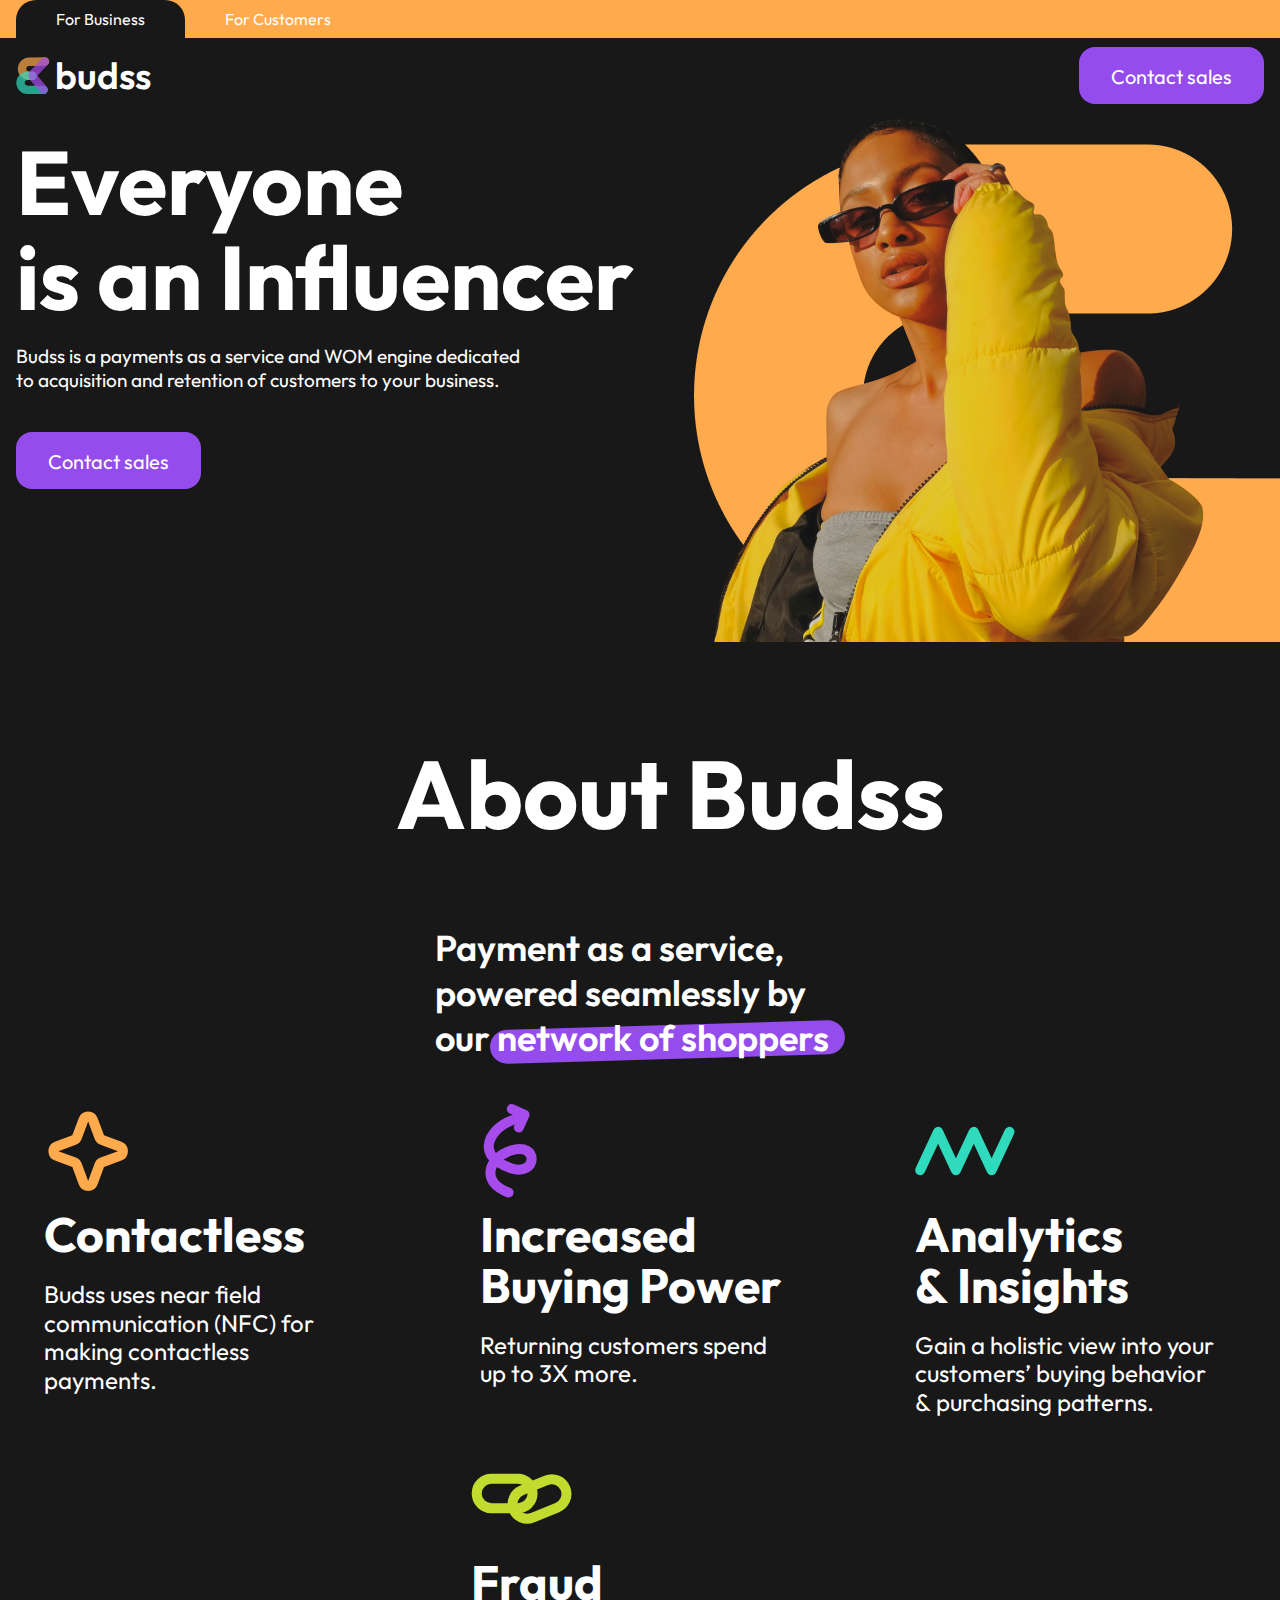
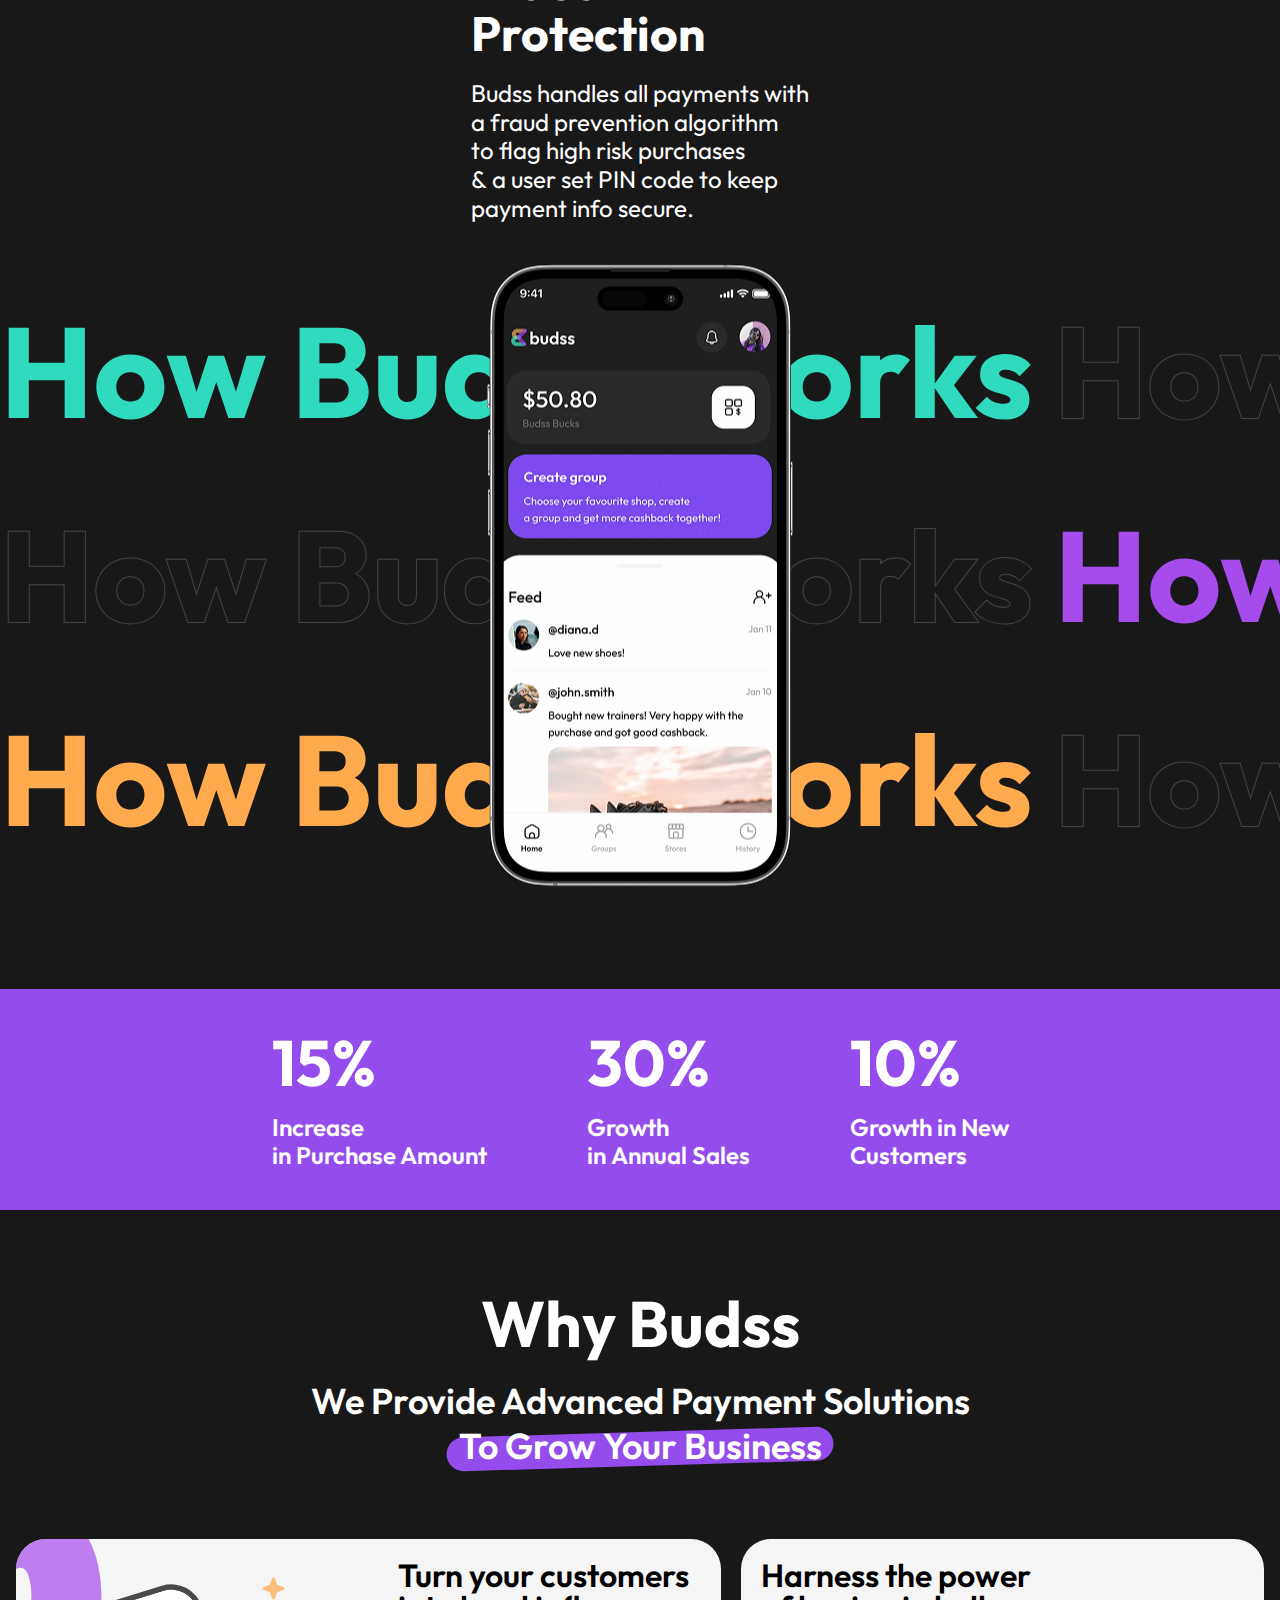
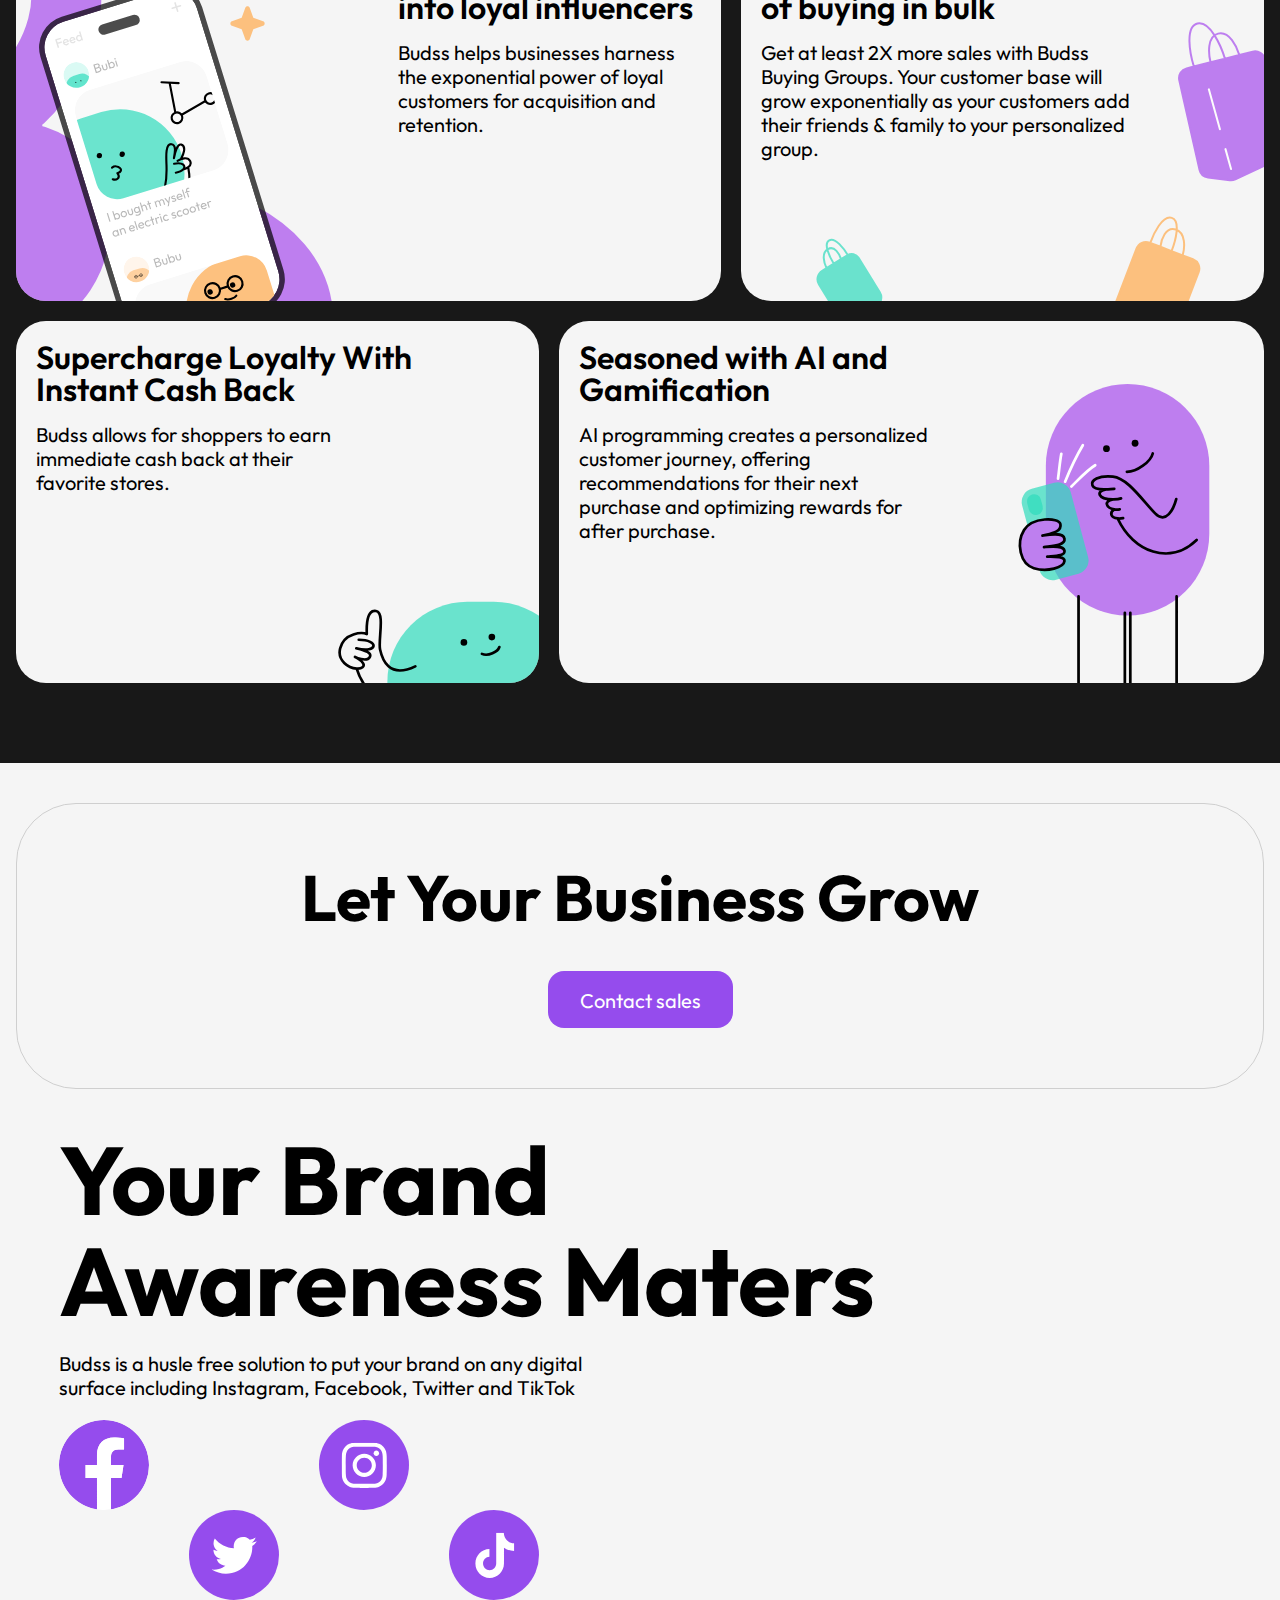
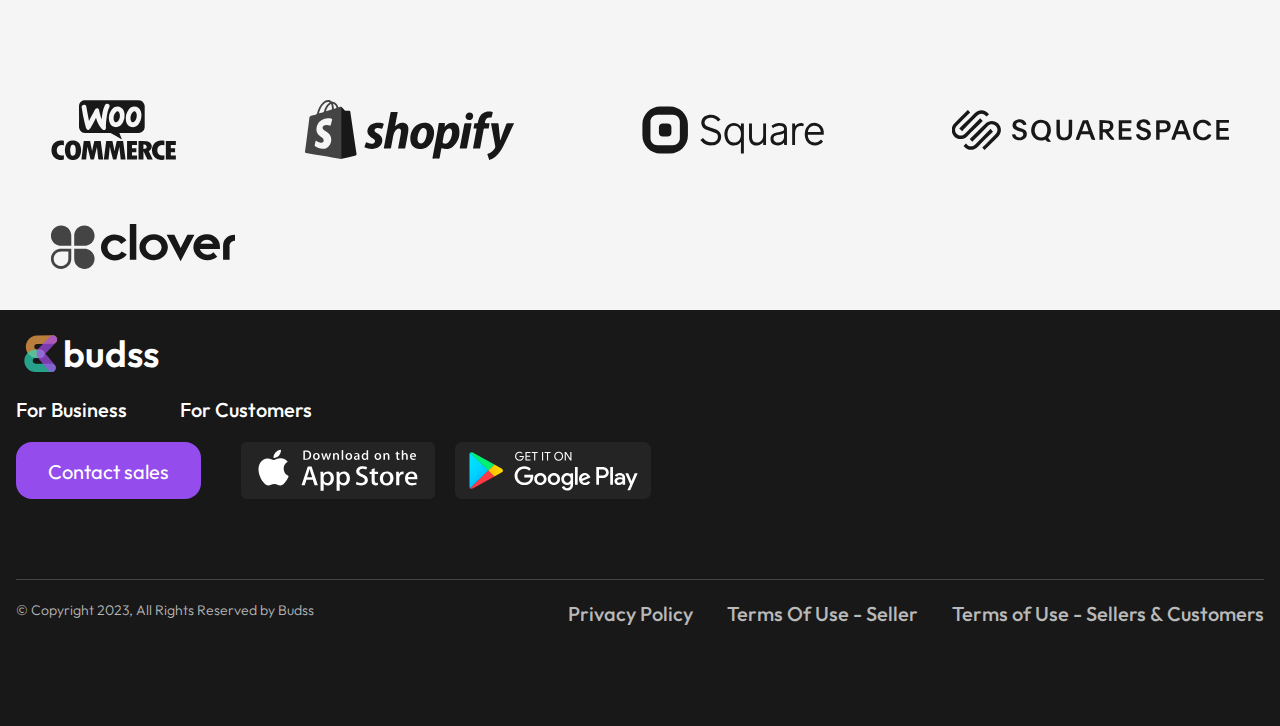
==== index.html @ 443aa077 "added animation" ====
<!DOCTYPE html>
<html lang="en">

<head>
    <meta charset="UTF-8">
    <meta name="viewport" content="width=device-width, initial-scale=1.0">
    <title>Budss</title>
    <link rel="preconnect" href="https://fonts.googleapis.com">
    <link rel="preconnect" href="https://fonts.gstatic.com" crossorigin>
    <link href="https://fonts.googleapis.com/css2?family=Outfit:wght@100..900&display=swap" rel="stylesheet">
    <link rel="stylesheet" href="./styles/index.css">
    <link rel="stylesheet" href="./styles/media.css">
    <link rel="stylesheet" href="./styles/mainModal.css">
    <script defer src="./scripts/index.js"></script>
</head>

<body>
    <div class="modalBackground">
        <div class="modalActive" role="dialog">
            <div class="modalClose">
                <img src="./images/closeForm.svg" />
            </div>
            <div class="modalWindow">
                <form>
                    <label for="">Name</label>
                    <input type="text" placeholder="Enter name">
                    <label for="">Email</label>
                    <input type="text" placeholder="Enter email">
                    <label for="">Phone number</label>
                    <input type="text" placeholder=" + 1 900 000 00 00 ">
                    <label for="">Company</label>
                    <input type="text" placeholder="Enter company">
                    <label for="">Website/Store URL</label>
                    <input type="text" placeholder="Enter Website/Store URL">

                    <p>By&nbsp;submitting this form you are agreeing to&nbsp;Budss&rsquo;s Privacy Policy and Terms of&nbsp;Use</p>
                    <button class="modalWindow__form-btn">Contact sales</button>
                </form>
            </div>
        </div>
    </div>
    <header class="header">
        <div class="container header__container">
            <nav class="header__nav">
                <ul class="header__menu header__menu-left flex">
                    <li class="header__menu-left__item activ"><a href="#">For Business</a></li>
                    <li class="header__menu-left__item"><a href="#">For Customers</a></li>
                </ul>
                <ul class="header__menu header__menu-right flex">
                    <li class="header__menu-item">
                        <a href="#" class="header__logo flex">
                            <img src="./images/logo.svg" alt="Budss">
                            <p>budss</p>
                        </a>
                    </li>
                    <li class="header__menu-item">
                        <button class="header__btn btn">Contact sales</button>
                        <div class="hamburger-menu">
                            <div class="hamburger">
                                <img src="./images/burger.svg" alt="menu">
                            </div>
                        </div>
                        <ul class="nav-links">
                            <button class="hamburger-btn btn">Contact sales</button>
                            <li><a href="#">For Business</a></li>
                            <li><a href="#">For Customers</a></li>
                            <li><a href="#">Privacy Policy</a></li>
                            <li><a href="#">Terms Of&nbsp;Use&nbsp;- Seller</a></li>
                            <li><a href="#">Terms of&nbsp;Use&nbsp;- Sellers &amp;&nbsp;Customers</a></li>
                        </ul>
                    </li>
                </ul>
            </nav>
        </div>
    </header>

    <section class="hero flex">
        <div class="container hero__container">
            <h1 class="hero__title title">Everyone is&nbsp;an&nbsp;Influencer</h1>
            <p class="hero__description">
                Budss is&nbsp;a&nbsp;payments as&nbsp;a&nbsp;service and WOM engine dedicated
                to&nbsp;acquisition and retention of customers to&nbsp;your business.
            </p>
            <button class="hero__button btn">Contact sales</button>
        </div>
        <picture class="hero__piture">
            <source srcset="./images/heroImgMedia.png" media="(max-width: 425px)"> 
            <img src="./images/heroImg.png" alt="Фотография девушки">
        </picture>
    </section>

    <section class="about-budss">
        <h2 class="about-budss__title title">About Budss</h2>
        <div class="container about-budss__container flex">
            <div class="about-budss__left">
                <p class="about-budss__left__description">Payment as&nbsp;a&nbsp;service, powered seamlessly by our
                    network of&nbsp;shoppers</p>
                <img src="./images/B.svg" alt="B">
            </div>
            <div class="about-budss__right flex">
                <div class="about-budss__right__item">
                    <img src="./images/star.svg" class="about-budss__right__icon" alt="star">
                    <h3 class="about-budss__right__title">Contactless</h3>
                    <p class="about-budss__right__desctiption">Budss uses near field communication (NFC) for making
                        contactless payments.</p>
                </div>
                <div class="about-budss__right__item">
                    <img src="./images/arrow.svg" class="about-budss__right__icon" alt="arrow">
                    <h3 class="about-budss__right__title">Increased Buying Power</h3>
                    <p class="about-budss__right__desctiption">Returning customers spend up&nbsp;to&nbsp;3X&nbsp;more.
                    </p>
                </div>
                <div class="about-budss__right__item">
                    <img src="./images/chart.svg" class="about-budss__right__icon" alt="chart">
                    <h3 class="about-budss__right__title">Analytics &amp;&nbsp;Insights</h3>
                    <p class="about-budss__right__desctiption">Gain a&nbsp;holistic view into your customers&rsquo;
                        buying behavior &amp;&nbsp;purchasing patterns.</p>
                </div>
                <div class="about-budss__right__item">
                    <img src="./images/chain.svg" class="about-budss__right__icon" alt="chain">
                    <h3 class="about-budss__right__title">Fraud Protection</h3>
                    <p class="about-budss__right__desctiption">Budss handles all payments with a&nbsp;fraud prevention
                        algorithm to&nbsp;flag high risk purchases &amp;&nbsp;a&nbsp;user set PIN code to&nbsp;keep
                        payment info secure.</p>
                </div>
            </div>
        </div>
    </section>

    <section class="animated-showcase">
        <div class="container animated-showcase__container">
            <div class="animated-showcase__background">
                <div class="scrolling-text text-1">
                    <img src="./images/animateLine1.svg" alt="How Budss Works">
                    <img src="./images/animateLine1.svg" alt="How Budss Works">
                </div>
                <div class="scrolling-text text-2">
                    <img src="./images/animateLine2.svg" alt="How Budss Works">
                    <img src="./images/animateLine2.svg" alt="How Budss Works">
                </div>
                <div class="scrolling-text text-3">
                    <img src="./images/animateLine3.svg" alt="How Budss Works">
                    <img src="./images/animateLine3.svg" alt="How Budss Works">
                </div>
            </div>
            <img src="./images/phone.png" alt="Телефон" class="animated-showcase__phone">
        </div>
    </section>

    <section class="statistics">
        <div class="container statistics__container flex">
            <div class="statistics__item">
                <h3 class="statistics__value">15%</h3>
                <p class="statistics__label">Increase
                    in&nbsp;Purchase Amount</p>
            </div>
            <div class="statistics__item">
                <h3 class="statistics__value">30%</h3>
                <p class="statistics__label">Growth
                    in&nbsp;Annual Sales</p>
            </div>
            <div class="statistics__item">
                <h3 class="statistics__value">10%</h3>
                <p class="statistics__label">Growth in&nbsp;New
                    Customers</p>
            </div>
        </div>
    </section>

    <section class="features">
        <div class="container features__container">
            <div class="features__header">
                <h3 class="features__title title">Why Budss</h3>
                <p class="features__description">
                    We&nbsp;Provide Advanced Payment Solutions To&nbsp;Grow&nbsp;Your&nbsp;Business
                </p>
            </div>
            <div class="features__cards">
                <div class="features__card features__card-1">
                    <div class="features__card-text features__card-text-1">
                        <h4 class="features__card-title">Turn your customers into loyal influencers</h4>
                        <p class="features__card-description">Budss helps businesses harness the exponential power
                            of&nbsp;loyal customers for acquisition and retention.</p>
                    </div>
                    <picture class="features__picture">
                        <source srcset="./images/features1media.svg" media="(max-width: 690px)">
                        <img src="./images/features1.svg" class="features__card-image features-image-1" alt="">
                    </picture>
                </div>
                <div class="features__card features__card-2">
                    <div class="features__card-text features__card-text-2">
                        <h4 class="features__card-title">Harness the power of&nbsp;buying in&nbsp;bulk</h4>
                        <p class="features__card-description">Get at&nbsp;least 2X&nbsp;more sales with Budss Buying
                            Groups. Your customer base will grow exponentially as&nbsp;your customers add their friends
                            &amp;&nbsp;family to&nbsp;your personalized group.</p>
                    </div>
                    <img src="./images/featuresBag3.svg" class="features__card-image features-bag-1" alt="">
                    <img src="./images/featuresBag2.svg" class="features__card-image features-bag-2" alt="">
                    <img src="./images/featuresBag1.svg" class="features__card-image features-bag-3" alt="">
                </div>
                <div class="features__card features__card-3">
                    <div class="features__card-text features__card-text-3">
                        <h4 class="features__card-title">Supercharge Loyalty With Instant Cash Back</h4>
                        <p class="features__card-description">Budss allows for shoppers to&nbsp;earn immediate cash back
                            at&nbsp;their favorite stores.</p>
                    </div>
                    <img src="./images/features3.svg" class="features__card-image features-image-3" alt="">
                </div>
                <div class="features__card features__card-4">
                    <div class="features__card-text features__card-text-4">
                        <h4 class="features__card-title">Seasoned with&nbsp;AI and Gamification</h4>
                        <p class="features__card-description">AI&nbsp;programming creates a&nbsp;personalized customer
                            journey, offering recommendations for their next purchase and optimizing rewards for after
                            purchase.</p>
                    </div>
                    <img src="./images/features4.svg" class="features__card-image features-image-4" alt="">
                </div>
            </div>
        </div>
    </section>

    <section class="contacts">
        <div class="container contacts__container">
            <div class="contact-sales">
                <h2 class="contact-sales__title title">Let Your Business Grow</h2>
                <button class="contact-sales__btn btn">Contact sales</button>
            </div>
            <div class="brand-awareness flex">
                <div class="brand-awareness-text">
                    <h2 class="brand-awareness__title title">Your&nbsp;Brand Awareness&nbsp;Maters</h2>
                    <p class="brand-awareness__description">
                        Budss is&nbsp;a&nbsp;husle free solution to&nbsp;put your brand on&nbsp;any digital surface
                        including Instagram, Facebook, Twitter and TikTok
                    </p>
                </div>
                <div class="brand-awareness__links">
                    <img src="./images/facebook.svg" alt="Facebook">
                    <img src="./images/instagram.svg" alt="instagram">
                    <img src="./images/twitter.svg" alt="twitter">
                    <img src="./images/tik-tok.svg" alt="tik-tok">
                </div>
            </div>
            <div class="brands flex">
                <img src="./images/wooCommerce.svg" alt="Woo Commerce" class="brands__item wooCommerce">
                <img src="./images/shopify.svg" alt="Shopify" class="brands__item shopify">
                <img src="./images/square.svg" alt="Square" class="brands__item square">
                <img src="./images/squareSace.svg" alt="SquareSace" class="brands__item squareSace">
                <img src="./images/clover.svg" alt="Clover" class="brands__item clover">
            </div>
        </div>
    </section>

    <footer class="footer">
        <div class="container footer__container">
            <div class="footer__top flex">
                <div class="footer__brand flex">
                    <img src="./images/logo.svg" alt="Budss">
                    <p>budss</p>
                </div>
                <nav class="footer__nav">
                    <a href="#">For Business</a>
                    <a href="#">For Customers</a>
                </nav>
                <div class="footer__downloads flex">
                    <button class="footer__button btn">Contact sales</button>
                    <a href="#">
                        <img src="./images/downloadAppStore.svg" alt="App Store">
                    </a>
                    <a href="#">
                        <img src="./images/downloadGooglePlay.svg" alt="Google Play">
                    </a>
                </div>
            </div>
            <div class="footer__bottom flex">
                <div class="footer__copyright">
                    &copy;&nbsp;Copyright 2023, All Rights Reserved by&nbsp;Budss
                </div>
                <div class="footer__legal">
                    <a href="#">Privacy Policy</a>
                    <a href="#">Terms Of&nbsp;Use&nbsp;- Seller</a>
                    <a href="#">Terms of&nbsp;Use&nbsp;- Sellers &amp;&nbsp;Customers</a>
                </div>
            </div>
        </div>
    </footer>
</body>

</html>
---- styles/index.css ----
:root {
    --primary-color: #954CED;
    --orange-color: #FFAA4C;
    --back-color: #181818;
    --text-color: #FFFFFF;
}

*,
*::before,
*::after {
    margin: 0;
    padding: 0;
    box-sizing: border-box;
}

ul,
ol {
    list-style: none;
}

a {
    text-decoration: none;
    color: inherit;
}

button {
    background: none;
    border: none;
    cursor: pointer;
}

button,
input,
textarea {
    outline: none;
}

.flex {
    display: flex;
}

/* .btn {
    padding: 16px 31px;
    color: #FFFFFF;
    background-color: var(--primary-color);
    border-radius: 16px;
    height: 57px;
    min-width: 182px;
    font-size: 1.25rem;
} */

.btn {
    z-index: 1;
    position: relative;
    font-size: 1.25rem;
    font-family: inherit;
    height: 57px;
    min-width: 182px;
    color: #FFFFFF;
    padding: 16px 31px;
    outline: none;
    border: 1px solid transparent;
    border-radius: 16px;
    background-color: var(--primary-color);
    overflow: hidden;
    transition: color 0.4s ease-in-out, border-color 0.45s ease-in-out, outline 0.2s ease-in-out, background-color 0.2s ease-in-out;
}

.btn::before {
    content: '';
    z-index: -1;
    position: absolute;
    top: 100%;
    right: 100%;
    width: 2em;
    height: 1em;
    border-radius: 50%;
    background-color: #000000;
    transform-origin: center;
    transform: translate3d(50%, -50%, 0) scale3d(0, 0, 0);
    transition: transform 0.45s ease-in-out;
}

.btn:hover {
    cursor: pointer;
    border: 1px solid var(--primary-color);
}

.btn:hover::before {
    transform: translate3d(50%, -50%, 0) scale3d(15, 15, 15);
}

.btn:focus {
    outline: 4px solid #BA8BF3;
}

.btn:focus {
    background-color: #7B31D4;
}

.disabled {
    background-color: #B9B9B9;
}




@font-face {
    font-family: 'Outfit';
    src: url('../fonts/Outfit-Light.woff2') format('woff2'),
        url('../fonts/Outfit-Light.woff') format('woff');
    font-weight: 300;
    font-style: normal;
}

@font-face {
    font-family: 'Outfit';
    src: url('../fonts/Outfit-Regular.woff2') format('woff2'),
        url('../fonts/Outfit-Regular.woff') format('woff');
    font-weight: 400;
    font-style: normal;
}

@font-face {
    font-family: 'Outfit';
    src: url('../fonts/Outfit-Medium.woff2') format('woff2'),
        url('../fonts/Outfit-Medium.woff') format('woff');
    font-weight: 500;
    font-style: normal;
}

@font-face {
    font-family: 'Outfit';
    src: url('../fonts/Outfit-SemiBold.woff2') format('woff2'),
        url('../fonts/Outfit-SemiBold.woff') format('woff');
    font-weight: 600;
    font-style: normal;
}

@font-face {
    font-family: 'Outfit';
    src: url('../fonts/Outfit-Bold.woff2') format('woff2'),
        url('../fonts/Outfit-Bold.woff') format('woff');
    font-weight: 700;
    font-style: normal;
}

body {
    font-family: 'Outfit', sans-serif;
    background-color: var(--back-color);
    color: var(--text-color);
}

.title {
    font-size: 96px;
    font-weight: 700;
    line-height: 101.76px;
}

/* HEADER */

.header__menu-left {
    padding: 0 60px;
    background-color: var(--orange-color);
}

.header__menu-left__item {
    padding: 9px 40px 9px 40px;
    border-radius: 20px 20px 0px 0px;
}

.activ {
    background-color: var(--back-color);
}

.header__menu-right {
    align-items: center;
    justify-content: space-between;
    padding: 7px 60px 6px 68px;
}

.header__logo {
    align-items: center;
}

.header__logo p {
    font-size: 37px;
    font-weight: 600;
    padding-left: 5px;
}

.nav-links {
    display: none;
}

.hamburger-menu {
    text-align: end;
    display: none;
}

.show-menu {
    display: block;
}

/* HERO */

.hero {
    display: flex;
    align-items: flex-start;
    justify-content: space-between;
    flex-wrap: wrap;
    margin-bottom: 101px;
    padding: 62px 0 0 110px;
}

.hero__container {
    flex: 1;
    max-width: 49%;
    min-width: 320px;
    padding-top: 22px;
}

.hero__title {
    font-size: clamp(24px, 7vw, 96px);
    margin-bottom: 19px;
    line-height: calc(101.76 / 96 * 1em);
}

.hero__description {
    font-size: clamp(16px, 1.5vw, 20px);
    font-weight: 400;
    line-height: 24px;
    margin-bottom: 40px;
}

.hero__piture {
    flex: 1;
    max-width: 50%;
    display: flex;
    justify-content: right;
}

.hero__piture img {
    width: 100%;
    height: auto;
    max-width: 595px;
    object-fit: cover;
}


/* ABOUT-BUDSS  */

.about-budss {
    margin-bottom: 107px;
}

.about-budss__title {
    margin-bottom: 80px;
    padding-left: 60px;
}

.about-budss__left__description {
    position: relative;
    margin-left: 60px;
    width: 410px;
    font-size: 36px;
    font-weight: 600;
    line-height: 45.36px;
    margin-bottom: 145px;
}

.about-budss__left__description::before {
    content: "";
    position: absolute;
    right: 0;
    bottom: 2px;
    width: 355px;
    height: 34px;
    background-color: var(--primary-color);
    border-radius: 30px;
    z-index: -1;
    transform: rotate(-1.69deg);
}

.about-budss__container {
    gap: 118px;
}

.about-budss__right {
    flex-wrap: wrap;
    gap: 2rem 4.375rem;
}


.about-budss__right__item:nth-child(1),
.about-budss__right__item:nth-child(2),
.about-budss__right__item:nth-child(3) {
    max-width: 321px;
}

.about-budss__right__item:last-child {
    max-width: 338px;
}


.about-budss__right__icon {
    margin-bottom: 4px;
}

.about-budss__right__title {
    font-size: 48px;
    font-weight: 700;
    line-height: 50.88px;
    margin-bottom: 20px;
}

.about-budss__right__desctiption {
    font-size: 24px;
    font-weight: 400;
    line-height: 28.8px;
}

/* ANIMATED-SHOWCASE */


.animated-showcase {
    margin-bottom: 102px;
}

.animated-showcase__container {
    position: relative;
    overflow: hidden;
    width: 100%;
    height: 100%;
    padding-top: 40px;
    padding-bottom: 40px;
}

.animated-showcase__background {
    display: flex;
    flex-direction: column;
    gap: 68px;
}

.scrolling-text {
    width: max-content;
    display: flex;
    white-space: nowrap;
}

.scrolling-text img {
    margin-right: 10px;
}

.text-1,
.text-2,
.text-3 {
    display: inline-flex;
    animation-timing-function: linear;
    animation-iteration-count: infinite;
}

.text-1 {
    animation: move-right 10s linear infinite;
}

.text-2 {
    animation: move-left 8s linear infinite;
}

.text-3 {
    animation: move-right 12s linear infinite;
}

@keyframes move-right {
    from {
        transform: translateX(0);
    }

    to {
        transform: translateX(-50%);
    }
}

@keyframes move-left {
    from {
        transform: translateX(-50%);
    }

    to {
        transform: translateX(0);
    }
}

.animated-showcase__phone {
    position: absolute;
    top: 50%;
    left: 50%;
    transform: translate(-50%, -50%);
    width: 308px;
    z-index: 10;
}

/* STATISTICS */

.statistics__container {
    justify-content: center;
    align-items: center;
    width: 100%;
    background-color: var(--primary-color);
    gap: 100px;
    padding: 40px 0;
}

.statistics__value {
    font-size: 64px;
    font-weight: 700;
    line-height: 67.84px;
    margin-bottom: 16px;
}

.statistics__label {
    white-space: pre-line;
    font-size: 24px;
    font-weight: 600;
    line-height: 28.8px;
}

/* FEATURES */

.features__container {
    padding: 100px 70px;
    display: flex;
    flex-direction: column;
    align-items: center;
}

.features__header {
    max-width: 41.5rem;
    text-align: center;
}

.features__title {
    font-size: 64px;
    line-height: 67.84px;
    margin-bottom: 20px;
}

.features__description {
    position: relative;
    font-size: 36px;
    font-weight: 600;
    line-height: 45.36px;
    margin-bottom: 70px;
}

.features__description::before {
    content: "";
    position: absolute;
    left: 50%;
    bottom: 3px;
    width: 387px;
    height: 34px;
    background-color: var(--primary-color);
    border-radius: 30px;
    z-index: -1;
    transform: translateX(-50%) rotate(-1.69deg);
}

.features__cards {
    display: flex;
    flex-wrap: wrap;
    gap: 20px;
}

.features__card {
    position: relative;
    box-sizing: border-box;
    background-color: #f5f5f5;
    border-radius: 30px;
    height: 362px;
    overflow: hidden;
}

.features__card:nth-child(1),
.features__card:nth-child(4) {
    flex: 0 0 calc(57.2656% - 10px);
}

.features__card:nth-child(2),
.features__card:nth-child(3) {
    flex: 0 0 calc(42.7344% - 10px);
}

.features__card-text {
    margin: 40px;
    color: #000000;
}

.features__card-title {
    font-size: 48px;
    font-weight: 600;
    line-height: 60.48px;
    margin-bottom: 18px;
}

.features__card-description {
    font-size: 20px;
    line-height: 24px;
}

.features__card-image {
    position: absolute;
}

.features-image-1 {
    left: 0;
    bottom: 0;
}

.features__card-1 {
    display: flex;
    justify-content: flex-end;
}

.features__card-text-1 {
    max-width: 22.4rem;
    margin: 40px 47px;
}

.features__card-text-2 {
    max-width: 26rem;
}

.features-bag-3 {
    right: 0;
    top: 5rem;
}

.features-bag-2 {
    right: 3.75rem;
    bottom: 0;
}

.features-bag-1 {
    left: 4.5rem;
    bottom: 0;
}

.features__card-text-3 {
    max-width: 27.5rem;
}

.features__card-text-3 p {
    max-width: 308px;
}

.features-image-3 {
    right: 0;
    bottom: 0;
}

.features__card-text-4 {
    max-width: 25.125rem;
}

.features-image-4 {
    right: 2.688rem;
    bottom: 0;
}

/* CONTACTS */

.contacts {
    padding: 100px 0;
    background-color: #F5F5F5;
    color: #000000;
}

.contact-sales {
    text-align: center;
    padding: 60px 0;
    border: 1px solid #CFCFCF;
    border-radius: 60px;
    margin: 0 60px;
    margin-bottom: 100px;
}

.contact-sales__title {
    font-size: 64px;
    line-height: 67.84px;
    margin-bottom: 39px;
}

.contact-sales__btn:hover {
    border-color: #000000;
} 

.brand-awareness {
    align-items: center;
    margin: 0 45px 100px 59px;
}

@media (max-width: 1405px) {
    .brand-awareness {
        flex-wrap: wrap;
        gap: 20px;
    }

    .brand-awareness__links {
        width: 30rem;
    }
}

.brand-awareness-text {
    max-width: 60%;
    margin-right: 4%;
}

.brand-awareness__title {
    margin-bottom: 1.25rem;
}

.brand-awareness__description {
    font-size: 20px;
    font-weight: 400;
    line-height: 24px;
    max-width: 543px;
}

.brand-awareness__links {
    display: flex;
    flex-wrap: wrap;
    min-width: 30rem;
}

.brand-awareness__links img:nth-child(1) {
    margin-left: 0;
}

.brand-awareness__links img:nth-child(2),
.brand-awareness__links img:nth-child(4) {
    margin-left: 170px;
}

.brand-awareness__links img:nth-child(3) {
    margin-left: 130px;
}

.brands {
    flex-wrap: wrap;
    gap: clamp(2.5rem, 5vw, 5.625rem);
    padding: 0 51px;
    justify-content: space-between;
}

.brands__item {
    order: 0;
}

/* FOOTER */

.footer {
    padding: 40px 60px 20px 60px;
}

.footer__top {
    flex-wrap: wrap;
    justify-content: space-between;
    align-items: center;
    padding-bottom: 28px;
    border-bottom: 1px solid #444444;
    row-gap: 20px;
}

.footer__brand {
    align-items: center;
    margin-left: 8px;
}

.footer__brand p {
    font-size: 2.313rem;
    font-weight: 600;
    margin: 0 12px 0 5px;
}

.footer__nav {
    font-size: 1.25rem;
    font-weight: 500;
}

.footer__nav a:not(:last-child) {
    margin-right: 2.3rem;
}

.footer__downloads a {
    max-height: 57px;
}

.footer__button {
    margin-right: 2.5rem;
}

.footer__downloads a:not(:last-child) {
    margin-right: 1.25rem;
}

.footer__bottom {
    margin-top: 21px;
    justify-content: space-between;
    font-size: 14px;
    font-weight: 300;
    color: #B9B9B9;
    margin-bottom: 40px;
}

.footer__legal a:not(:last-child) {
    margin-right: 18px;
}

.footer__legal {
    text-decoration-line: underline;
}
---- styles/media.css ----
@media (max-width: 1368px) {

    .hero {
        padding: 0;
    }

    .hero__container {
        margin-bottom: 124px;
        padding: 22px 16px 0 16px;
    }

    .header__menu-left {
        padding: 0 16px;
    }

    .header__menu-right {
        align-items: center;
        justify-content: space-between;
        padding: 9px 16px 9px 16px;
    }

    .about-budss__container {
        flex-direction: column;
        gap: 40px;
        align-items: center;
    }

    .about-budss__right {
        justify-content: space-evenly;
    }

    .about-budss__title {
        text-align: center;
    }

    .about-budss__left img {
        display: none;
    }

    .about-budss {
        margin-bottom: 40px;
    }

    .about-budss__left__description {
        margin: 0;
    }

    .features__container {
        padding: 80px 16px;
    }

    .features__card {
        max-height: 392px;
    }

    .features__card-text {
        margin: 20px;
    }

    .features__card-text-1 {
        max-width: 43%;
    }

    .features__card-text-2 {
        max-width: 74%;
    }


    .features__card-text-4 {
        max-width: 50%;
    }

    .features__card-title {
        font-size: 32px;
        line-height: 32px;
    }

    .contact-sales {
        text-align: center;
        padding: 60px 0;
        border: 1px solid #CFCFCF;
        border-radius: 60px;
        margin: 0 16px;
        margin-bottom: 40px;
    }

    .contacts {
        padding: 40px 0;
    }

    .footer {
        padding: 20px 16px;
    }

    .footer__top {
        flex-direction: column;
        align-items: flex-start;
        padding-bottom: 40px;
    }

    .footer__nav {
        display: flex;
        flex-wrap: wrap;
        gap: 1rem;
    }

    .footer__downloads {
        flex-wrap: wrap;
    }

    .footer__button {
        margin-bottom: 2.5rem;
    }

    .footer__downloads a:not(:last-child) {
        margin-bottom: 1.25rem;
    }

    .footer__legal {
        display: flex;
        flex-wrap: wrap;
        gap: 1rem;
        font-weight: 500;
        font-size: 1.25rem;
        text-decoration-line: none;
        margin-bottom: 40px;
    }
}

@media (max-width: 940px) {
    .brand-awareness__title {
        font-size: 72px;
    }

    .features__card-text-1 {
        max-width: 55%;
    }

    .features__card-title {
        font-size: 54px;
        line-height: 55px;
    }

    .features__card:nth-child(1),
    .features__card:nth-child(4) {
        flex: 0 0 calc(100%);
    }

    .features__card:nth-child(2),
    .features__card:nth-child(3) {
        flex: 0 0 calc(100%);
    }
}

@media (max-width: 768px) {

    .header__menu-left {
        padding: 0;
    }

    .header__logo p {
        font-size: 37px;
        font-weight: 600;
        line-height: 17px;
    }

    .header__menu-right {
        padding: 16px;
    }

    .header__btn {
        display: none;
    }

    .header__container {
        margin-bottom: 51px;
    }

    .hero__title {
        font-size: 40px;
        line-height: 42.4px;
        margin-bottom: 20px;
    }

    .hero__description {
        font-size: 16px;
        line-height: 20.16px;
        margin-bottom: 40px;

    }

    .hero__piture {
        max-width: 100%;
    }

    .hero {
        flex-direction: column;
        align-items: flex-end;
        text-align: center;
    }

    .hero__container {
        max-width: 100%;
        padding: 22px 16px 0 16px;
    }

    .hero__piture img {
        max-width: 100%;
    }

    .title {
        font-size: 40px;
        font-weight: 700;
        line-height: 42.4px;
    }

    .hamburger-menu {
        display: block;
    }

    .about-budss__title {
        padding: 0;
        text-align: left;
        margin-bottom: 30px;
    }

    .about-budss {
        padding: 0 1rem;
    }

    .about-budss__container {
        align-items: flex-start;
    }

    .about-budss__right__item {
        max-width: 100%;
        width: 100%;
    }

    .animated-showcase__background {
        gap: 93px;
    }

    .statistics__container {
        flex-direction: column;
        align-items: flex-start;
        gap: 39px;
        padding: 40px 16px;
    }

    .statistics__item {
        display: flex;
        gap: 20px;
        align-items: center;
    }

    .statistics__value {
        margin: 0;
        font-size: 2.5rem;
        line-height: 42.4px;
    }

    .statistics__label {
        font-size: 1.25rem;
        line-height: 25.2px;
        white-space: normal;
    }

    .features__description {
        margin-bottom: 40px;
        font-size: 24px;
        line-height: 28.8px;
    }

    .contact-sales {
        padding: 40px 20px;
    }

    .brand-awareness {
        margin: 0 16px 40px 16px;
    }

    .square {
        order: 1;
    }

    .shopify {
        order: 2;
    }

    .wooCommerce {
        order: 3;
    }

    .squareSace {
        order: 4;
    }

    .clover {
        order: 5;
    }

    .brand-awareness-text {
        margin: 0;
        max-width: 100%;
    }

    .features__header {
        width: 351px
    }

    .features__description::before {
        width: 243px;
        height: 21.7px;
        left: auto;
        right: 0;
        bottom: 1px;
        transform: rotate(-1.69deg);
    }

    .brand-awareness__links {
        max-width: 340px;
        min-width: auto;
    }

    .brand-awareness__links img {
        width: 64px;
    }

    .brand-awareness__links img:nth-child(1) {
        margin-left: 0;
    }

    .brand-awareness__links img:nth-child(2),
    .brand-awareness__links img:nth-child(4) {
        margin-left: 120px;
    }

    .brand-awareness__links img:nth-child(3) {
        margin-left: 92px;
    }

    .brands {
        padding: 50px 20px;
        gap: 30px 40px;
    }

    .footer__bottom {
        margin-top: 12px;
        margin-bottom: 0;
    }

}

@media (max-width: 690px) {

    .features-image-1 {
        border-radius: 0 30px 0;
    }

    .features__card-text {
        max-width: 100%;
    }

    .features__card-title {
        font-size: 2rem;
        font-weight: 700;
        line-height: 33.92px;
    }

    .features__card-description {
        font-size: 1rem;
        line-height: 20.16px;
    }

    .features__card-2 {
        height: 333px
    }

    .features-bag-1 {
        left: 0.625rem;
    }

    .features-bag-2 {
        right: 8.438rem;
    }

    .features-bag-3 {
        width: 61px;
        bottom: 1rem;
        top: auto;
    }

    .features__card-3 {
        height: 313px;
    }

    .features__card-4 {
        min-height: 395px;
    }

    .features-image-4 {
        width: 143px;
        right: 3.438rem;
    }

    .brands img {
        max-height: 43px;
    }
}

@media (max-width: 425px) {
    .btn {
        width: 100%;
    }

    .header__logo p {
        font-size: 29.6px;
        font-weight: 600;
        line-height: 13.6px;
    }

    .header__logo img {
        width: 27px;
    }

    .header__menu-right {
        padding: 14px 16px 0 22px;
    }

    .header__container {
        margin-bottom: 42px;
    }

    .hero {
        text-align: start;
        margin-bottom: 40px;
    }

    .hero__container {
        margin-bottom: 122px;
    }

    .about-budss__left__description {
        font-size: 24px;
        line-height: 28.8px;
        width: 273px;
    }

    .about-budss__left__description::before {
        width: 235px;
        height: 23px;
    }

    .about-budss__right__title {
        font-size: 2rem;
        line-height: 33.92px;
        margin-bottom: 16px;
    }

    .about-budss__right__desctiption {
        font-size: 1rem;
        line-height: 20.16px;
    }

    .about-budss__right {
        gap: 57px;
        justify-content: flex-start;
    }

    .about-budss__right__icon {
        margin-bottom: 9px;
    }
    
    .about-budss {
        margin-bottom: 78px;
    }

    .animated-showcase {
        margin-bottom: 80px;
    }

    .features__card {
        border-radius: 20px;
    }

    .features__card-title {
        margin-bottom: 17px;
    }

    .statistics__container {
        padding-right: 13px;
    }

    .scrolling-text img {
        width: 796px;
    }

    .animated-showcase__container {
        padding: 60px 0;
    }

    .animated-showcase__phone {
        width: 228px;
    }

    .features-image-4 {
        bottom: -20px;
    }

    .brand-awareness__title {
        margin-bottom: 1.08rem;
    }

    .brands {
        justify-content: flex-start;
    }

    .wooCommerce {
        width: 91px;
    }

    .square {
        width: 131px;
    }

    .shopify {
        width: 149px;
    }

    .squareSace {
        width: 196px;
    }

    .clover {
        width: 128px;
    }

    .footer__brand {
        align-items: center;
        margin-left: 6px;
        padding-top: 6px;
        margin-bottom: 26px;
    }

    .footer__top {
        gap: 17px;
        padding-bottom: 39px;
    }

    .footer__legal {
        margin-bottom: 22px;
        flex-direction: column;
    }

    .footer__brand p {
        font-size: 29.6px;
        font-weight: 600;
        line-height: 13.6px;
    }

    .footer__brand img {
        width: 27px;
    }

    .footer__nav {
        flex-direction: column;
    }

    .footer__button {
        width: 184px;
        margin-right: 0;
    }
}
---- styles/mainModal.css ----
/* убираем нижний ползунок прокрутки */
body {
    overflow-x: hidden;
}

/* фон нашего модального окна */
.modalBackground {
    display: none;
    background: rgba(0, 0, 0, 0.8);
    position: fixed;
    width: 100%;
    height: 100%;
    cursor: pointer;
    /* указываем z-индекс для корректного наслаивания */
    z-index: 100;
}

/* позиционирование самого модального окна */
.modalActive {
    position: absolute;
    width: 417px;
    height: 587px;
    top: calc(50% - 294px);
    left: calc(50% - 209px);
    border-radius: 20px;
    background-color: #FFFFFF;
    cursor: default;
    padding: 40px;
    color: #070707;
}

/* кнопочка закрытия модального окна */
.modalClose {
    position: absolute;
    right: 16px;
    top: 16px;
    cursor: pointer;
}

/* сама картинка кнопочки закрытия */
.modalClose img {
    margin: 3px;
    width: 24px;
    height: 24px;
}

/* делаем позиционирование внутренних элементов относительно модального окна */
.modalWindow {
    position: relative;
}

.modalWindow form {
    display: flex;
    flex-direction: column;
}

.modalWindow__form-btn {
    padding: 16px 31px;
    color: #FFFFFF;
    background-color: #B9B9B9;
    border-radius: 16px;
    height: 57px;
    min-width: 182px;
    font-size: 1.25rem;
}
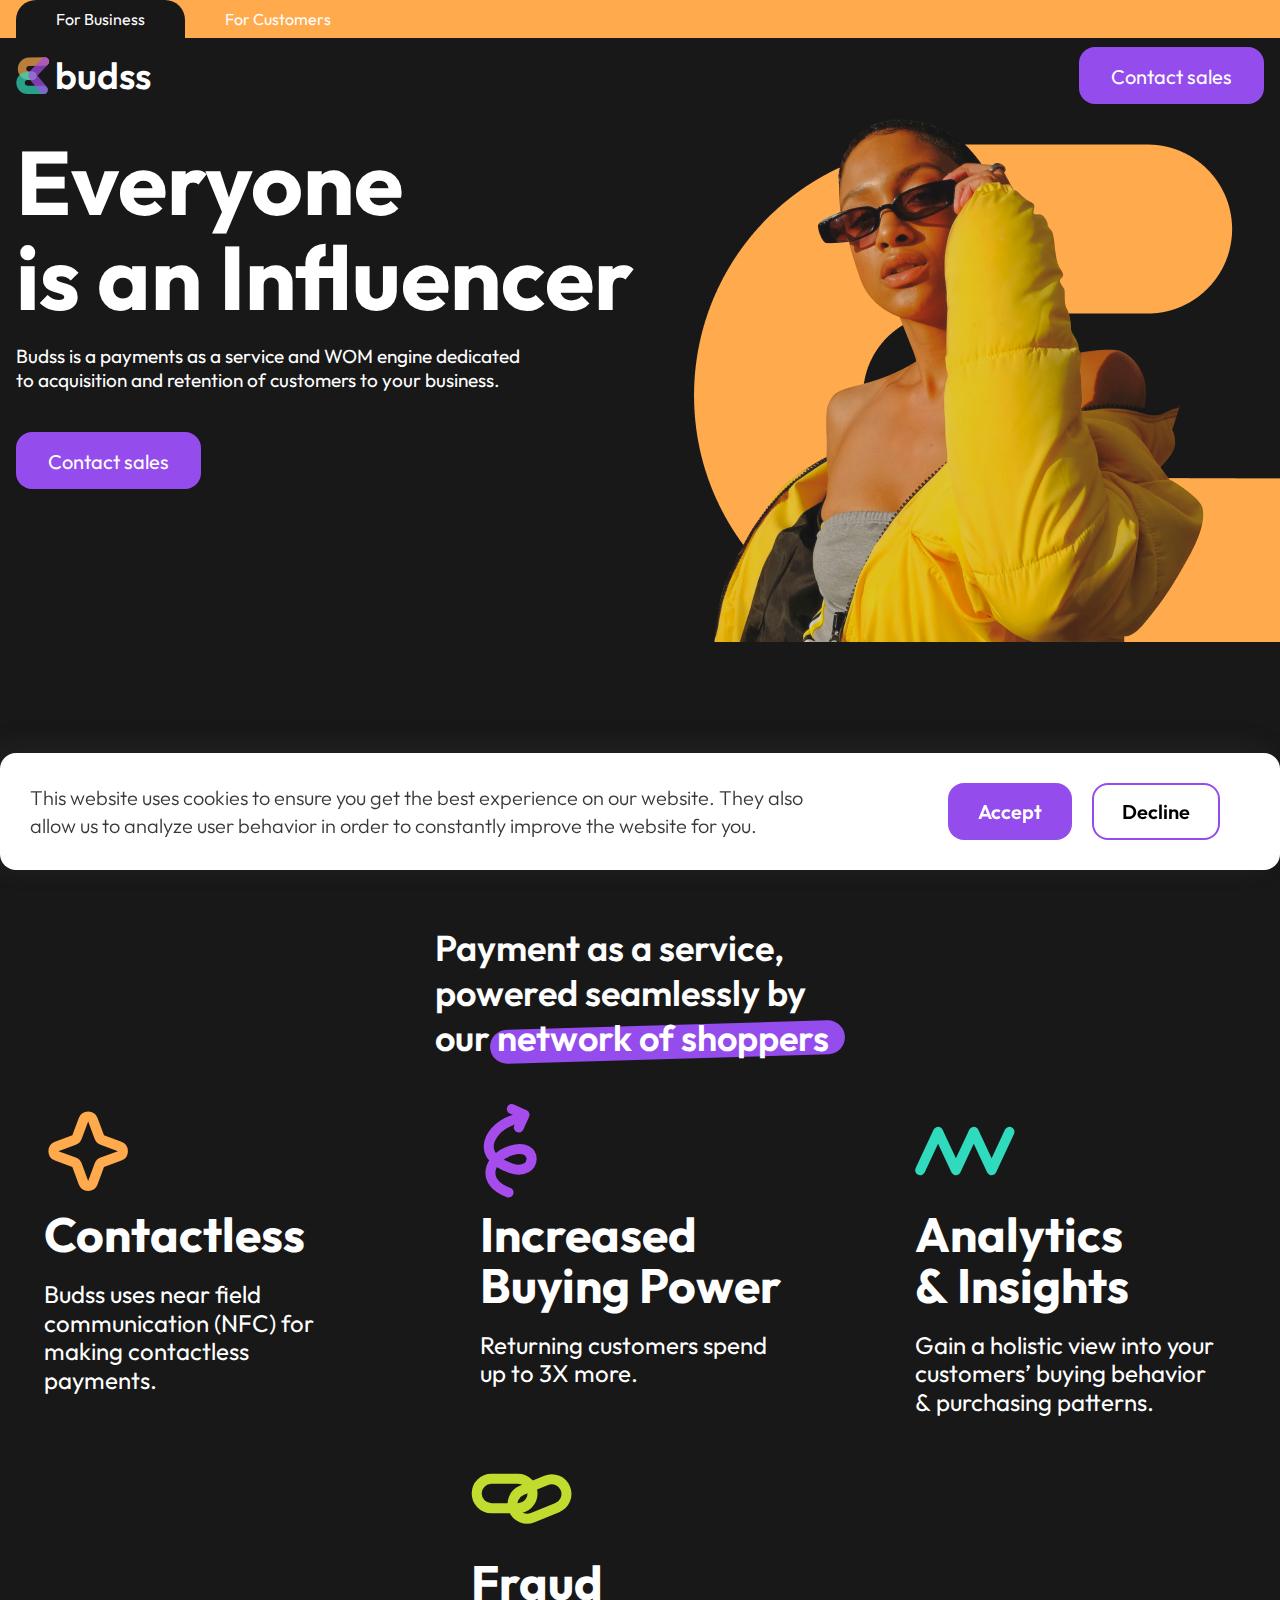
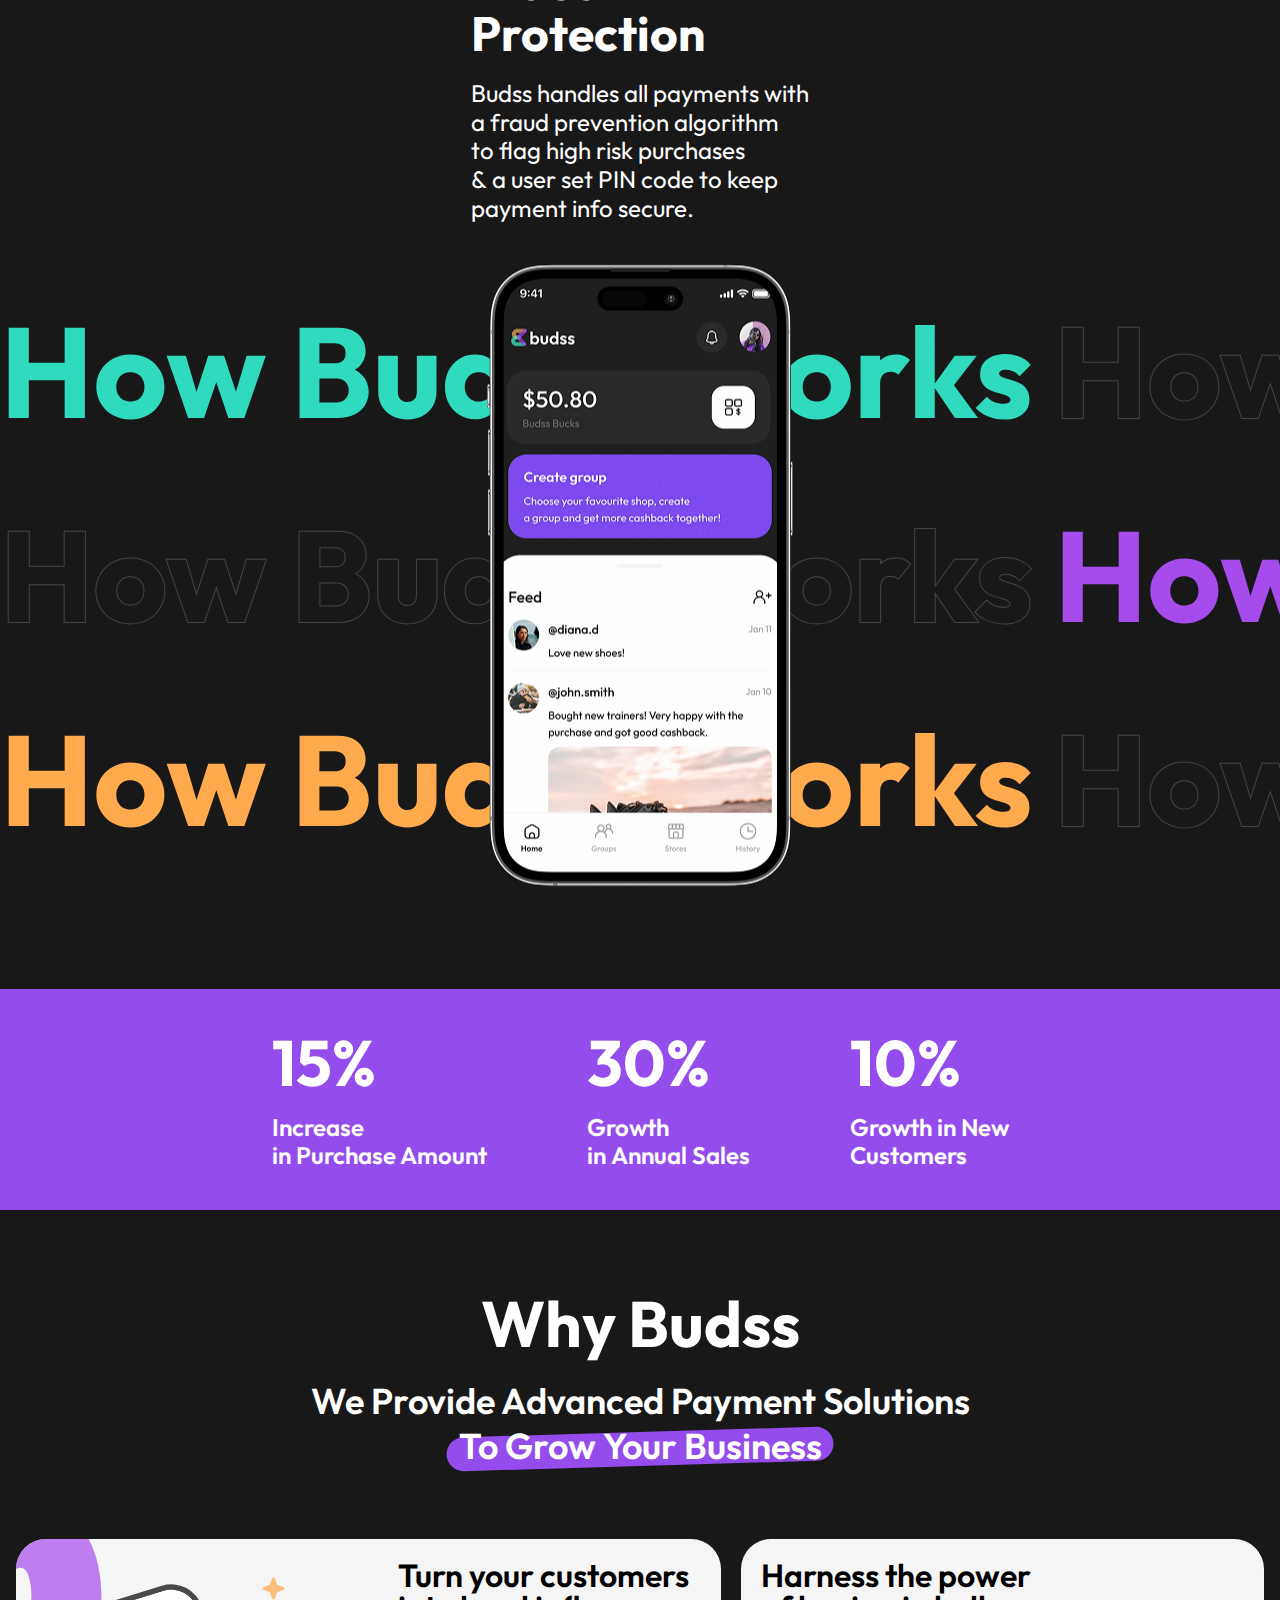
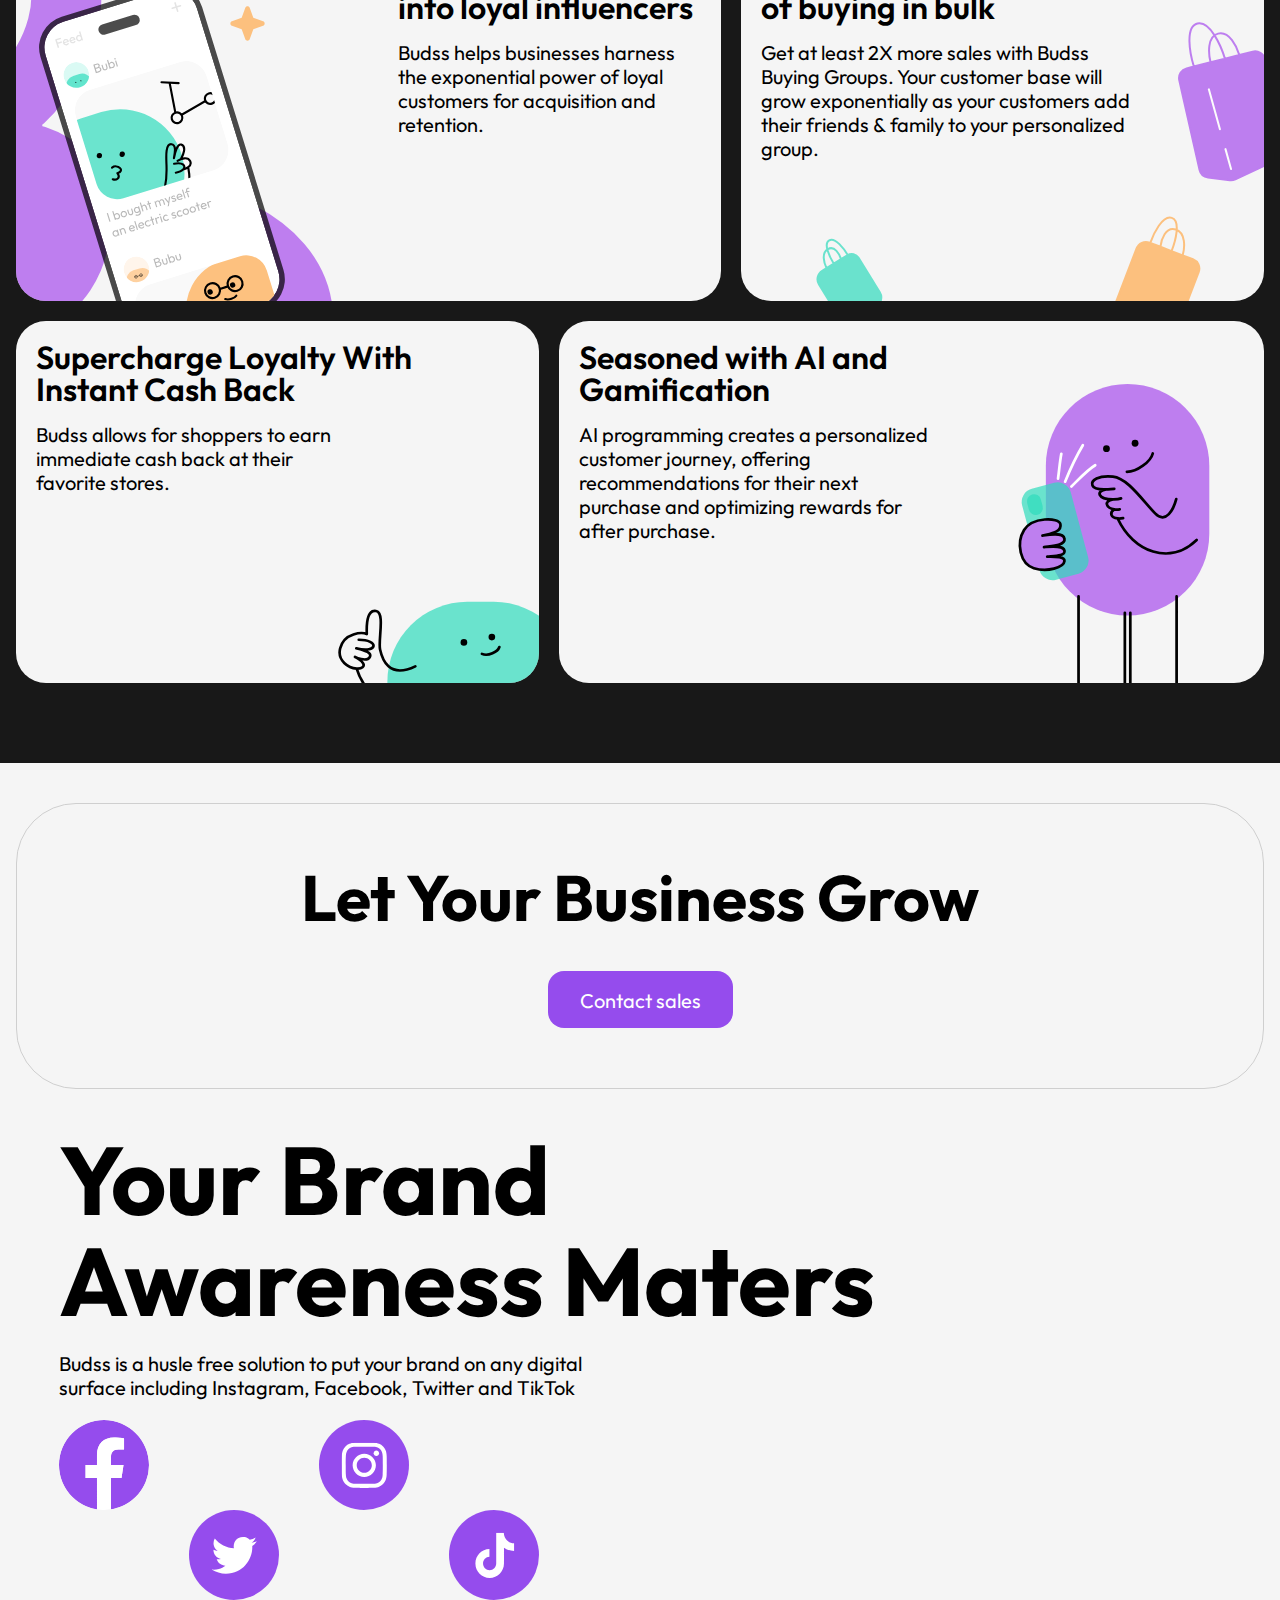
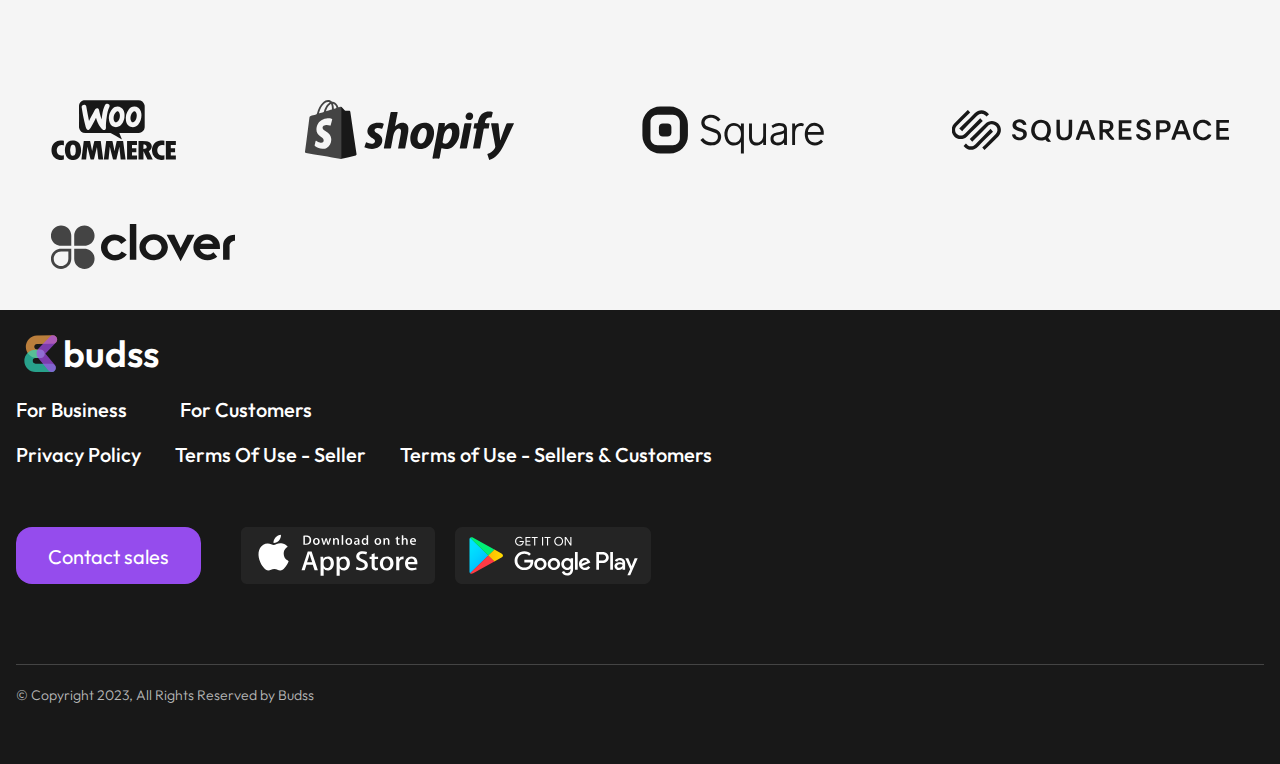
==== commit 25512915: "added modal and cookie" ====
--- a/index.html
+++ b/index.html
@@ -11,30 +11,326 @@
     <link rel="stylesheet" href="./styles/index.css">
     <link rel="stylesheet" href="./styles/media.css">
     <link rel="stylesheet" href="./styles/mainModal.css">
+    <link rel="stylesheet" href="./styles/cookie.css">
     <script defer src="./scripts/index.js"></script>
 </head>
 
 <body>
-    <div class="modalBackground">
-        <div class="modalActive" role="dialog">
-            <div class="modalClose">
-                <img src="./images/closeForm.svg" />
-            </div>
-            <div class="modalWindow">
+    <div class="modal">
+        <div class="modal__active" role="dialog">
+            <div class="modal__close">
+                <img src="./images/closeForm.svg" alt="Close">
+            </div>
+            <div class="modal__window">
                 <form>
-                    <label for="">Name</label>
-                    <input type="text" placeholder="Enter name">
-                    <label for="">Email</label>
-                    <input type="text" placeholder="Enter email">
-                    <label for="">Phone number</label>
-                    <input type="text" placeholder=" + 1 900 000 00 00 ">
-                    <label for="">Company</label>
-                    <input type="text" placeholder="Enter company">
-                    <label for="">Website/Store URL</label>
-                    <input type="text" placeholder="Enter Website/Store URL">
-
-                    <p>By&nbsp;submitting this form you are agreeing to&nbsp;Budss&rsquo;s Privacy Policy and Terms of&nbsp;Use</p>
-                    <button class="modalWindow__form-btn">Contact sales</button>
+                    <div class="modal__inputs">
+                        <label class="modal__label nameLabel">
+                            <div class="modal__text nameText">Name
+                                <span class="modal__span">*</span>
+                            </div>
+                            <div class="modal__wrapper">
+                                <input class="modal__input" placeholder="Enter name" name="Name">
+                            </div>
+                        </label>
+
+                        <label class="modal__label emailLabel">
+                            <div class="modal__text emailText">Email
+                                <span class="modal__span">*</span>
+                            </div>
+                            <div class="modal__wrapper">
+                                <input autocomplete="email" type="email" class="modal__input" placeholder="Enter email"
+                                    name="Email">
+                            </div>
+                        </label>
+
+                        <div class="modal__phoneInput">
+                            <div class="phoneInputCountry">
+                                <select name="PhoneCountry" aria-label="Phone number country"
+                                    class="PhoneInputCountrySelect">
+                                    <option value="ZZ">International</option>
+                                    <option value="AF">Afghanistan</option>
+                                    <option value="AX">Åland Islands</option>
+                                    <option value="AL">Albania</option>
+                                    <option value="DZ">Algeria</option>
+                                    <option value="AS">American Samoa</option>
+                                    <option value="AD">Andorra</option>
+                                    <option value="AO">Angola</option>
+                                    <option value="AI">Anguilla</option>
+                                    <option value="AG">Antigua and Barbuda</option>
+                                    <option value="AR">Argentina</option>
+                                    <option value="AM">Armenia</option>
+                                    <option value="AW">Aruba</option>
+                                    <option value="AC">Ascension Island</option>
+                                    <option value="AU">Australia</option>
+                                    <option value="AT">Austria</option>
+                                    <option value="AZ">Azerbaijan</option>
+                                    <option value="BS">Bahamas</option>
+                                    <option value="BH">Bahrain</option>
+                                    <option value="BD">Bangladesh</option>
+                                    <option value="BB">Barbados</option>
+                                    <option value="BY">Belarus</option>
+                                    <option value="BE">Belgium</option>
+                                    <option value="BZ">Belize</option>
+                                    <option value="BJ">Benin</option>
+                                    <option value="BM">Bermuda</option>
+                                    <option value="BT">Bhutan</option>
+                                    <option value="BO">Bolivia</option>
+                                    <option value="BQ">Bonaire, Sint Eustatius and Saba</option>
+                                    <option value="BA">Bosnia and Herzegovina</option>
+                                    <option value="BW">Botswana</option>
+                                    <option value="BR">Brazil</option>
+                                    <option value="IO">British Indian Ocean Territory</option>
+                                    <option value="BN">Brunei Darussalam</option>
+                                    <option value="BG">Bulgaria</option>
+                                    <option value="BF">Burkina Faso</option>
+                                    <option value="BI">Burundi</option>
+                                    <option value="KH">Cambodia</option>
+                                    <option value="CM">Cameroon</option>
+                                    <option value="CA">Canada</option>
+                                    <option value="CV">Cape Verde</option>
+                                    <option value="KY">Cayman Islands</option>
+                                    <option value="CF">Central African Republic</option>
+                                    <option value="TD">Chad</option>
+                                    <option value="CL">Chile</option>
+                                    <option value="CN">China</option>
+                                    <option value="CX">Christmas Island</option>
+                                    <option value="CC">Cocos (Keeling) Islands</option>
+                                    <option value="CO">Colombia</option>
+                                    <option value="KM">Comoros</option>
+                                    <option value="CG">Congo</option>
+                                    <option value="CD">Congo, Democratic Republic of the</option>
+                                    <option value="CK">Cook Islands</option>
+                                    <option value="CR">Costa Rica</option>
+                                    <option value="CI">Cote d'Ivoire</option>
+                                    <option value="HR">Croatia</option>
+                                    <option value="CU">Cuba</option>
+                                    <option value="CW">Curaçao</option>
+                                    <option value="CY">Cyprus</option>
+                                    <option value="CZ">Czech Republic</option>
+                                    <option value="DK">Denmark</option>
+                                    <option value="DJ">Djibouti</option>
+                                    <option value="DM">Dominica</option>
+                                    <option value="DO">Dominican Republic</option>
+                                    <option value="EC">Ecuador</option>
+                                    <option value="EG">Egypt</option>
+                                    <option value="SV">El Salvador</option>
+                                    <option value="GQ">Equatorial Guinea</option>
+                                    <option value="ER">Eritrea</option>
+                                    <option value="EE">Estonia</option>
+                                    <option value="ET">Ethiopia</option>
+                                    <option value="FK">Falkland Islands</option>
+                                    <option value="FO">Faroe Islands</option>
+                                    <option value="FM">Federated States of Micronesia</option>
+                                    <option value="FJ">Fiji</option>
+                                    <option value="FI">Finland</option>
+                                    <option value="FR">France</option>
+                                    <option value="GF">French Guiana</option>
+                                    <option value="PF">French Polynesia</option>
+                                    <option value="GA">Gabon</option>
+                                    <option value="GM">Gambia</option>
+                                    <option value="GE">Georgia</option>
+                                    <option value="DE">Germany</option>
+                                    <option value="GH">Ghana</option>
+                                    <option value="GI">Gibraltar</option>
+                                    <option value="GR">Greece</option>
+                                    <option value="GL">Greenland</option>
+                                    <option value="GD">Grenada</option>
+                                    <option value="GP">Guadeloupe</option>
+                                    <option value="GU">Guam</option>
+                                    <option value="GT">Guatemala</option>
+                                    <option value="GG">Guernsey</option>
+                                    <option value="GN">Guinea</option>
+                                    <option value="GW">Guinea-Bissau</option>
+                                    <option value="GY">Guyana</option>
+                                    <option value="HT">Haiti</option>
+                                    <option value="VA">Holy See (Vatican City State)</option>
+                                    <option value="HN">Honduras</option>
+                                    <option value="HK">Hong Kong</option>
+                                    <option value="HU">Hungary</option>
+                                    <option value="IS">Iceland</option>
+                                    <option value="IN">India</option>
+                                    <option value="ID">Indonesia</option>
+                                    <option value="IR">Iran</option>
+                                    <option value="IQ">Iraq</option>
+                                    <option value="IE">Ireland</option>
+                                    <option value="IM">Isle of Man</option>
+                                    <option value="IL">Israel</option>
+                                    <option value="IT">Italy</option>
+                                    <option value="JM">Jamaica</option>
+                                    <option value="JP">Japan</option>
+                                    <option value="JE">Jersey</option>
+                                    <option value="JO">Jordan</option>
+                                    <option value="KZ">Kazakhstan</option>
+                                    <option value="KE">Kenya</option>
+                                    <option value="KI">Kiribati</option>
+                                    <option value="XK">Kosovo</option>
+                                    <option value="KW">Kuwait</option>
+                                    <option value="KG">Kyrgyzstan</option>
+                                    <option value="LA">Laos</option>
+                                    <option value="LV">Latvia</option>
+                                    <option value="LB">Lebanon</option>
+                                    <option value="LS">Lesotho</option>
+                                    <option value="LR">Liberia</option>
+                                    <option value="LY">Libya</option>
+                                    <option value="LI">Liechtenstein</option>
+                                    <option value="LT">Lithuania</option>
+                                    <option value="LU">Luxembourg</option>
+                                    <option value="MO">Macao</option>
+                                    <option value="MG">Madagascar</option>
+                                    <option value="MW">Malawi</option>
+                                    <option value="MY">Malaysia</option>
+                                    <option value="MV">Maldives</option>
+                                    <option value="ML">Mali</option>
+                                    <option value="MT">Malta</option>
+                                    <option value="MH">Marshall Islands</option>
+                                    <option value="MQ">Martinique</option>
+                                    <option value="MR">Mauritania</option>
+                                    <option value="MU">Mauritius</option>
+                                    <option value="YT">Mayotte</option>
+                                    <option value="MX">Mexico</option>
+                                    <option value="MD">Moldova</option>
+                                    <option value="MC">Monaco</option>
+                                    <option value="MN">Mongolia</option>
+                                    <option value="ME">Montenegro</option>
+                                    <option value="MS">Montserrat</option>
+                                    <option value="MA">Morocco</option>
+                                    <option value="MZ">Mozambique</option>
+                                    <option value="MM">Myanmar</option>
+                                    <option value="NA">Namibia</option>
+                                    <option value="NR">Nauru</option>
+                                    <option value="NP">Nepal</option>
+                                    <option value="NL">Netherlands</option>
+                                    <option value="NC">New Caledonia</option>
+                                    <option value="NZ">New Zealand</option>
+                                    <option value="NI">Nicaragua</option>
+                                    <option value="NE">Niger</option>
+                                    <option value="NG">Nigeria</option>
+                                    <option value="NU">Niue</option>
+                                    <option value="NF">Norfolk Island</option>
+                                    <option value="KP">North Korea</option>
+                                    <option value="MK">North Macedonia</option>
+                                    <option value="MP">Northern Mariana Islands</option>
+                                    <option value="NO">Norway</option>
+                                    <option value="OM">Oman</option>
+                                    <option value="PK">Pakistan</option>
+                                    <option value="PW">Palau</option>
+                                    <option value="PS">Palestine</option>
+                                    <option value="PA">Panama</option>
+                                    <option value="PG">Papua New Guinea</option>
+                                    <option value="PY">Paraguay</option>
+                                    <option value="PE">Peru</option>
+                                    <option value="PH">Philippines</option>
+                                    <option value="PL">Poland</option>
+                                    <option value="PT">Portugal</option>
+                                    <option value="PR">Puerto Rico</option>
+                                    <option value="QA">Qatar</option>
+                                    <option value="RE">Reunion</option>
+                                    <option value="RO">Romania</option>
+                                    <option value="RU">Russia</option>
+                                    <option value="RW">Rwanda</option>
+                                    <option value="BL">Saint Barthélemy</option>
+                                    <option value="SH">Saint Helena</option>
+                                    <option value="KN">Saint Kitts and Nevis</option>
+                                    <option value="LC">Saint Lucia</option>
+                                    <option value="MF">Saint Martin (French Part)</option>
+                                    <option value="PM">Saint Pierre and Miquelon</option>
+                                    <option value="VC">Saint Vincent and the Grenadines</option>
+                                    <option value="WS">Samoa</option>
+                                    <option value="SM">San Marino</option>
+                                    <option value="ST">Sao Tome and Principe</option>
+                                    <option value="SA">Saudi Arabia</option>
+                                    <option value="SN">Senegal</option>
+                                    <option value="RS">Serbia</option>
+                                    <option value="SC">Seychelles</option>
+                                    <option value="SL">Sierra Leone</option>
+                                    <option value="SG">Singapore</option>
+                                    <option value="SX">Sint Maarten</option>
+                                    <option value="SK">Slovakia</option>
+                                    <option value="SI">Slovenia</option>
+                                    <option value="SB">Solomon Islands</option>
+                                    <option value="SO">Somalia</option>
+                                    <option value="ZA">South Africa</option>
+                                    <option value="KR">South Korea</option>
+                                    <option value="SS">South Sudan</option>
+                                    <option value="ES">Spain</option>
+                                    <option value="LK">Sri Lanka</option>
+                                    <option value="SD">Sudan</option>
+                                    <option value="SR">Suriname</option>
+                                    <option value="SJ">Svalbard and Jan Mayen</option>
+                                    <option value="SZ">Swaziland</option>
+                                    <option value="SE">Sweden</option>
+                                    <option value="CH">Switzerland</option>
+                                    <option value="SY">Syria</option>
+                                    <option value="TW">Taiwan</option>
+                                    <option value="TJ">Tajikistan</option>
+                                    <option value="TZ">Tanzania</option>
+                                    <option value="TH">Thailand</option>
+                                    <option value="TL">Timor-Leste</option>
+                                    <option value="TG">Togo</option>
+                                    <option value="TK">Tokelau</option>
+                                    <option value="TO">Tonga</option>
+                                    <option value="TT">Trinidad and Tobago</option>
+                                    <option value="TA">Tristan da Cunha</option>
+                                    <option value="TN">Tunisia</option>
+                                    <option value="TR">Turkey</option>
+                                    <option value="TM">Turkmenistan</option>
+                                    <option value="TC">Turks and Caicos Islands</option>
+                                    <option value="TV">Tuvalu</option>
+                                    <option value="UG">Uganda</option>
+                                    <option value="UA">Ukraine</option>
+                                    <option value="AE">United Arab Emirates</option>
+                                    <option value="GB">United Kingdom</option>
+                                    <option value="US">United States</option>
+                                    <option value="UY">Uruguay</option>
+                                    <option value="UZ">Uzbekistan</option>
+                                    <option value="VU">Vanuatu</option>
+                                    <option value="VE">Venezuela</option>
+                                    <option value="VN">Vietnam</option>
+                                    <option value="VG">Virgin Islands, British</option>
+                                    <option value="VI">Virgin Islands, U.S.</option>
+                                    <option value="WF">Wallis and Futuna</option>
+                                    <option value="EH">Western Sahara</option>
+                                    <option value="YE">Yemen</option>
+                                    <option value="ZM">Zambia</option>
+                                    <option value="ZW">Zimbabwe</option>
+                                </select>
+
+                                <div aria-hidden="true" class="PhoneInputCountryIcon PhoneInputCountryIcon--border">
+                                    <img class="PhoneInputCountryIconImg" alt="United States" src="#">
+                                </div>
+                            </div>
+
+                            <label class="modal__label PhoneInputMain">
+                                <div class="modal__text">Phone number
+                                    <span class="modal__span">*</span>
+                                </div>
+                                <div class="modal__wrapper">
+                                    <input class="modal__input" type="tel" autocomplete="tel"
+                                        placeholder="+1 900 000 00 00 " name="Phone" value="">
+                                </div>
+                            </label>
+                        </div>
+
+                        <label class="modal__label companyLabel">
+                            <div class="modal__text">Company</div>
+                            <div class="modal__wrapper">
+                                <input class="modal__input" placeholder="Enter company" name="Company">
+                            </div>
+                        </label>
+
+                        <label class="modal__label">
+                            <div class="input__label css-a4bna6 e1nuauun2">Website/Store URL</div>
+                            <div class="modal__wrapper">
+                                <input class="modal__input" placeholder="Enter Website/Store URL" name="Website">
+                            </div>
+                        </label>
+                    </div>
+
+                    <p class="modal__description">By submitting this form you are agreeing to Budss's
+                        <a href="#" target="_blank" class="modal__description__link">Privacy Policy </a>and <a href="#"
+                            target="_blank" class="modal__description__link">Terms of Use</a>
+                    </p>
+                    <button class="modal__window__form-btn">Contact sales</button>
                 </form>
             </div>
         </div>
@@ -84,7 +380,7 @@
             <button class="hero__button btn">Contact sales</button>
         </div>
         <picture class="hero__piture">
-            <source srcset="./images/heroImgMedia.png" media="(max-width: 425px)"> 
+            <source srcset="./images/heroImgMedia.png" media="(max-width: 425px)">
             <img src="./images/heroImg.png" alt="Фотография девушки">
         </picture>
     </section>
@@ -283,6 +579,17 @@
             </div>
         </div>
     </footer>
+
+    <div class="cookie" id="cookie">
+        <div class="cookie__content">This website uses cookies to ensure you get the best experience on our website.
+            They
+            also allow us to analyze user behavior in order to constantly improve the website for you.
+        </div>
+        <div class="buttonWrapper flex">
+            <button class="cookie__button" id="cookieBtnAccet" aria-label="Accept cookies">Accept</button>
+            <button class="cookie__decline-button" id="cookieBtnDecline" aria-label="Decline cookies">Decline</button>
+        </div>
+    </div>
 </body>
 
 </html>--- a/styles/index.css
+++ b/styles/index.css
@@ -1,3 +1,4 @@
+
 :root {
     --primary-color: #954CED;
     --orange-color: #FFAA4C;
@@ -10,7 +11,8 @@
 *::after {
     margin: 0;
     padding: 0;
-    box-sizing: border-box;
+    -webkit-box-sizing: border-box;
+            box-sizing: border-box;
 }
 
 ul,
@@ -36,18 +38,10 @@
 }
 
 .flex {
+    display: -webkit-box;
+    display: -ms-flexbox;
     display: flex;
 }
-
-/* .btn {
-    padding: 16px 31px;
-    color: #FFFFFF;
-    background-color: var(--primary-color);
-    border-radius: 16px;
-    height: 57px;
-    min-width: 182px;
-    font-size: 1.25rem;
-} */
 
 .btn {
     z-index: 1;
@@ -63,6 +57,8 @@
     border-radius: 16px;
     background-color: var(--primary-color);
     overflow: hidden;
+    -webkit-transition: color 0.4s ease-in-out, border-color 0.45s ease-in-out, outline 0.2s ease-in-out, background-color 0.2s ease-in-out;
+    -o-transition: color 0.4s ease-in-out, border-color 0.45s ease-in-out, outline 0.2s ease-in-out, background-color 0.2s ease-in-out;
     transition: color 0.4s ease-in-out, border-color 0.45s ease-in-out, outline 0.2s ease-in-out, background-color 0.2s ease-in-out;
 }
 
@@ -76,9 +72,16 @@
     height: 1em;
     border-radius: 50%;
     background-color: #000000;
-    transform-origin: center;
-    transform: translate3d(50%, -50%, 0) scale3d(0, 0, 0);
+    -webkit-transform-origin: center;
+        -ms-transform-origin: center;
+            transform-origin: center;
+    -webkit-transform: translate3d(50%, -50%, 0) scale3d(0, 0, 0);
+            transform: translate3d(50%, -50%, 0) scale3d(0, 0, 0);
+    -webkit-transition: -webkit-transform 0.45s ease-in-out;
+    transition: -webkit-transform 0.45s ease-in-out;
+    -o-transition: transform 0.45s ease-in-out;
     transition: transform 0.45s ease-in-out;
+    transition: transform 0.45s ease-in-out, -webkit-transform 0.45s ease-in-out;
 }
 
 .btn:hover {
@@ -87,7 +90,8 @@
 }
 
 .btn:hover::before {
-    transform: translate3d(50%, -50%, 0) scale3d(15, 15, 15);
+    -webkit-transform: translate3d(50%, -50%, 0) scale3d(15, 15, 15);
+            transform: translate3d(50%, -50%, 0) scale3d(15, 15, 15);
 }
 
 .btn:focus {
@@ -149,6 +153,7 @@
     font-family: 'Outfit', sans-serif;
     background-color: var(--back-color);
     color: var(--text-color);
+    padding-top: 108px;
 }
 
 .title {
@@ -159,9 +164,20 @@
 
 /* HEADER */
 
+.header {
+    position: relative;
+    width: 100%;
+    -webkit-transition: all .3s ease-in-out;
+    -o-transition: all .3s ease-in-out;
+    transition: all .3s ease-in-out;
+}
+
 .header__menu-left {
     padding: 0 60px;
     background-color: var(--orange-color);
+    -webkit-transition: opacity .3s ease-in-out, height .3s ease-in-out;
+    -o-transition: opacity .3s ease-in-out, height .3s ease-in-out;
+    transition: opacity .3s ease-in-out, height .3s ease-in-out;
 }
 
 .header__menu-left__item {
@@ -174,13 +190,22 @@
 }
 
 .header__menu-right {
-    align-items: center;
-    justify-content: space-between;
+    -webkit-box-align: center;
+        -ms-flex-align: center;
+            align-items: center;
+    -webkit-box-pack: justify;
+        -ms-flex-pack: justify;
+            justify-content: space-between;
     padding: 7px 60px 6px 68px;
+    -webkit-transition: top .3s ease-in-out, padding .3s ease-in-out;
+    -o-transition: top .3s ease-in-out, padding .3s ease-in-out;
+    transition: top .3s ease-in-out, padding .3s ease-in-out;
 }
 
 .header__logo {
-    align-items: center;
+    -webkit-box-align: center;
+        -ms-flex-align: center;
+            align-items: center;
 }
 
 .header__logo p {
@@ -205,16 +230,25 @@
 /* HERO */
 
 .hero {
+    display: -webkit-box;
+    display: -ms-flexbox;
     display: flex;
-    align-items: flex-start;
-    justify-content: space-between;
-    flex-wrap: wrap;
+    -webkit-box-align: start;
+        -ms-flex-align: start;
+            align-items: flex-start;
+    -webkit-box-pack: justify;
+        -ms-flex-pack: justify;
+            justify-content: space-between;
+    -ms-flex-wrap: wrap;
+        flex-wrap: wrap;
     margin-bottom: 101px;
     padding: 62px 0 0 110px;
 }
 
 .hero__container {
-    flex: 1;
+    -webkit-box-flex: 1;
+        -ms-flex: 1;
+            flex: 1;
     max-width: 49%;
     min-width: 320px;
     padding-top: 22px;
@@ -234,17 +268,24 @@
 }
 
 .hero__piture {
-    flex: 1;
+    -webkit-box-flex: 1;
+        -ms-flex: 1;
+            flex: 1;
     max-width: 50%;
+    display: -webkit-box;
+    display: -ms-flexbox;
     display: flex;
-    justify-content: right;
+    -webkit-box-pack: right;
+        -ms-flex-pack: right;
+            justify-content: right;
 }
 
 .hero__piture img {
     width: 100%;
     height: auto;
     max-width: 595px;
-    object-fit: cover;
+    -o-object-fit: cover;
+       object-fit: cover;
 }
 
 
@@ -279,7 +320,9 @@
     background-color: var(--primary-color);
     border-radius: 30px;
     z-index: -1;
-    transform: rotate(-1.69deg);
+    -webkit-transform: rotate(-1.69deg);
+        -ms-transform: rotate(-1.69deg);
+            transform: rotate(-1.69deg);
 }
 
 .about-budss__container {
@@ -287,7 +330,8 @@
 }
 
 .about-budss__right {
-    flex-wrap: wrap;
+    -ms-flex-wrap: wrap;
+        flex-wrap: wrap;
     gap: 2rem 4.375rem;
 }
 
@@ -337,13 +381,22 @@
 }
 
 .animated-showcase__background {
+    display: -webkit-box;
+    display: -ms-flexbox;
     display: flex;
-    flex-direction: column;
+    -webkit-box-orient: vertical;
+    -webkit-box-direction: normal;
+        -ms-flex-direction: column;
+            flex-direction: column;
     gap: 68px;
 }
 
 .scrolling-text {
+    width: -webkit-max-content;
+    width: -moz-max-content;
     width: max-content;
+    display: -webkit-box;
+    display: -ms-flexbox;
     display: flex;
     white-space: nowrap;
 }
@@ -355,40 +408,75 @@
 .text-1,
 .text-2,
 .text-3 {
+    display: -webkit-inline-box;
+    display: -ms-inline-flexbox;
     display: inline-flex;
-    animation-timing-function: linear;
-    animation-iteration-count: infinite;
+    -webkit-animation-timing-function: linear;
+            animation-timing-function: linear;
+    -webkit-animation-iteration-count: infinite;
+            animation-iteration-count: infinite;
 }
 
 .text-1 {
-    animation: move-right 10s linear infinite;
+    -webkit-animation: move-right 10s linear infinite;
+            animation: move-right 10s linear infinite;
 }
 
 .text-2 {
-    animation: move-left 8s linear infinite;
+    -webkit-animation: move-left 8s linear infinite;
+            animation: move-left 8s linear infinite;
 }
 
 .text-3 {
-    animation: move-right 12s linear infinite;
+    -webkit-animation: move-right 12s linear infinite;
+            animation: move-right 12s linear infinite;
+}
+
+@-webkit-keyframes move-right {
+    from {
+        -webkit-transform: translateX(0);
+                transform: translateX(0);
+    }
+
+    to {
+        -webkit-transform: translateX(-50%);
+                transform: translateX(-50%);
+    }
 }
 
 @keyframes move-right {
     from {
-        transform: translateX(0);
+        -webkit-transform: translateX(0);
+                transform: translateX(0);
     }
 
     to {
-        transform: translateX(-50%);
+        -webkit-transform: translateX(-50%);
+                transform: translateX(-50%);
+    }
+}
+
+@-webkit-keyframes move-left {
+    from {
+        -webkit-transform: translateX(-50%);
+                transform: translateX(-50%);
+    }
+
+    to {
+        -webkit-transform: translateX(0);
+                transform: translateX(0);
     }
 }
 
 @keyframes move-left {
     from {
-        transform: translateX(-50%);
+        -webkit-transform: translateX(-50%);
+                transform: translateX(-50%);
     }
 
     to {
-        transform: translateX(0);
+        -webkit-transform: translateX(0);
+                transform: translateX(0);
     }
 }
 
@@ -396,7 +484,9 @@
     position: absolute;
     top: 50%;
     left: 50%;
-    transform: translate(-50%, -50%);
+    -webkit-transform: translate(-50%, -50%);
+        -ms-transform: translate(-50%, -50%);
+            transform: translate(-50%, -50%);
     width: 308px;
     z-index: 10;
 }
@@ -404,8 +494,12 @@
 /* STATISTICS */
 
 .statistics__container {
-    justify-content: center;
-    align-items: center;
+    -webkit-box-pack: center;
+        -ms-flex-pack: center;
+            justify-content: center;
+    -webkit-box-align: center;
+        -ms-flex-align: center;
+            align-items: center;
     width: 100%;
     background-color: var(--primary-color);
     gap: 100px;
@@ -430,9 +524,16 @@
 
 .features__container {
     padding: 100px 70px;
+    display: -webkit-box;
+    display: -ms-flexbox;
     display: flex;
-    flex-direction: column;
-    align-items: center;
+    -webkit-box-orient: vertical;
+    -webkit-box-direction: normal;
+        -ms-flex-direction: column;
+            flex-direction: column;
+    -webkit-box-align: center;
+        -ms-flex-align: center;
+            align-items: center;
 }
 
 .features__header {
@@ -464,18 +565,24 @@
     background-color: var(--primary-color);
     border-radius: 30px;
     z-index: -1;
-    transform: translateX(-50%) rotate(-1.69deg);
+    -webkit-transform: translateX(-50%) rotate(-1.69deg);
+        -ms-transform: translateX(-50%) rotate(-1.69deg);
+            transform: translateX(-50%) rotate(-1.69deg);
 }
 
 .features__cards {
+    display: -webkit-box;
+    display: -ms-flexbox;
     display: flex;
-    flex-wrap: wrap;
+    -ms-flex-wrap: wrap;
+        flex-wrap: wrap;
     gap: 20px;
 }
 
 .features__card {
     position: relative;
-    box-sizing: border-box;
+    -webkit-box-sizing: border-box;
+            box-sizing: border-box;
     background-color: #f5f5f5;
     border-radius: 30px;
     height: 362px;
@@ -484,12 +591,16 @@
 
 .features__card:nth-child(1),
 .features__card:nth-child(4) {
-    flex: 0 0 calc(57.2656% - 10px);
+    -webkit-box-flex: 0;
+        -ms-flex: 0 0 calc(57.2656% - 10px);
+            flex: 0 0 calc(57.2656% - 10px);
 }
 
 .features__card:nth-child(2),
 .features__card:nth-child(3) {
-    flex: 0 0 calc(42.7344% - 10px);
+    -webkit-box-flex: 0;
+        -ms-flex: 0 0 calc(42.7344% - 10px);
+            flex: 0 0 calc(42.7344% - 10px);
 }
 
 .features__card-text {
@@ -519,8 +630,12 @@
 }
 
 .features__card-1 {
+    display: -webkit-box;
+    display: -ms-flexbox;
     display: flex;
-    justify-content: flex-end;
+    -webkit-box-pack: end;
+        -ms-flex-pack: end;
+            justify-content: flex-end;
 }
 
 .features__card-text-1 {
@@ -594,16 +709,19 @@
 
 .contact-sales__btn:hover {
     border-color: #000000;
-} 
+}
 
 .brand-awareness {
-    align-items: center;
+    -webkit-box-align: center;
+        -ms-flex-align: center;
+            align-items: center;
     margin: 0 45px 100px 59px;
 }
 
 @media (max-width: 1405px) {
     .brand-awareness {
-        flex-wrap: wrap;
+        -ms-flex-wrap: wrap;
+            flex-wrap: wrap;
         gap: 20px;
     }
 
@@ -629,9 +747,16 @@
 }
 
 .brand-awareness__links {
+    display: -webkit-box;
+    display: -ms-flexbox;
     display: flex;
-    flex-wrap: wrap;
+    -ms-flex-wrap: wrap;
+        flex-wrap: wrap;
     min-width: 30rem;
+}
+
+.brand-awareness__links img {
+    cursor: pointer;
 }
 
 .brand-awareness__links img:nth-child(1) {
@@ -648,14 +773,19 @@
 }
 
 .brands {
-    flex-wrap: wrap;
+    -ms-flex-wrap: wrap;
+        flex-wrap: wrap;
     gap: clamp(2.5rem, 5vw, 5.625rem);
     padding: 0 51px;
-    justify-content: space-between;
+    -webkit-box-pack: justify;
+        -ms-flex-pack: justify;
+            justify-content: space-between;
 }
 
 .brands__item {
-    order: 0;
+    -webkit-box-ordinal-group: 1;
+        -ms-flex-order: 0;
+            order: 0;
 }
 
 /* FOOTER */
@@ -665,16 +795,23 @@
 }
 
 .footer__top {
-    flex-wrap: wrap;
-    justify-content: space-between;
-    align-items: center;
+    -ms-flex-wrap: wrap;
+        flex-wrap: wrap;
+    -webkit-box-pack: justify;
+        -ms-flex-pack: justify;
+            justify-content: space-between;
+    -webkit-box-align: center;
+        -ms-flex-align: center;
+            align-items: center;
     padding-bottom: 28px;
     border-bottom: 1px solid #444444;
     row-gap: 20px;
 }
 
 .footer__brand {
-    align-items: center;
+    -webkit-box-align: center;
+        -ms-flex-align: center;
+            align-items: center;
     margin-left: 8px;
 }
 
@@ -707,7 +844,9 @@
 
 .footer__bottom {
     margin-top: 21px;
-    justify-content: space-between;
+    -webkit-box-pack: justify;
+        -ms-flex-pack: justify;
+            justify-content: space-between;
     font-size: 14px;
     font-weight: 300;
     color: #B9B9B9;
@@ -719,5 +858,33 @@
 }
 
 .footer__legal {
-    text-decoration-line: underline;
-}+    -webkit-text-decoration-line: underline;
+            text-decoration-line: underline;
+}
+
+
+
+
+
+
+.header__menu-right {
+    -webkit-transition: top 0.3s ease-in-out;
+    -o-transition: top 0.3s ease-in-out;
+    transition: top 0.3s ease-in-out;
+}
+
+.header__menu-right.sticky {
+    position: fixed;
+    top: 0;
+    z-index: 100;
+    background-color: #181818;
+    width: 100%;
+    padding: 7px 60px 6px 68px;
+}
+
+
+.header__menu-left.hidden {
+    opacity: 0;
+    height: 0;
+    overflow: hidden;
+} --- a/styles/media.css
+++ b/styles/media.css
@@ -1,3 +1,4 @@
+
 @media (max-width: 1368px) {
 
     .hero {
@@ -14,19 +15,30 @@
     }
 
     .header__menu-right {
-        align-items: center;
-        justify-content: space-between;
+        -webkit-box-align: center;
+            -ms-flex-align: center;
+                align-items: center;
+        -webkit-box-pack: justify;
+            -ms-flex-pack: justify;
+                justify-content: space-between;
         padding: 9px 16px 9px 16px;
     }
 
     .about-budss__container {
-        flex-direction: column;
+        -webkit-box-orient: vertical;
+        -webkit-box-direction: normal;
+            -ms-flex-direction: column;
+                flex-direction: column;
         gap: 40px;
-        align-items: center;
+        -webkit-box-align: center;
+            -ms-flex-align: center;
+                align-items: center;
     }
 
     .about-budss__right {
-        justify-content: space-evenly;
+        -webkit-box-pack: space-evenly;
+            -ms-flex-pack: space-evenly;
+                justify-content: space-evenly;
     }
 
     .about-budss__title {
@@ -93,19 +105,28 @@
     }
 
     .footer__top {
-        flex-direction: column;
-        align-items: flex-start;
+        -webkit-box-orient: vertical;
+        -webkit-box-direction: normal;
+            -ms-flex-direction: column;
+                flex-direction: column;
+        -webkit-box-align: start;
+            -ms-flex-align: start;
+                align-items: flex-start;
         padding-bottom: 40px;
     }
 
     .footer__nav {
+        display: -webkit-box;
+        display: -ms-flexbox;
         display: flex;
-        flex-wrap: wrap;
+        -ms-flex-wrap: wrap;
+            flex-wrap: wrap;
         gap: 1rem;
     }
 
     .footer__downloads {
-        flex-wrap: wrap;
+        -ms-flex-wrap: wrap;
+            flex-wrap: wrap;
     }
 
     .footer__button {
@@ -117,12 +138,16 @@
     }
 
     .footer__legal {
+        display: -webkit-box;
+        display: -ms-flexbox;
         display: flex;
-        flex-wrap: wrap;
+        -ms-flex-wrap: wrap;
+            flex-wrap: wrap;
         gap: 1rem;
         font-weight: 500;
         font-size: 1.25rem;
-        text-decoration-line: none;
+        -webkit-text-decoration-line: none;
+                text-decoration-line: none;
         margin-bottom: 40px;
     }
 }
@@ -143,12 +168,16 @@
 
     .features__card:nth-child(1),
     .features__card:nth-child(4) {
-        flex: 0 0 calc(100%);
+        -webkit-box-flex: 0;
+            -ms-flex: 0 0 calc(100%);
+                flex: 0 0 calc(100%);
     }
 
     .features__card:nth-child(2),
     .features__card:nth-child(3) {
-        flex: 0 0 calc(100%);
+        -webkit-box-flex: 0;
+            -ms-flex: 0 0 calc(100%);
+                flex: 0 0 calc(100%);
     }
 }
 
@@ -165,8 +194,13 @@
     }
 
     .header__menu-right {
-        padding: 16px;
-    }
+        padding: 14px 16px 0 22px;
+    }
+
+    .header__menu-right.sticky {
+        padding: 14px 16px 0 22px;
+    }
+
 
     .header__btn {
         display: none;
@@ -194,8 +228,13 @@
     }
 
     .hero {
-        flex-direction: column;
-        align-items: flex-end;
+        -webkit-box-orient: vertical;
+        -webkit-box-direction: normal;
+            -ms-flex-direction: column;
+                flex-direction: column;
+        -webkit-box-align: end;
+            -ms-flex-align: end;
+                align-items: flex-end;
         text-align: center;
     }
 
@@ -229,7 +268,9 @@
     }
 
     .about-budss__container {
-        align-items: flex-start;
+        -webkit-box-align: start;
+            -ms-flex-align: start;
+                align-items: flex-start;
     }
 
     .about-budss__right__item {
@@ -242,16 +283,25 @@
     }
 
     .statistics__container {
-        flex-direction: column;
-        align-items: flex-start;
+        -webkit-box-orient: vertical;
+        -webkit-box-direction: normal;
+            -ms-flex-direction: column;
+                flex-direction: column;
+        -webkit-box-align: start;
+            -ms-flex-align: start;
+                align-items: flex-start;
         gap: 39px;
         padding: 40px 16px;
     }
 
     .statistics__item {
+        display: -webkit-box;
+        display: -ms-flexbox;
         display: flex;
         gap: 20px;
-        align-items: center;
+        -webkit-box-align: center;
+            -ms-flex-align: center;
+                align-items: center;
     }
 
     .statistics__value {
@@ -281,23 +331,33 @@
     }
 
     .square {
-        order: 1;
+        -webkit-box-ordinal-group: 2;
+            -ms-flex-order: 1;
+                order: 1;
     }
 
     .shopify {
-        order: 2;
+        -webkit-box-ordinal-group: 3;
+            -ms-flex-order: 2;
+                order: 2;
     }
 
     .wooCommerce {
-        order: 3;
+        -webkit-box-ordinal-group: 4;
+            -ms-flex-order: 3;
+                order: 3;
     }
 
     .squareSace {
-        order: 4;
+        -webkit-box-ordinal-group: 5;
+            -ms-flex-order: 4;
+                order: 4;
     }
 
     .clover {
-        order: 5;
+        -webkit-box-ordinal-group: 6;
+            -ms-flex-order: 5;
+                order: 5;
     }
 
     .brand-awareness-text {
@@ -315,7 +375,9 @@
         left: auto;
         right: 0;
         bottom: 1px;
-        transform: rotate(-1.69deg);
+        -webkit-transform: rotate(-1.69deg);
+            -ms-transform: rotate(-1.69deg);
+                transform: rotate(-1.69deg);
     }
 
     .brand-awareness__links {
@@ -373,6 +435,10 @@
         line-height: 20.16px;
     }
 
+    .features__cards {
+        max-width: 364px;
+    }
+
     .features__card-2 {
         height: 333px
     }
@@ -414,6 +480,10 @@
         width: 100%;
     }
 
+    .btn::before {
+        width: 4rem;
+    }
+
     .header__logo p {
         font-size: 29.6px;
         font-weight: 600;
@@ -465,7 +535,9 @@
 
     .about-budss__right {
         gap: 57px;
-        justify-content: flex-start;
+        -webkit-box-pack: start;
+            -ms-flex-pack: start;
+                justify-content: flex-start;
     }
 
     .about-budss__right__icon {
@@ -513,7 +585,9 @@
     }
 
     .brands {
-        justify-content: flex-start;
+        -webkit-box-pack: start;
+            -ms-flex-pack: start;
+                justify-content: flex-start;
     }
 
     .wooCommerce {
@@ -537,7 +611,9 @@
     }
 
     .footer__brand {
-        align-items: center;
+        -webkit-box-align: center;
+            -ms-flex-align: center;
+                align-items: center;
         margin-left: 6px;
         padding-top: 6px;
         margin-bottom: 26px;
@@ -550,7 +626,10 @@
 
     .footer__legal {
         margin-bottom: 22px;
-        flex-direction: column;
+        -webkit-box-orient: vertical;
+        -webkit-box-direction: normal;
+            -ms-flex-direction: column;
+                flex-direction: column;
     }
 
     .footer__brand p {
@@ -564,7 +643,10 @@
     }
 
     .footer__nav {
-        flex-direction: column;
+        -webkit-box-orient: vertical;
+        -webkit-box-direction: normal;
+            -ms-flex-direction: column;
+                flex-direction: column;
     }
 
     .footer__button {
--- a/styles/mainModal.css
+++ b/styles/mainModal.css
@@ -1,28 +1,34 @@
-
 /* убираем нижний ползунок прокрутки */
 body {
     overflow-x: hidden;
 }
 
 /* фон нашего модального окна */
-.modalBackground {
+.modal {
+    background: rgba(0, 0, 0, 0.8);
     display: none;
-    background: rgba(0, 0, 0, 0.8);
+    width: 100vw;
+    height: 100vh;
     position: fixed;
-    width: 100%;
-    height: 100%;
-    cursor: pointer;
-    /* указываем z-индекс для корректного наслаивания */
-    z-index: 100;
+    left: 0px;
+    top: 0px;
+    -webkit-box-pack: center;
+    justify-content: center;
+    -webkit-box-align: center;
+    align-items: center;
+    overflow: auto;
+    overscroll-behavior-y: none;
+    z-index: 1000;
+    animation: 0.2s ease-in-out 0s 1 normal none running animation-8xsd2g;
 }
 
 /* позиционирование самого модального окна */
-.modalActive {
+.modal__active {
     position: absolute;
     width: 417px;
     height: 587px;
     top: calc(50% - 294px);
-    left: calc(50% - 209px);
+    left: calc(50% - 166px);
     border-radius: 20px;
     background-color: #FFFFFF;
     cursor: default;
@@ -31,7 +37,7 @@
 }
 
 /* кнопочка закрытия модального окна */
-.modalClose {
+.modal__close {
     position: absolute;
     right: 16px;
     top: 16px;
@@ -46,16 +52,21 @@
 }
 
 /* делаем позиционирование внутренних элементов относительно модального окна */
-.modalWindow {
+.modal__window {
     position: relative;
 }
 
-.modalWindow form {
+.modal__window form {
+    display: -webkit-box;
+    display: -ms-flexbox;
     display: flex;
+    -webkit-box-orient: vertical;
+    -webkit-box-direction: normal;
+    -ms-flex-direction: column;
     flex-direction: column;
 }
 
-.modalWindow__form-btn {
+.modal__window__form-btn {
     padding: 16px 31px;
     color: #FFFFFF;
     background-color: #B9B9B9;
@@ -63,4 +74,146 @@
     height: 57px;
     min-width: 182px;
     font-size: 1.25rem;
+}
+
+.modal__label {
+    width: 100%;
+    display: flex;
+    flex-direction: column;
+    align-items: flex-start;
+    margin-bottom: 10px;
+}
+
+.modal__text {
+    font-size: 14px;
+    font-weight: 500;
+    font-style: normal;
+    line-height: 157%;
+    margin-bottom: 4px;
+    color: rgb(0, 0, 0);
+}
+
+.modal__span {
+    color: rgb(255, 108, 45);
+    margin-left: 2px;
+}
+
+.modal__wrapper {
+    position: relative;
+    width: 100%;
+    height: 40px;
+    display: flex;
+    -webkit-box-pack: justify;
+    justify-content: space-between;
+    -webkit-box-align: center;
+    align-items: center;
+    color: rgb(255, 255, 255);
+    background-color: rgb(255, 255, 255);
+    border: 1px solid rgb(241, 241, 241);
+    border-radius: 14px;
+    transition: background-color 0.2s, border-color 0.2s;
+}
+
+.modal__input {
+    font-size: 14px;
+    font-weight: 400;
+    font-style: normal;
+    line-height: 157%;
+    padding: 10px 16px;
+    flex: 1 1 0%;
+    width: 100%;
+    background: 0;
+    border: 0;
+    outline: none;
+}
+
+.modal__inputs {
+    margin-bottom: 20px;
+}
+
+.modal__phoneInput {
+    position: relative;
+    margin-bottom: 10px;
+}
+
+.phoneInputCountry {
+    position: absolute;
+    width: 22px;
+    height: 16px;
+    left: 12px;
+    top: 37px;
+    z-index: 10;
+}
+
+.PhoneInputCountrySelect {
+    border: 0;
+    cursor: pointer;
+    height: 100%;
+    left: 0;
+    opacity: 0;
+    position: absolute;
+    top: 0;
+    width: 100%;
+    z-index: 1;
+}
+
+.PhoneInputCountryIconImg {
+    display: none;
+    height: 100%;
+    width: 100%;
+}
+
+.modal__description {
+    color: rgb(0, 0, 0);
+    font-size: 14px;
+    font-weight: 300;
+    font-style: normal;
+    line-height: 140%;
+    margin-bottom: 20px;
+}
+
+.modal__description__link {
+    color: var(--primary-color);
+    font-size: 14px;
+    font-weight: 300;
+    font-style: normal;
+    line-height: 140%;
+    text-decoration: underline;
+}
+
+
+
+
+
+
+
+
+
+
+@media (max-width: 768px) {
+    .buttonWrapper {
+        flex-direction: column;
+        width: 100%;
+    }
+
+    .cookie__button {
+        margin: 0 0 20px 0 !important;
+        min-width: 100%;
+    }
+
+    .modal__active {
+        max-width: 335px;
+        padding: 20px 16px;
+
+    }
+}
+
+@media (max-width: 590px) {
+    .cookie__content {
+        font-size: 14px !important;
+    }
+
+    .cookie {
+        padding: 12px;
+    }
 }--- a/styles/cookie.css
+++ b/styles/cookie.css
@@ -0,0 +1,130 @@
+.cookie {
+    position: fixed;
+    max-width: 1285px;
+    bottom: 30px;
+    width: 100%;
+    padding: 30px 60px 30px 30px;
+    background-color: rgb(255, 255, 255);
+    box-shadow: rgba(141, 141, 141, 0.1) -10px -5px 30px;
+    border-radius: 16px;
+    left: 50%;
+    transform: translate(-50%, 0px);
+    display: flex;
+    justify-content: space-between;
+    align-items: center;
+    z-index: 1000;
+}
+
+.cookie__content {
+    font-size: 20px;
+    font-style: normal;
+    font-weight: 300;
+    line-height: 140%;
+    max-width: 783px;
+    color: #383838;
+}
+
+.cookie__button {
+    /* background-color: #954ced;
+    border: 2px solid transparent;
+    border-radius: 16px;
+    color: #fff;
+    font-size: 20px;
+    font-weight: 600;
+    line-height: 25px;
+    margin-right: 20px;
+    max-width: 100%;
+    padding: 14px 28px; */
+
+    align-items: center;
+    background-color: #954ced;
+    border: 2px solid transparent;
+    border-radius: 16px;
+    color: #fff;
+    display: flex;
+    font-family: Outfit;
+    font-size: 20px;
+    font-weight: 600;
+    justify-content: center;
+    line-height: 25px;
+    margin-right: 20px;
+    max-width: 100%;
+    overflow: hidden;
+    padding: 14px 28px;
+    position: relative;
+    transition: scale .3s;
+    width: -webkit-fit-content;
+    width: -moz-fit-content;
+    width: fit-content;
+    z-index: 1;
+}
+
+.cookie__button:before {
+    background-color: #181818;
+    border-radius: 50%;
+    bottom: -35px;
+    content: "";
+    height: 0;
+    left: -40px;
+    position: absolute;
+    transition: left .3s, bottom .3s, height 1s, width 1s, scale .3s;
+    width: 0;
+    z-index: -1;
+}
+
+.cookie__button:hover:before {
+    bottom: 0;
+    height: 100%;
+    left: 0;
+    scale: 5;
+    transition: left .3s, bottom .3s, height .5s, width 1s;
+    width: 100%;
+}
+
+
+
+.cookie__decline-button {
+    align-items: center;
+    background-color: transparent;
+    border: 2px solid #954ced;
+    border-radius: 16px;
+    color: #000;
+    display: flex;
+    font-family: Outfit;
+    font-size: 20px;
+    font-weight: 600;
+    justify-content: center;
+    line-height: 25px;
+    max-width: 100%;
+    overflow: hidden;
+    padding: 14px 28px;
+    position: relative;
+    transition: scale .3s;
+}
+
+.cookie__decline-button:before {
+    background-color: rgba(149, 76, 237, .2);
+    border-radius: 50%;
+    bottom: -35px;
+    content: "";
+    height: 0;
+    left: -40px;
+    position: absolute;
+    transition: left .3s, bottom .3s, height 1s, width 1s, scale .3s;
+    width: 0;
+    z-index: -1;
+}
+
+.cookie__decline-button:hover:before {
+    bottom: 0;
+    height: 100%;
+    left: 0;
+    scale: 5;
+    transition: left .3s, bottom .3s, height .5s, width 1s;
+    width: 100%;
+}
+
+.hidden {
+    display: none;
+}
+
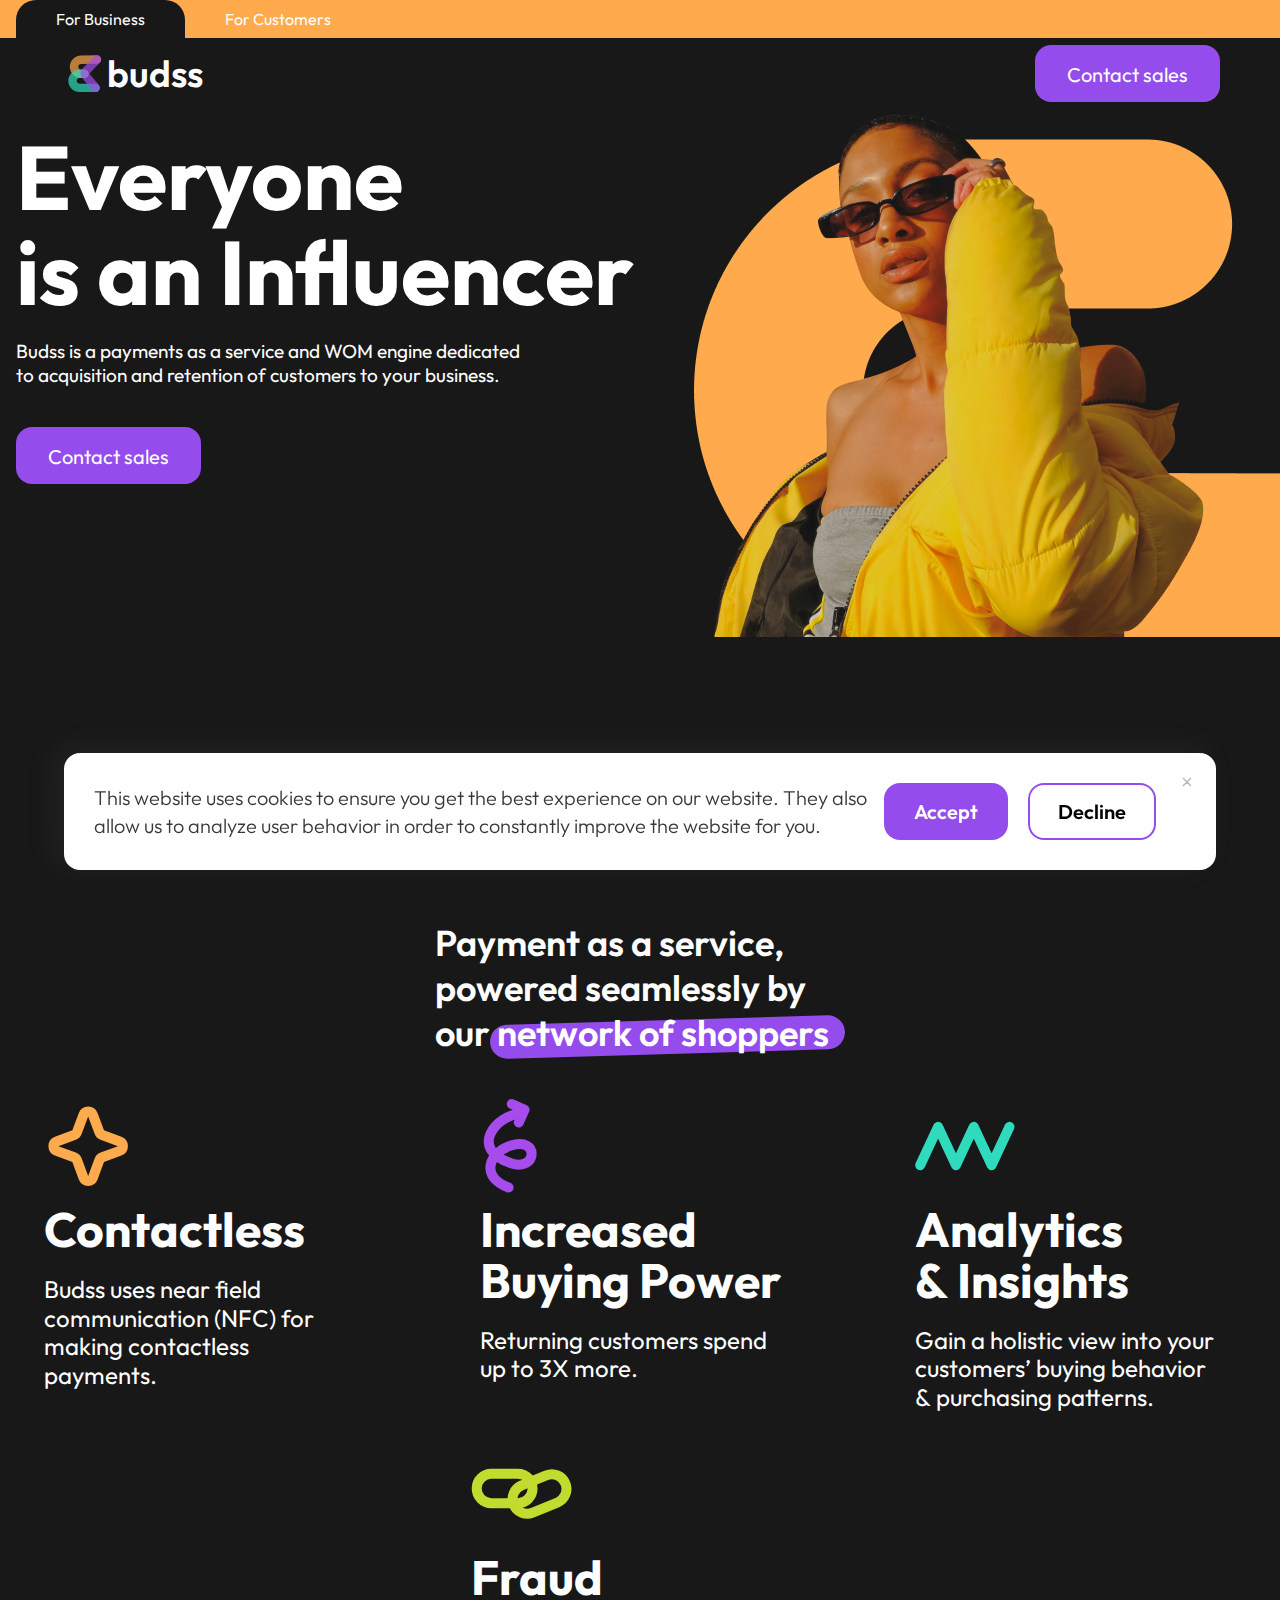
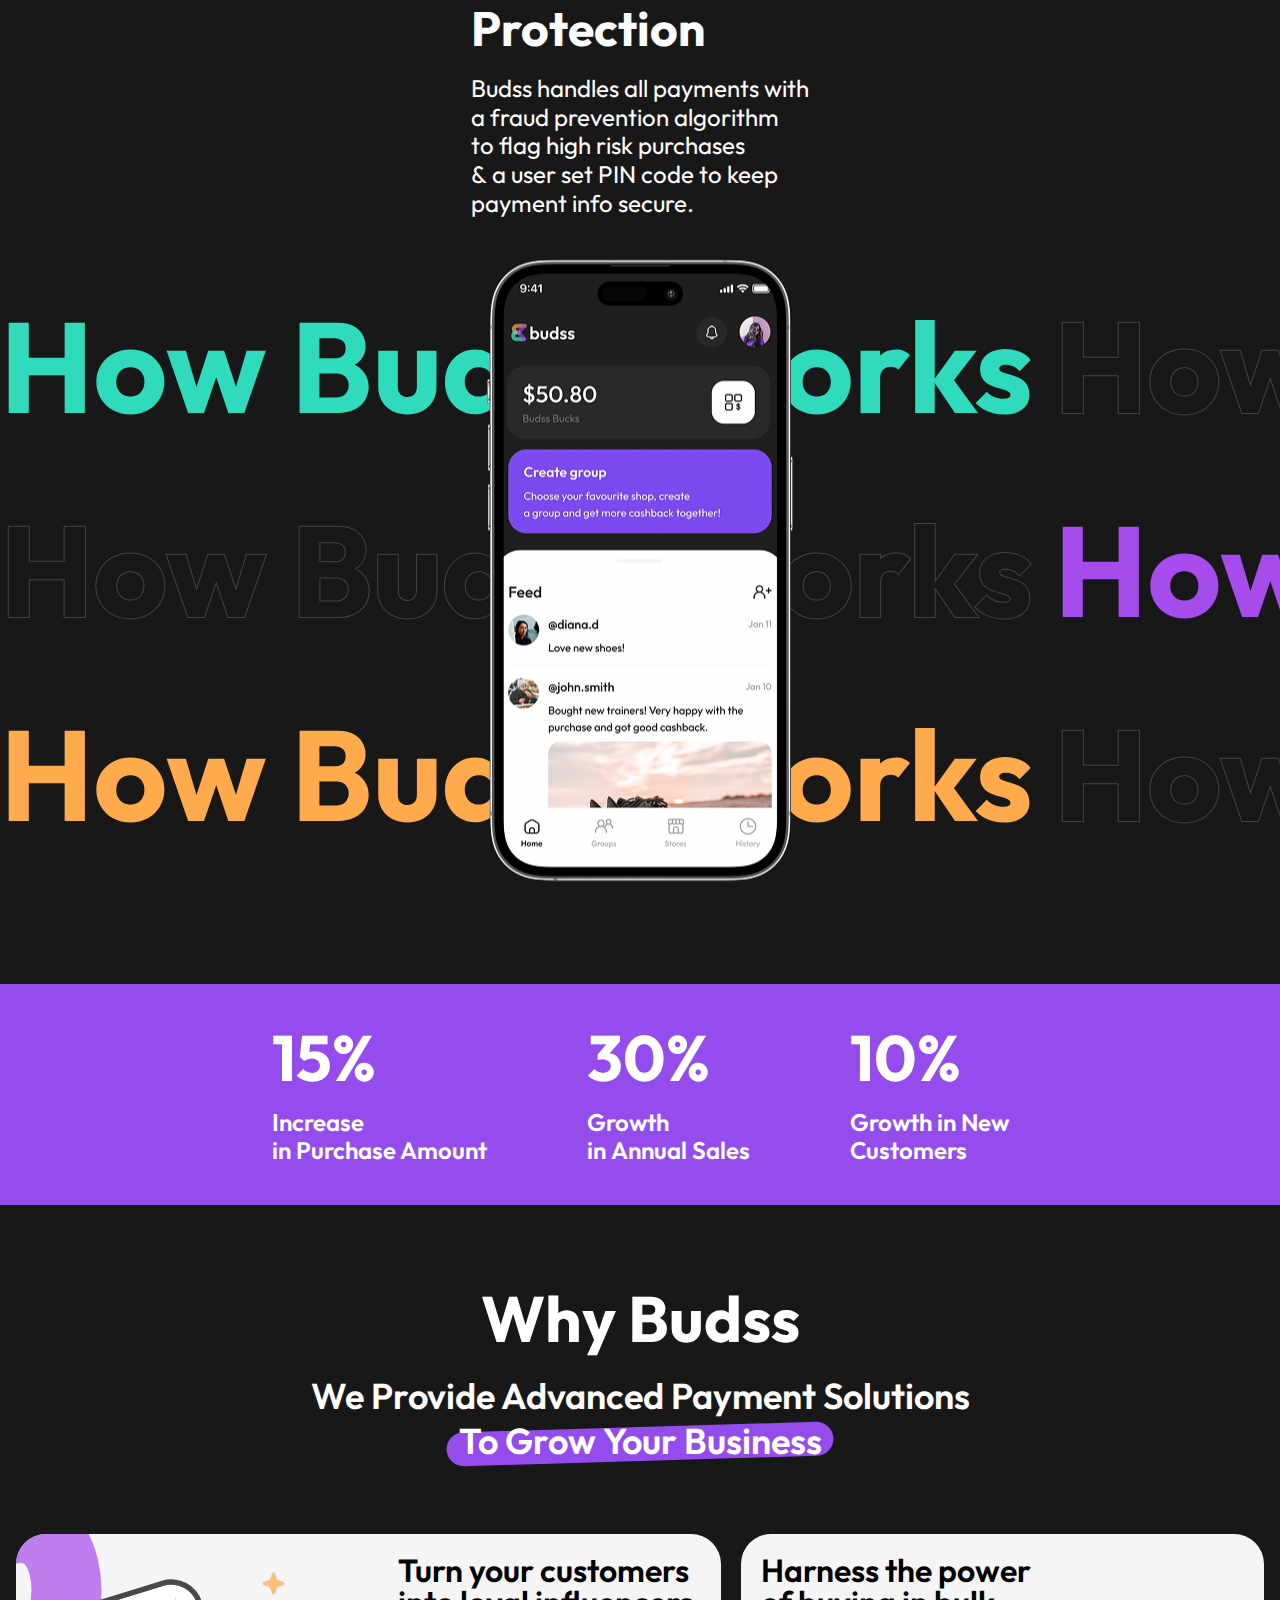
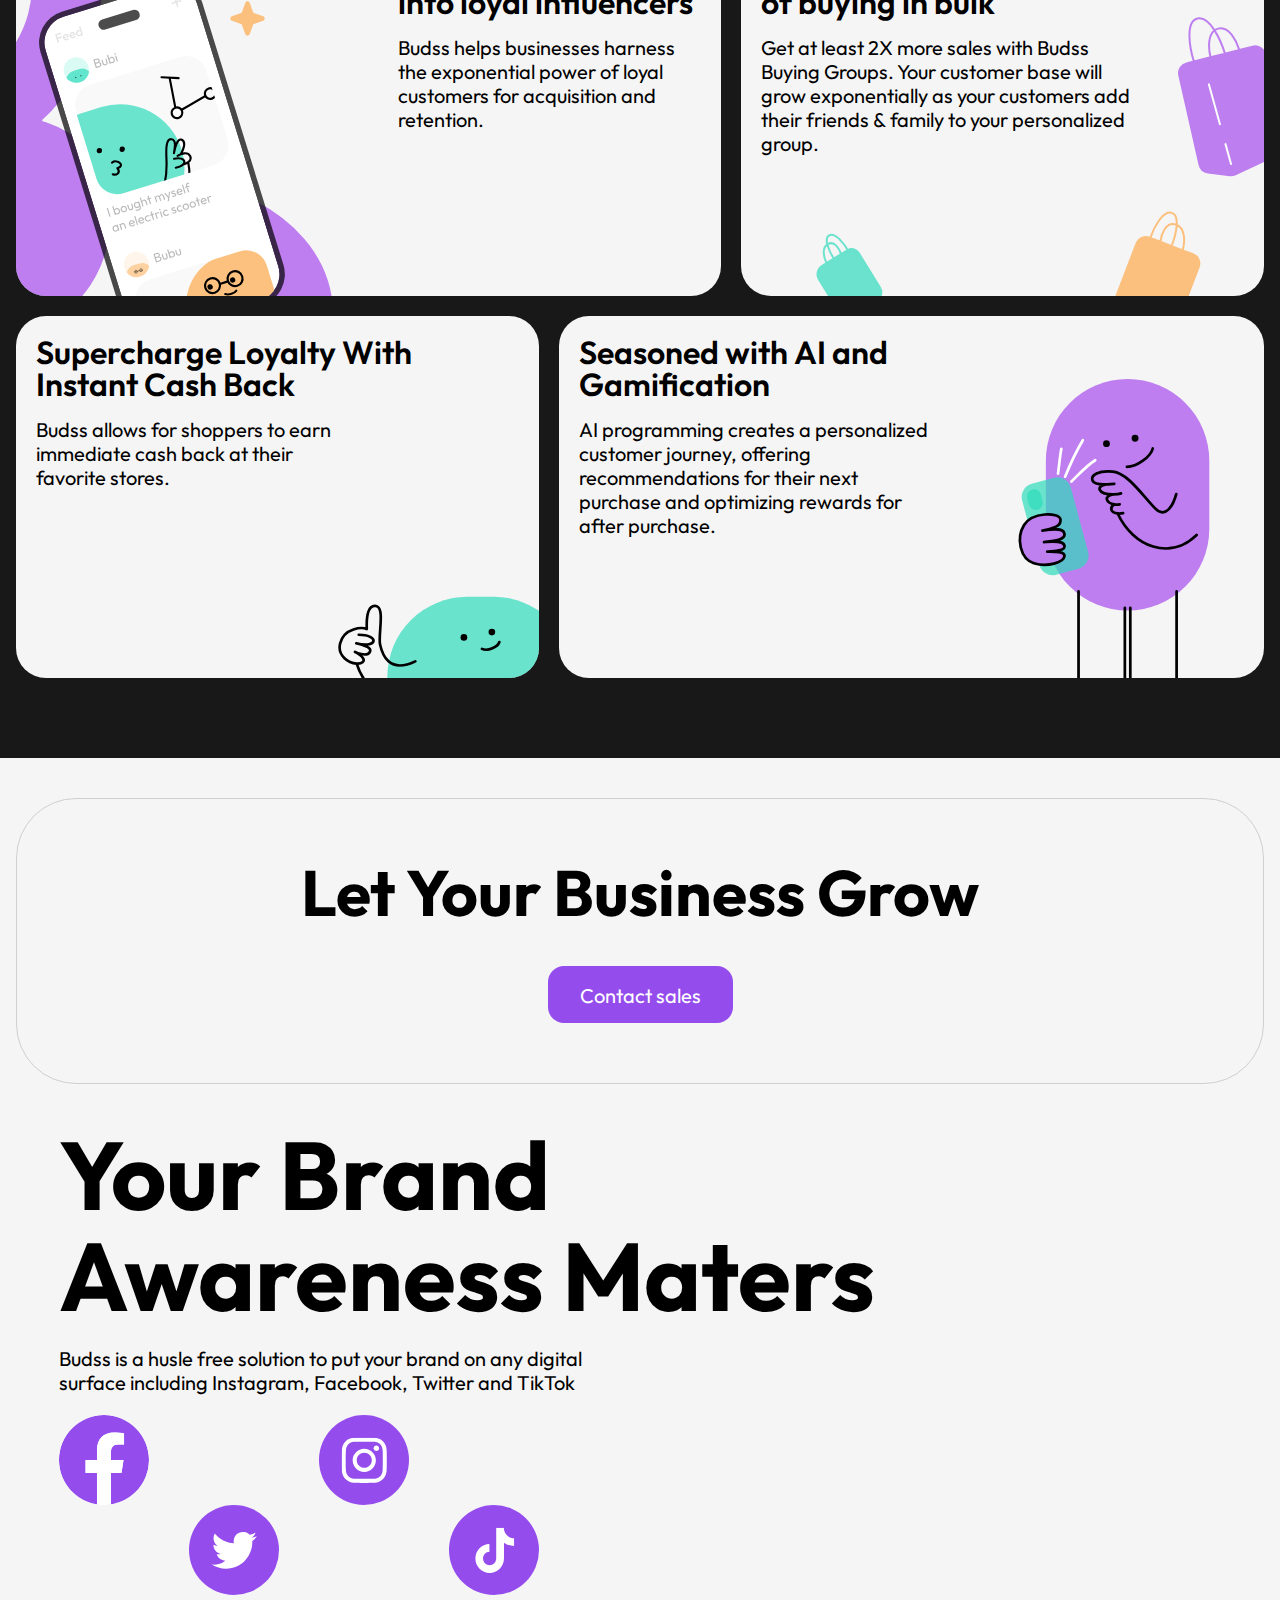
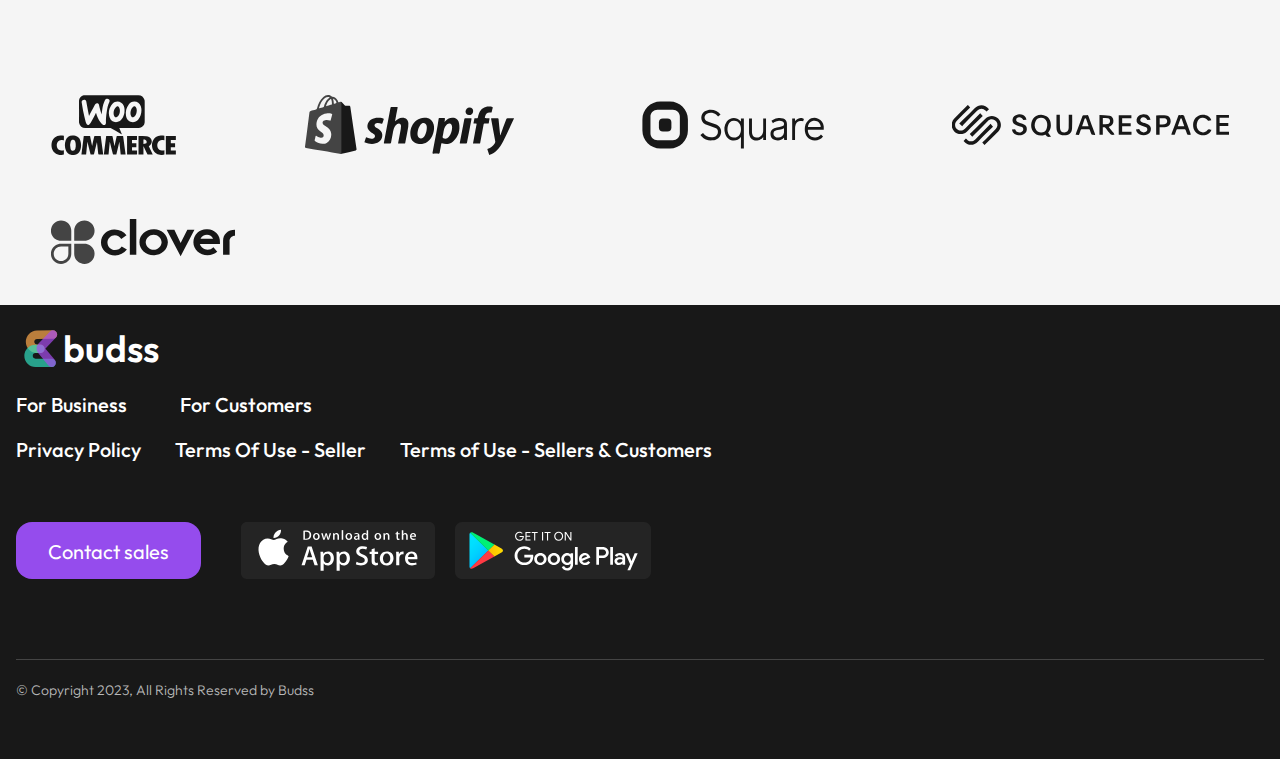
==== commit e30d7755: "add validate form" ====
--- a/index.html
+++ b/index.html
@@ -25,304 +25,61 @@
                 <form>
                     <div class="modal__inputs">
                         <label class="modal__label nameLabel">
-                            <div class="modal__text nameText">Name
+                            <span class="modal__text nameText">Name
                                 <span class="modal__span">*</span>
-                            </div>
-                            <div class="modal__wrapper">
+                            </span>
+                            <span class="modal__wrapper">
                                 <input class="modal__input" placeholder="Enter name" name="Name">
-                            </div>
+                            </span>
                         </label>
 
                         <label class="modal__label emailLabel">
-                            <div class="modal__text emailText">Email
+                            <span class="modal__text emailText">Email
                                 <span class="modal__span">*</span>
-                            </div>
-                            <div class="modal__wrapper">
+                            </span>
+                            <span class="modal__wrapper">
                                 <input autocomplete="email" type="email" class="modal__input" placeholder="Enter email"
                                     name="Email">
-                            </div>
+                            </span>
                         </label>
 
                         <div class="modal__phoneInput">
                             <div class="phoneInputCountry">
                                 <select name="PhoneCountry" aria-label="Phone number country"
                                     class="PhoneInputCountrySelect">
-                                    <option value="ZZ">International</option>
-                                    <option value="AF">Afghanistan</option>
-                                    <option value="AX">Åland Islands</option>
-                                    <option value="AL">Albania</option>
-                                    <option value="DZ">Algeria</option>
-                                    <option value="AS">American Samoa</option>
-                                    <option value="AD">Andorra</option>
-                                    <option value="AO">Angola</option>
-                                    <option value="AI">Anguilla</option>
-                                    <option value="AG">Antigua and Barbuda</option>
-                                    <option value="AR">Argentina</option>
-                                    <option value="AM">Armenia</option>
-                                    <option value="AW">Aruba</option>
-                                    <option value="AC">Ascension Island</option>
-                                    <option value="AU">Australia</option>
-                                    <option value="AT">Austria</option>
-                                    <option value="AZ">Azerbaijan</option>
-                                    <option value="BS">Bahamas</option>
-                                    <option value="BH">Bahrain</option>
-                                    <option value="BD">Bangladesh</option>
-                                    <option value="BB">Barbados</option>
-                                    <option value="BY">Belarus</option>
-                                    <option value="BE">Belgium</option>
-                                    <option value="BZ">Belize</option>
-                                    <option value="BJ">Benin</option>
-                                    <option value="BM">Bermuda</option>
-                                    <option value="BT">Bhutan</option>
-                                    <option value="BO">Bolivia</option>
-                                    <option value="BQ">Bonaire, Sint Eustatius and Saba</option>
-                                    <option value="BA">Bosnia and Herzegovina</option>
-                                    <option value="BW">Botswana</option>
-                                    <option value="BR">Brazil</option>
-                                    <option value="IO">British Indian Ocean Territory</option>
-                                    <option value="BN">Brunei Darussalam</option>
-                                    <option value="BG">Bulgaria</option>
-                                    <option value="BF">Burkina Faso</option>
-                                    <option value="BI">Burundi</option>
-                                    <option value="KH">Cambodia</option>
-                                    <option value="CM">Cameroon</option>
-                                    <option value="CA">Canada</option>
-                                    <option value="CV">Cape Verde</option>
-                                    <option value="KY">Cayman Islands</option>
-                                    <option value="CF">Central African Republic</option>
-                                    <option value="TD">Chad</option>
-                                    <option value="CL">Chile</option>
-                                    <option value="CN">China</option>
-                                    <option value="CX">Christmas Island</option>
-                                    <option value="CC">Cocos (Keeling) Islands</option>
-                                    <option value="CO">Colombia</option>
-                                    <option value="KM">Comoros</option>
-                                    <option value="CG">Congo</option>
-                                    <option value="CD">Congo, Democratic Republic of the</option>
-                                    <option value="CK">Cook Islands</option>
-                                    <option value="CR">Costa Rica</option>
-                                    <option value="CI">Cote d'Ivoire</option>
-                                    <option value="HR">Croatia</option>
-                                    <option value="CU">Cuba</option>
-                                    <option value="CW">Curaçao</option>
-                                    <option value="CY">Cyprus</option>
-                                    <option value="CZ">Czech Republic</option>
-                                    <option value="DK">Denmark</option>
-                                    <option value="DJ">Djibouti</option>
-                                    <option value="DM">Dominica</option>
-                                    <option value="DO">Dominican Republic</option>
-                                    <option value="EC">Ecuador</option>
-                                    <option value="EG">Egypt</option>
-                                    <option value="SV">El Salvador</option>
-                                    <option value="GQ">Equatorial Guinea</option>
-                                    <option value="ER">Eritrea</option>
-                                    <option value="EE">Estonia</option>
-                                    <option value="ET">Ethiopia</option>
-                                    <option value="FK">Falkland Islands</option>
-                                    <option value="FO">Faroe Islands</option>
-                                    <option value="FM">Federated States of Micronesia</option>
-                                    <option value="FJ">Fiji</option>
-                                    <option value="FI">Finland</option>
-                                    <option value="FR">France</option>
-                                    <option value="GF">French Guiana</option>
-                                    <option value="PF">French Polynesia</option>
-                                    <option value="GA">Gabon</option>
-                                    <option value="GM">Gambia</option>
-                                    <option value="GE">Georgia</option>
-                                    <option value="DE">Germany</option>
-                                    <option value="GH">Ghana</option>
-                                    <option value="GI">Gibraltar</option>
-                                    <option value="GR">Greece</option>
-                                    <option value="GL">Greenland</option>
-                                    <option value="GD">Grenada</option>
-                                    <option value="GP">Guadeloupe</option>
-                                    <option value="GU">Guam</option>
-                                    <option value="GT">Guatemala</option>
-                                    <option value="GG">Guernsey</option>
-                                    <option value="GN">Guinea</option>
-                                    <option value="GW">Guinea-Bissau</option>
-                                    <option value="GY">Guyana</option>
-                                    <option value="HT">Haiti</option>
-                                    <option value="VA">Holy See (Vatican City State)</option>
-                                    <option value="HN">Honduras</option>
-                                    <option value="HK">Hong Kong</option>
-                                    <option value="HU">Hungary</option>
-                                    <option value="IS">Iceland</option>
-                                    <option value="IN">India</option>
-                                    <option value="ID">Indonesia</option>
-                                    <option value="IR">Iran</option>
-                                    <option value="IQ">Iraq</option>
-                                    <option value="IE">Ireland</option>
-                                    <option value="IM">Isle of Man</option>
-                                    <option value="IL">Israel</option>
-                                    <option value="IT">Italy</option>
-                                    <option value="JM">Jamaica</option>
-                                    <option value="JP">Japan</option>
-                                    <option value="JE">Jersey</option>
-                                    <option value="JO">Jordan</option>
-                                    <option value="KZ">Kazakhstan</option>
-                                    <option value="KE">Kenya</option>
-                                    <option value="KI">Kiribati</option>
-                                    <option value="XK">Kosovo</option>
-                                    <option value="KW">Kuwait</option>
-                                    <option value="KG">Kyrgyzstan</option>
-                                    <option value="LA">Laos</option>
-                                    <option value="LV">Latvia</option>
-                                    <option value="LB">Lebanon</option>
-                                    <option value="LS">Lesotho</option>
-                                    <option value="LR">Liberia</option>
-                                    <option value="LY">Libya</option>
-                                    <option value="LI">Liechtenstein</option>
-                                    <option value="LT">Lithuania</option>
-                                    <option value="LU">Luxembourg</option>
-                                    <option value="MO">Macao</option>
-                                    <option value="MG">Madagascar</option>
-                                    <option value="MW">Malawi</option>
-                                    <option value="MY">Malaysia</option>
-                                    <option value="MV">Maldives</option>
-                                    <option value="ML">Mali</option>
-                                    <option value="MT">Malta</option>
-                                    <option value="MH">Marshall Islands</option>
-                                    <option value="MQ">Martinique</option>
-                                    <option value="MR">Mauritania</option>
-                                    <option value="MU">Mauritius</option>
-                                    <option value="YT">Mayotte</option>
-                                    <option value="MX">Mexico</option>
-                                    <option value="MD">Moldova</option>
-                                    <option value="MC">Monaco</option>
-                                    <option value="MN">Mongolia</option>
-                                    <option value="ME">Montenegro</option>
-                                    <option value="MS">Montserrat</option>
-                                    <option value="MA">Morocco</option>
-                                    <option value="MZ">Mozambique</option>
-                                    <option value="MM">Myanmar</option>
-                                    <option value="NA">Namibia</option>
-                                    <option value="NR">Nauru</option>
-                                    <option value="NP">Nepal</option>
-                                    <option value="NL">Netherlands</option>
-                                    <option value="NC">New Caledonia</option>
-                                    <option value="NZ">New Zealand</option>
-                                    <option value="NI">Nicaragua</option>
-                                    <option value="NE">Niger</option>
-                                    <option value="NG">Nigeria</option>
-                                    <option value="NU">Niue</option>
-                                    <option value="NF">Norfolk Island</option>
-                                    <option value="KP">North Korea</option>
-                                    <option value="MK">North Macedonia</option>
-                                    <option value="MP">Northern Mariana Islands</option>
-                                    <option value="NO">Norway</option>
-                                    <option value="OM">Oman</option>
-                                    <option value="PK">Pakistan</option>
-                                    <option value="PW">Palau</option>
-                                    <option value="PS">Palestine</option>
-                                    <option value="PA">Panama</option>
-                                    <option value="PG">Papua New Guinea</option>
-                                    <option value="PY">Paraguay</option>
-                                    <option value="PE">Peru</option>
-                                    <option value="PH">Philippines</option>
-                                    <option value="PL">Poland</option>
-                                    <option value="PT">Portugal</option>
-                                    <option value="PR">Puerto Rico</option>
-                                    <option value="QA">Qatar</option>
-                                    <option value="RE">Reunion</option>
-                                    <option value="RO">Romania</option>
                                     <option value="RU">Russia</option>
-                                    <option value="RW">Rwanda</option>
-                                    <option value="BL">Saint Barthélemy</option>
-                                    <option value="SH">Saint Helena</option>
-                                    <option value="KN">Saint Kitts and Nevis</option>
-                                    <option value="LC">Saint Lucia</option>
-                                    <option value="MF">Saint Martin (French Part)</option>
-                                    <option value="PM">Saint Pierre and Miquelon</option>
-                                    <option value="VC">Saint Vincent and the Grenadines</option>
-                                    <option value="WS">Samoa</option>
-                                    <option value="SM">San Marino</option>
-                                    <option value="ST">Sao Tome and Principe</option>
-                                    <option value="SA">Saudi Arabia</option>
-                                    <option value="SN">Senegal</option>
-                                    <option value="RS">Serbia</option>
-                                    <option value="SC">Seychelles</option>
-                                    <option value="SL">Sierra Leone</option>
-                                    <option value="SG">Singapore</option>
-                                    <option value="SX">Sint Maarten</option>
-                                    <option value="SK">Slovakia</option>
-                                    <option value="SI">Slovenia</option>
-                                    <option value="SB">Solomon Islands</option>
-                                    <option value="SO">Somalia</option>
-                                    <option value="ZA">South Africa</option>
-                                    <option value="KR">South Korea</option>
-                                    <option value="SS">South Sudan</option>
-                                    <option value="ES">Spain</option>
-                                    <option value="LK">Sri Lanka</option>
-                                    <option value="SD">Sudan</option>
-                                    <option value="SR">Suriname</option>
-                                    <option value="SJ">Svalbard and Jan Mayen</option>
-                                    <option value="SZ">Swaziland</option>
-                                    <option value="SE">Sweden</option>
-                                    <option value="CH">Switzerland</option>
-                                    <option value="SY">Syria</option>
-                                    <option value="TW">Taiwan</option>
-                                    <option value="TJ">Tajikistan</option>
-                                    <option value="TZ">Tanzania</option>
-                                    <option value="TH">Thailand</option>
-                                    <option value="TL">Timor-Leste</option>
-                                    <option value="TG">Togo</option>
-                                    <option value="TK">Tokelau</option>
-                                    <option value="TO">Tonga</option>
-                                    <option value="TT">Trinidad and Tobago</option>
-                                    <option value="TA">Tristan da Cunha</option>
-                                    <option value="TN">Tunisia</option>
-                                    <option value="TR">Turkey</option>
-                                    <option value="TM">Turkmenistan</option>
-                                    <option value="TC">Turks and Caicos Islands</option>
-                                    <option value="TV">Tuvalu</option>
-                                    <option value="UG">Uganda</option>
-                                    <option value="UA">Ukraine</option>
-                                    <option value="AE">United Arab Emirates</option>
-                                    <option value="GB">United Kingdom</option>
-                                    <option value="US">United States</option>
-                                    <option value="UY">Uruguay</option>
-                                    <option value="UZ">Uzbekistan</option>
-                                    <option value="VU">Vanuatu</option>
-                                    <option value="VE">Venezuela</option>
-                                    <option value="VN">Vietnam</option>
-                                    <option value="VG">Virgin Islands, British</option>
-                                    <option value="VI">Virgin Islands, U.S.</option>
-                                    <option value="WF">Wallis and Futuna</option>
-                                    <option value="EH">Western Sahara</option>
-                                    <option value="YE">Yemen</option>
-                                    <option value="ZM">Zambia</option>
-                                    <option value="ZW">Zimbabwe</option>
+                                    <option value="Other">Other</option>
                                 </select>
 
                                 <div aria-hidden="true" class="PhoneInputCountryIcon PhoneInputCountryIcon--border">
-                                    <img class="PhoneInputCountryIconImg" alt="United States" src="#">
+                                    <img class="PhoneInputCountryIconImg" alt="United States"
+                                        src="./images/russian-federation.svg">
                                 </div>
                             </div>
 
                             <label class="modal__label PhoneInputMain">
-                                <div class="modal__text">Phone number
+                                <span class="modal__text">Phone number
                                     <span class="modal__span">*</span>
-                                </div>
-                                <div class="modal__wrapper">
-                                    <input class="modal__input" type="tel" autocomplete="tel"
-                                        placeholder="+1 900 000 00 00 " name="Phone" value="">
-                                </div>
+                                </span>
+                                <span class="modal__wrapper">
+                                    <input class="modal__input modal__input-tel" type="tel" autocomplete="tel"
+                                        placeholder="+7 900 000 00 00 " name="Phone" value="">
+                                </span>
                             </label>
                         </div>
 
                         <label class="modal__label companyLabel">
-                            <div class="modal__text">Company</div>
-                            <div class="modal__wrapper">
+                            <span class="modal__text">Company</span>
+                            <span class="modal__wrapper">
                                 <input class="modal__input" placeholder="Enter company" name="Company">
-                            </div>
+                            </span>
                         </label>
 
                         <label class="modal__label">
-                            <div class="input__label css-a4bna6 e1nuauun2">Website/Store URL</div>
-                            <div class="modal__wrapper">
+                            <span class="modal__text">Website/Store URL</span>
+                            <span class="modal__wrapper">
                                 <input class="modal__input" placeholder="Enter Website/Store URL" name="Website">
-                            </div>
+                            </span>
                         </label>
                     </div>
 
@@ -356,14 +113,21 @@
                                 <img src="./images/burger.svg" alt="menu">
                             </div>
                         </div>
-                        <ul class="nav-links">
+                        <div class="humburger__wrapper hidden" id="humburger__wrapper">
+                            <div class="humburger__header-close flex">
+                                <button id="humburger__close-btn">
+                                    <img src="./images/closeburger.svg" alt="Close">
+                                </button>
+                            </div>
                             <button class="hamburger-btn btn">Contact sales</button>
-                            <li><a href="#">For Business</a></li>
-                            <li><a href="#">For Customers</a></li>
-                            <li><a href="#">Privacy Policy</a></li>
-                            <li><a href="#">Terms Of&nbsp;Use&nbsp;- Seller</a></li>
-                            <li><a href="#">Terms of&nbsp;Use&nbsp;- Sellers &amp;&nbsp;Customers</a></li>
-                        </ul>
+                            <ul class="nav-links">
+                                <li><a href="#">For Business</a></li>
+                                <li><a href="#">For Customers</a></li>
+                                <li><a href="#">Privacy Policy</a></li>
+                                <li><a href="#">Terms Of&nbsp;Use&nbsp;- Seller</a></li>
+                                <li><a href="#">Terms of&nbsp;Use&nbsp;- Sellers &amp;&nbsp;Customers</a></li>
+                            </ul>
+                        </div>
                     </li>
                 </ul>
             </nav>
@@ -581,13 +345,18 @@
     </footer>
 
     <div class="cookie" id="cookie">
+        <div class="modal__close cookieBtn">
+            <img src="./images/closeForm.svg" alt="Close">
+        </div>
         <div class="cookie__content">This website uses cookies to ensure you get the best experience on our website.
             They
             also allow us to analyze user behavior in order to constantly improve the website for you.
         </div>
         <div class="buttonWrapper flex">
-            <button class="cookie__button" id="cookieBtnAccet" aria-label="Accept cookies">Accept</button>
-            <button class="cookie__decline-button" id="cookieBtnDecline" aria-label="Decline cookies">Decline</button>
+            <button class="cookie__accept-button cookieBtn" id="cookieBtnAccept"
+                aria-label="Accept cookies">Accept</button>
+            <button class="cookie__decline-button cookieBtn" id="cookieBtnDecline"
+                aria-label="Decline cookies">Decline</button>
         </div>
     </div>
 </body>
--- a/styles/index.css
+++ b/styles/index.css
@@ -1,4 +1,3 @@
-
 :root {
     --primary-color: #954CED;
     --orange-color: #FFAA4C;
@@ -12,7 +11,7 @@
     margin: 0;
     padding: 0;
     -webkit-box-sizing: border-box;
-            box-sizing: border-box;
+    box-sizing: border-box;
 }
 
 ul,
@@ -73,10 +72,10 @@
     border-radius: 50%;
     background-color: #000000;
     -webkit-transform-origin: center;
-        -ms-transform-origin: center;
-            transform-origin: center;
+    -ms-transform-origin: center;
+    transform-origin: center;
     -webkit-transform: translate3d(50%, -50%, 0) scale3d(0, 0, 0);
-            transform: translate3d(50%, -50%, 0) scale3d(0, 0, 0);
+    transform: translate3d(50%, -50%, 0) scale3d(0, 0, 0);
     -webkit-transition: -webkit-transform 0.45s ease-in-out;
     transition: -webkit-transform 0.45s ease-in-out;
     -o-transition: transform 0.45s ease-in-out;
@@ -91,7 +90,7 @@
 
 .btn:hover::before {
     -webkit-transform: translate3d(50%, -50%, 0) scale3d(15, 15, 15);
-            transform: translate3d(50%, -50%, 0) scale3d(15, 15, 15);
+    transform: translate3d(50%, -50%, 0) scale3d(15, 15, 15);
 }
 
 .btn:focus {
@@ -104,6 +103,10 @@
 
 .disabled {
     background-color: #B9B9B9;
+}
+
+.no-scroll {
+    overflow: hidden;
 }
 
 
@@ -191,11 +194,11 @@
 
 .header__menu-right {
     -webkit-box-align: center;
-        -ms-flex-align: center;
-            align-items: center;
+    -ms-flex-align: center;
+    align-items: center;
     -webkit-box-pack: justify;
-        -ms-flex-pack: justify;
-            justify-content: space-between;
+    -ms-flex-pack: justify;
+    justify-content: space-between;
     padding: 7px 60px 6px 68px;
     -webkit-transition: top .3s ease-in-out, padding .3s ease-in-out;
     -o-transition: top .3s ease-in-out, padding .3s ease-in-out;
@@ -204,8 +207,8 @@
 
 .header__logo {
     -webkit-box-align: center;
-        -ms-flex-align: center;
-            align-items: center;
+    -ms-flex-align: center;
+    align-items: center;
 }
 
 .header__logo p {
@@ -214,8 +217,25 @@
     padding-left: 5px;
 }
 
+.hamburger-btn {
+    margin-bottom: 177px;
+}
+
 .nav-links {
-    display: none;
+    display: -webkit-box;
+    display: -ms-flexbox;
+    display: flex;
+    -webkit-box-orient: vertical;
+    -webkit-box-direction: normal;
+        -ms-flex-direction: column;
+            flex-direction: column;
+    gap: 1rem;
+}
+
+.nav-links a {
+    font-size: 20px;
+    font-weight: 500;
+    line-height: 25.2px;
 }
 
 .hamburger-menu {
@@ -234,21 +254,21 @@
     display: -ms-flexbox;
     display: flex;
     -webkit-box-align: start;
-        -ms-flex-align: start;
-            align-items: flex-start;
+    -ms-flex-align: start;
+    align-items: flex-start;
     -webkit-box-pack: justify;
-        -ms-flex-pack: justify;
-            justify-content: space-between;
+    -ms-flex-pack: justify;
+    justify-content: space-between;
     -ms-flex-wrap: wrap;
-        flex-wrap: wrap;
+    flex-wrap: wrap;
     margin-bottom: 101px;
     padding: 62px 0 0 110px;
 }
 
 .hero__container {
     -webkit-box-flex: 1;
-        -ms-flex: 1;
-            flex: 1;
+    -ms-flex: 1;
+    flex: 1;
     max-width: 49%;
     min-width: 320px;
     padding-top: 22px;
@@ -269,15 +289,15 @@
 
 .hero__piture {
     -webkit-box-flex: 1;
-        -ms-flex: 1;
-            flex: 1;
+    -ms-flex: 1;
+    flex: 1;
     max-width: 50%;
     display: -webkit-box;
     display: -ms-flexbox;
     display: flex;
     -webkit-box-pack: right;
-        -ms-flex-pack: right;
-            justify-content: right;
+    -ms-flex-pack: right;
+    justify-content: right;
 }
 
 .hero__piture img {
@@ -285,7 +305,7 @@
     height: auto;
     max-width: 595px;
     -o-object-fit: cover;
-       object-fit: cover;
+    object-fit: cover;
 }
 
 
@@ -321,8 +341,8 @@
     border-radius: 30px;
     z-index: -1;
     -webkit-transform: rotate(-1.69deg);
-        -ms-transform: rotate(-1.69deg);
-            transform: rotate(-1.69deg);
+    -ms-transform: rotate(-1.69deg);
+    transform: rotate(-1.69deg);
 }
 
 .about-budss__container {
@@ -331,7 +351,7 @@
 
 .about-budss__right {
     -ms-flex-wrap: wrap;
-        flex-wrap: wrap;
+    flex-wrap: wrap;
     gap: 2rem 4.375rem;
 }
 
@@ -386,8 +406,8 @@
     display: flex;
     -webkit-box-orient: vertical;
     -webkit-box-direction: normal;
-        -ms-flex-direction: column;
-            flex-direction: column;
+    -ms-flex-direction: column;
+    flex-direction: column;
     gap: 68px;
 }
 
@@ -412,71 +432,71 @@
     display: -ms-inline-flexbox;
     display: inline-flex;
     -webkit-animation-timing-function: linear;
-            animation-timing-function: linear;
+    animation-timing-function: linear;
     -webkit-animation-iteration-count: infinite;
-            animation-iteration-count: infinite;
+    animation-iteration-count: infinite;
 }
 
 .text-1 {
     -webkit-animation: move-right 10s linear infinite;
-            animation: move-right 10s linear infinite;
+    animation: move-right 10s linear infinite;
 }
 
 .text-2 {
     -webkit-animation: move-left 8s linear infinite;
-            animation: move-left 8s linear infinite;
+    animation: move-left 8s linear infinite;
 }
 
 .text-3 {
     -webkit-animation: move-right 12s linear infinite;
-            animation: move-right 12s linear infinite;
+    animation: move-right 12s linear infinite;
 }
 
 @-webkit-keyframes move-right {
     from {
         -webkit-transform: translateX(0);
-                transform: translateX(0);
+        transform: translateX(0);
     }
 
     to {
         -webkit-transform: translateX(-50%);
-                transform: translateX(-50%);
+        transform: translateX(-50%);
     }
 }
 
 @keyframes move-right {
     from {
         -webkit-transform: translateX(0);
-                transform: translateX(0);
+        transform: translateX(0);
     }
 
     to {
         -webkit-transform: translateX(-50%);
-                transform: translateX(-50%);
+        transform: translateX(-50%);
     }
 }
 
 @-webkit-keyframes move-left {
     from {
         -webkit-transform: translateX(-50%);
-                transform: translateX(-50%);
+        transform: translateX(-50%);
     }
 
     to {
         -webkit-transform: translateX(0);
-                transform: translateX(0);
+        transform: translateX(0);
     }
 }
 
 @keyframes move-left {
     from {
         -webkit-transform: translateX(-50%);
-                transform: translateX(-50%);
+        transform: translateX(-50%);
     }
 
     to {
         -webkit-transform: translateX(0);
-                transform: translateX(0);
+        transform: translateX(0);
     }
 }
 
@@ -485,8 +505,8 @@
     top: 50%;
     left: 50%;
     -webkit-transform: translate(-50%, -50%);
-        -ms-transform: translate(-50%, -50%);
-            transform: translate(-50%, -50%);
+    -ms-transform: translate(-50%, -50%);
+    transform: translate(-50%, -50%);
     width: 308px;
     z-index: 10;
 }
@@ -495,11 +515,11 @@
 
 .statistics__container {
     -webkit-box-pack: center;
-        -ms-flex-pack: center;
-            justify-content: center;
+    -ms-flex-pack: center;
+    justify-content: center;
     -webkit-box-align: center;
-        -ms-flex-align: center;
-            align-items: center;
+    -ms-flex-align: center;
+    align-items: center;
     width: 100%;
     background-color: var(--primary-color);
     gap: 100px;
@@ -529,11 +549,11 @@
     display: flex;
     -webkit-box-orient: vertical;
     -webkit-box-direction: normal;
-        -ms-flex-direction: column;
-            flex-direction: column;
+    -ms-flex-direction: column;
+    flex-direction: column;
     -webkit-box-align: center;
-        -ms-flex-align: center;
-            align-items: center;
+    -ms-flex-align: center;
+    align-items: center;
 }
 
 .features__header {
@@ -566,8 +586,8 @@
     border-radius: 30px;
     z-index: -1;
     -webkit-transform: translateX(-50%) rotate(-1.69deg);
-        -ms-transform: translateX(-50%) rotate(-1.69deg);
-            transform: translateX(-50%) rotate(-1.69deg);
+    -ms-transform: translateX(-50%) rotate(-1.69deg);
+    transform: translateX(-50%) rotate(-1.69deg);
 }
 
 .features__cards {
@@ -575,14 +595,14 @@
     display: -ms-flexbox;
     display: flex;
     -ms-flex-wrap: wrap;
-        flex-wrap: wrap;
+    flex-wrap: wrap;
     gap: 20px;
 }
 
 .features__card {
     position: relative;
     -webkit-box-sizing: border-box;
-            box-sizing: border-box;
+    box-sizing: border-box;
     background-color: #f5f5f5;
     border-radius: 30px;
     height: 362px;
@@ -592,15 +612,15 @@
 .features__card:nth-child(1),
 .features__card:nth-child(4) {
     -webkit-box-flex: 0;
-        -ms-flex: 0 0 calc(57.2656% - 10px);
-            flex: 0 0 calc(57.2656% - 10px);
+    -ms-flex: 0 0 calc(57.2656% - 10px);
+    flex: 0 0 calc(57.2656% - 10px);
 }
 
 .features__card:nth-child(2),
 .features__card:nth-child(3) {
     -webkit-box-flex: 0;
-        -ms-flex: 0 0 calc(42.7344% - 10px);
-            flex: 0 0 calc(42.7344% - 10px);
+    -ms-flex: 0 0 calc(42.7344% - 10px);
+    flex: 0 0 calc(42.7344% - 10px);
 }
 
 .features__card-text {
@@ -634,8 +654,8 @@
     display: -ms-flexbox;
     display: flex;
     -webkit-box-pack: end;
-        -ms-flex-pack: end;
-            justify-content: flex-end;
+    -ms-flex-pack: end;
+    justify-content: flex-end;
 }
 
 .features__card-text-1 {
@@ -713,15 +733,15 @@
 
 .brand-awareness {
     -webkit-box-align: center;
-        -ms-flex-align: center;
-            align-items: center;
+    -ms-flex-align: center;
+    align-items: center;
     margin: 0 45px 100px 59px;
 }
 
 @media (max-width: 1405px) {
     .brand-awareness {
         -ms-flex-wrap: wrap;
-            flex-wrap: wrap;
+        flex-wrap: wrap;
         gap: 20px;
     }
 
@@ -751,7 +771,7 @@
     display: -ms-flexbox;
     display: flex;
     -ms-flex-wrap: wrap;
-        flex-wrap: wrap;
+    flex-wrap: wrap;
     min-width: 30rem;
 }
 
@@ -774,18 +794,18 @@
 
 .brands {
     -ms-flex-wrap: wrap;
-        flex-wrap: wrap;
+    flex-wrap: wrap;
     gap: clamp(2.5rem, 5vw, 5.625rem);
     padding: 0 51px;
     -webkit-box-pack: justify;
-        -ms-flex-pack: justify;
-            justify-content: space-between;
+    -ms-flex-pack: justify;
+    justify-content: space-between;
 }
 
 .brands__item {
     -webkit-box-ordinal-group: 1;
-        -ms-flex-order: 0;
-            order: 0;
+    -ms-flex-order: 0;
+    order: 0;
 }
 
 /* FOOTER */
@@ -796,13 +816,13 @@
 
 .footer__top {
     -ms-flex-wrap: wrap;
-        flex-wrap: wrap;
+    flex-wrap: wrap;
     -webkit-box-pack: justify;
-        -ms-flex-pack: justify;
-            justify-content: space-between;
+    -ms-flex-pack: justify;
+    justify-content: space-between;
     -webkit-box-align: center;
-        -ms-flex-align: center;
-            align-items: center;
+    -ms-flex-align: center;
+    align-items: center;
     padding-bottom: 28px;
     border-bottom: 1px solid #444444;
     row-gap: 20px;
@@ -810,8 +830,8 @@
 
 .footer__brand {
     -webkit-box-align: center;
-        -ms-flex-align: center;
-            align-items: center;
+    -ms-flex-align: center;
+    align-items: center;
     margin-left: 8px;
 }
 
@@ -845,8 +865,8 @@
 .footer__bottom {
     margin-top: 21px;
     -webkit-box-pack: justify;
-        -ms-flex-pack: justify;
-            justify-content: space-between;
+    -ms-flex-pack: justify;
+    justify-content: space-between;
     font-size: 14px;
     font-weight: 300;
     color: #B9B9B9;
@@ -859,7 +879,7 @@
 
 .footer__legal {
     -webkit-text-decoration-line: underline;
-            text-decoration-line: underline;
+    text-decoration-line: underline;
 }
 
 
@@ -887,4 +907,27 @@
     opacity: 0;
     height: 0;
     overflow: hidden;
-} +}
+
+.humburger__wrapper {
+    position: fixed;
+    left: 0px;
+    top: 0px;
+    width: 100vw;
+    height: 100vh;
+    min-height: 812px;
+    padding: 0px 16px;
+    background-color: rgb(24, 24, 24);
+    z-index: 1001;
+}
+
+.humburger__header-close {
+    -webkit-box-pack: end;
+        -ms-flex-pack: end;
+            justify-content: flex-end;
+    -webkit-box-align: center;
+        -ms-flex-align: center;
+            align-items: center;
+    height: 71px;
+    margin-bottom: 125px;
+}--- a/styles/media.css
+++ b/styles/media.css
@@ -21,7 +21,6 @@
         -webkit-box-pack: justify;
             -ms-flex-pack: justify;
                 justify-content: space-between;
-        padding: 9px 16px 9px 16px;
     }
 
     .about-budss__container {
@@ -194,16 +193,11 @@
     }
 
     .header__menu-right {
-        padding: 14px 16px 0 22px;
+        padding: 14px 32px 0 22px;
     }
 
     .header__menu-right.sticky {
-        padding: 14px 16px 0 22px;
-    }
-
-
-    .header__btn {
-        display: none;
+        padding: 14px 32px 0 22px;
     }
 
     .header__container {
@@ -251,10 +245,6 @@
         font-size: 40px;
         font-weight: 700;
         line-height: 42.4px;
-    }
-
-    .hamburger-menu {
-        display: block;
     }
 
     .about-budss__title {
@@ -475,6 +465,18 @@
     }
 }
 
+@media (max-width: 475px) {
+    /* //////////////////////////////////////////////////////////////////////////////////////////////////////////////////////////////////////////////// */
+    .header__btn {
+        display: none;
+    }
+
+    .hamburger-menu {
+        display: block;
+        cursor: pointer;
+    }
+} 
+
 @media (max-width: 425px) {
     .btn {
         width: 100%;
@@ -509,6 +511,10 @@
 
     .hero__container {
         margin-bottom: 122px;
+    }
+
+    .header__menu-right.sticky {
+        padding: 14px 16px 0 22px;
     }
 
     .about-budss__left__description {
--- a/styles/mainModal.css
+++ b/styles/mainModal.css
@@ -1,9 +1,7 @@
-/* убираем нижний ползунок прокрутки */
 body {
     overflow-x: hidden;
 }
 
-/* фон нашего модального окна */
 .modal {
     background: rgba(0, 0, 0, 0.8);
     display: none;
@@ -13,16 +11,18 @@
     left: 0px;
     top: 0px;
     -webkit-box-pack: center;
-    justify-content: center;
+    -ms-flex-pack: center;
+        justify-content: center;
     -webkit-box-align: center;
-    align-items: center;
+    -ms-flex-align: center;
+        align-items: center;
     overflow: auto;
     overscroll-behavior-y: none;
-    z-index: 1000;
-    animation: 0.2s ease-in-out 0s 1 normal none running animation-8xsd2g;
-}
-
-/* позиционирование самого модального окна */
+    z-index: 1010;
+    -webkit-animation: 0.2s ease-in-out 0s 1 normal none running animation-8xsd2g;
+            animation: 0.2s ease-in-out 0s 1 normal none running animation-8xsd2g;
+}
+
 .modal__active {
     position: absolute;
     width: 417px;
@@ -36,22 +36,20 @@
     color: #070707;
 }
 
-/* кнопочка закрытия модального окна */
 .modal__close {
     position: absolute;
     right: 16px;
     top: 16px;
     cursor: pointer;
-}
-
-/* сама картинка кнопочки закрытия */
+    z-index: 1;
+}
+
 .modalClose img {
     margin: 3px;
     width: 24px;
     height: 24px;
 }
 
-/* делаем позиционирование внутренних элементов относительно модального окна */
 .modal__window {
     position: relative;
 }
@@ -74,13 +72,21 @@
     height: 57px;
     min-width: 182px;
     font-size: 1.25rem;
+    transition: background-color 1s ease-in-out;
 }
 
 .modal__label {
     width: 100%;
+    display: -webkit-box;
+    display: -ms-flexbox;
     display: flex;
-    flex-direction: column;
-    align-items: flex-start;
+    -webkit-box-orient: vertical;
+    -webkit-box-direction: normal;
+        -ms-flex-direction: column;
+            flex-direction: column;
+    -webkit-box-align: start;
+        -ms-flex-align: start;
+            align-items: flex-start;
     margin-bottom: 10px;
 }
 
@@ -102,15 +108,21 @@
     position: relative;
     width: 100%;
     height: 40px;
+    display: -webkit-box;
+    display: -ms-flexbox;
     display: flex;
     -webkit-box-pack: justify;
-    justify-content: space-between;
+    -ms-flex-pack: justify;
+        justify-content: space-between;
     -webkit-box-align: center;
-    align-items: center;
+    -ms-flex-align: center;
+        align-items: center;
     color: rgb(255, 255, 255);
     background-color: rgb(255, 255, 255);
     border: 1px solid rgb(241, 241, 241);
     border-radius: 14px;
+    -webkit-transition: background-color 0.2s, border-color 0.2s;
+    -o-transition: background-color 0.2s, border-color 0.2s;
     transition: background-color 0.2s, border-color 0.2s;
 }
 
@@ -120,11 +132,17 @@
     font-style: normal;
     line-height: 157%;
     padding: 10px 16px;
-    flex: 1 1 0%;
+    -webkit-box-flex: 1;
+        -ms-flex: 1 1 0%;
+            flex: 1 1 0%;
     width: 100%;
     background: 0;
     border: 0;
     outline: none;
+}
+
+.modal__input-tel {
+    margin-left: 25px;
 }
 
 .modal__inputs {
@@ -158,7 +176,7 @@
 }
 
 .PhoneInputCountryIconImg {
-    display: none;
+    /* display: none; */
     height: 100%;
     width: 100%;
 }
@@ -181,26 +199,25 @@
     text-decoration: underline;
 }
 
-
-
-
-
-
-
-
+.phone-error {
+    position: absolute;
+    top: 33px;
+    font-size: 12px;
+    color: red;
+    margin-top: 5px;
+    display: block;
+}
+.error-message {
+    position: absolute;
+    top: 33px;
+    font-size: 12px;
+    color: red;
+    margin-top: 5px;
+    display: block;
+}
 
 
 @media (max-width: 768px) {
-    .buttonWrapper {
-        flex-direction: column;
-        width: 100%;
-    }
-
-    .cookie__button {
-        margin: 0 0 20px 0 !important;
-        min-width: 100%;
-    }
-
     .modal__active {
         max-width: 335px;
         padding: 20px 16px;
@@ -208,12 +225,6 @@
     }
 }
 
-@media (max-width: 590px) {
-    .cookie__content {
-        font-size: 14px !important;
-    }
-
-    .cookie {
-        padding: 12px;
-    }
+.active {
+    background-color: var(--primary-color);
 }--- a/styles/cookie.css
+++ b/styles/cookie.css
@@ -2,15 +2,24 @@
     position: fixed;
     max-width: 1285px;
     bottom: 30px;
-    width: 100%;
+    width: 90%;
     padding: 30px 60px 30px 30px;
     background-color: rgb(255, 255, 255);
+    -webkit-box-shadow: rgba(141, 141, 141, 0.1) -10px -5px 30px;
     box-shadow: rgba(141, 141, 141, 0.1) -10px -5px 30px;
     border-radius: 16px;
     left: 50%;
+    -webkit-transform: translate(-50%, 0px);
+    -ms-transform: translate(-50%, 0px);
     transform: translate(-50%, 0px);
+    display: -webkit-box;
+    display: -ms-flexbox;
     display: flex;
+    -webkit-box-pack: justify;
+    -ms-flex-pack: justify;
     justify-content: space-between;
+    -webkit-box-align: center;
+    -ms-flex-align: center;
     align-items: center;
     z-index: 1000;
 }
@@ -24,27 +33,24 @@
     color: #383838;
 }
 
-.cookie__button {
-    /* background-color: #954ced;
-    border: 2px solid transparent;
-    border-radius: 16px;
-    color: #fff;
-    font-size: 20px;
-    font-weight: 600;
-    line-height: 25px;
-    margin-right: 20px;
-    max-width: 100%;
-    padding: 14px 28px; */
+.cookie__accept-button {
+    -webkit-box-align: center;
+
+    -ms-flex-align: center;
 
     align-items: center;
     background-color: #954ced;
     border: 2px solid transparent;
     border-radius: 16px;
     color: #fff;
+    display: -webkit-box;
+    display: -ms-flexbox;
     display: flex;
     font-family: Outfit;
     font-size: 20px;
     font-weight: 600;
+    -webkit-box-pack: center;
+    -ms-flex-pack: center;
     justify-content: center;
     line-height: 25px;
     margin-right: 20px;
@@ -52,6 +58,8 @@
     overflow: hidden;
     padding: 14px 28px;
     position: relative;
+    -webkit-transition: scale .3s;
+    -o-transition: scale .3s;
     transition: scale .3s;
     width: -webkit-fit-content;
     width: -moz-fit-content;
@@ -59,7 +67,7 @@
     z-index: 1;
 }
 
-.cookie__button:before {
+.cookie__accept-button:before {
     background-color: #181818;
     border-radius: 50%;
     bottom: -35px;
@@ -67,16 +75,20 @@
     height: 0;
     left: -40px;
     position: absolute;
+    -webkit-transition: left .3s, bottom .3s, height 1s, width 1s, scale .3s;
+    -o-transition: left .3s, bottom .3s, height 1s, width 1s, scale .3s;
     transition: left .3s, bottom .3s, height 1s, width 1s, scale .3s;
     width: 0;
     z-index: -1;
 }
 
-.cookie__button:hover:before {
+.cookie__accept-button:hover:before {
     bottom: 0;
     height: 100%;
     left: 0;
     scale: 5;
+    -webkit-transition: left .3s, bottom .3s, height .5s, width 1s;
+    -o-transition: left .3s, bottom .3s, height .5s, width 1s;
     transition: left .3s, bottom .3s, height .5s, width 1s;
     width: 100%;
 }
@@ -84,21 +96,29 @@
 
 
 .cookie__decline-button {
+    -webkit-box-align: center;
+    -ms-flex-align: center;
     align-items: center;
     background-color: transparent;
     border: 2px solid #954ced;
     border-radius: 16px;
     color: #000;
+    display: -webkit-box;
+    display: -ms-flexbox;
     display: flex;
     font-family: Outfit;
     font-size: 20px;
     font-weight: 600;
+    -webkit-box-pack: center;
+    -ms-flex-pack: center;
     justify-content: center;
     line-height: 25px;
     max-width: 100%;
     overflow: hidden;
     padding: 14px 28px;
     position: relative;
+    -webkit-transition: scale .3s;
+    -o-transition: scale .3s;
     transition: scale .3s;
 }
 
@@ -110,6 +130,8 @@
     height: 0;
     left: -40px;
     position: absolute;
+    -webkit-transition: left .3s, bottom .3s, height 1s, width 1s, scale .3s;
+    -o-transition: left .3s, bottom .3s, height 1s, width 1s, scale .3s;
     transition: left .3s, bottom .3s, height 1s, width 1s, scale .3s;
     width: 0;
     z-index: -1;
@@ -120,6 +142,8 @@
     height: 100%;
     left: 0;
     scale: 5;
+    -webkit-transition: left .3s, bottom .3s, height .5s, width 1s;
+    -o-transition: left .3s, bottom .3s, height .5s, width 1s;
     transition: left .3s, bottom .3s, height .5s, width 1s;
     width: 100%;
 }
@@ -128,3 +152,38 @@
     display: none;
 }
 
+.cookie__close {
+    position: absolute;
+    right: 1rem;
+    top: 1rem;
+}
+
+
+@media (max-width: 768px) {
+
+    .cookie {
+        flex-direction: column;
+        padding: 30px 20px;
+        gap: 40px;
+        bottom: 20px;
+        width: 90%;
+    }
+
+    .cookie__content {
+        line-height: 28px;
+    }
+
+    .cookie__accept-button {
+        margin: 0;
+        margin-bottom: 20px;
+        width: 100%;
+    }
+    
+    .buttonWrapper {
+        -webkit-box-orient: vertical;
+        -webkit-box-direction: normal;
+            -ms-flex-direction: column;
+                flex-direction: column;
+        width: 100%;
+    }
+}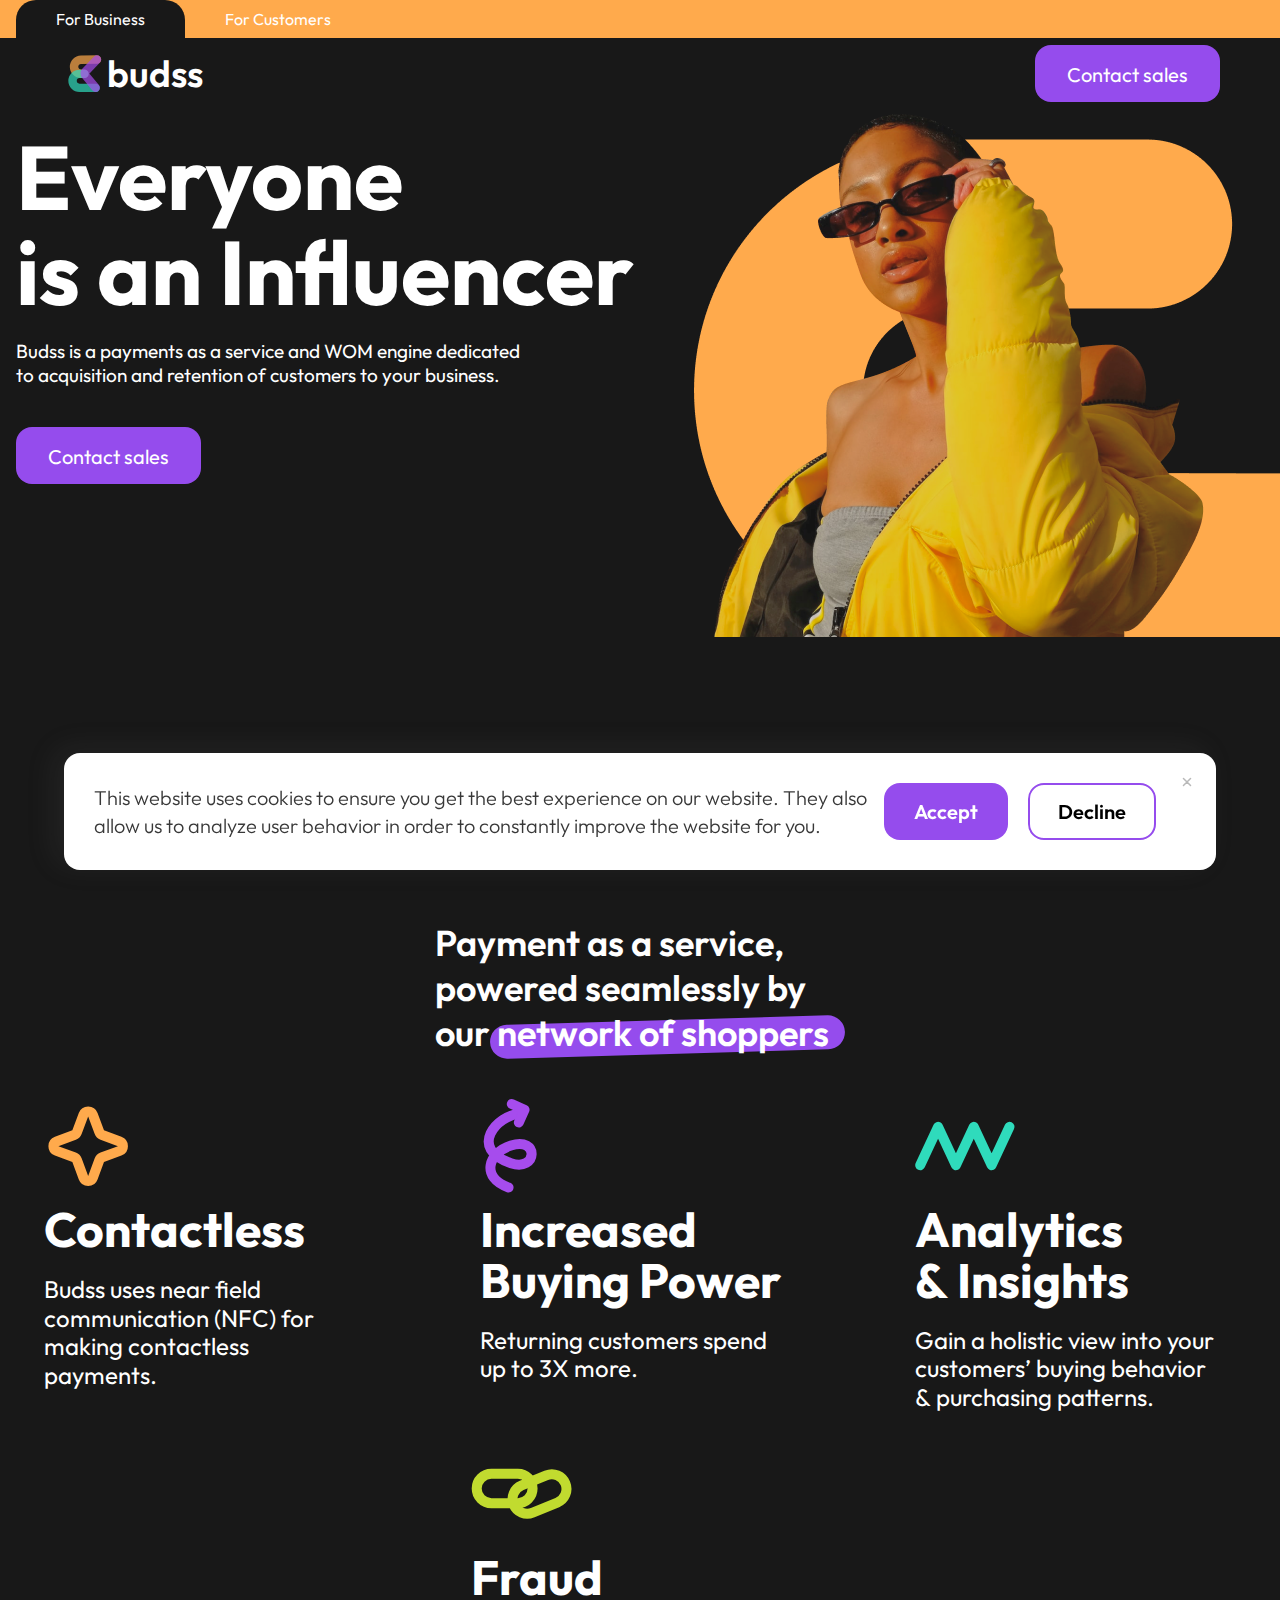
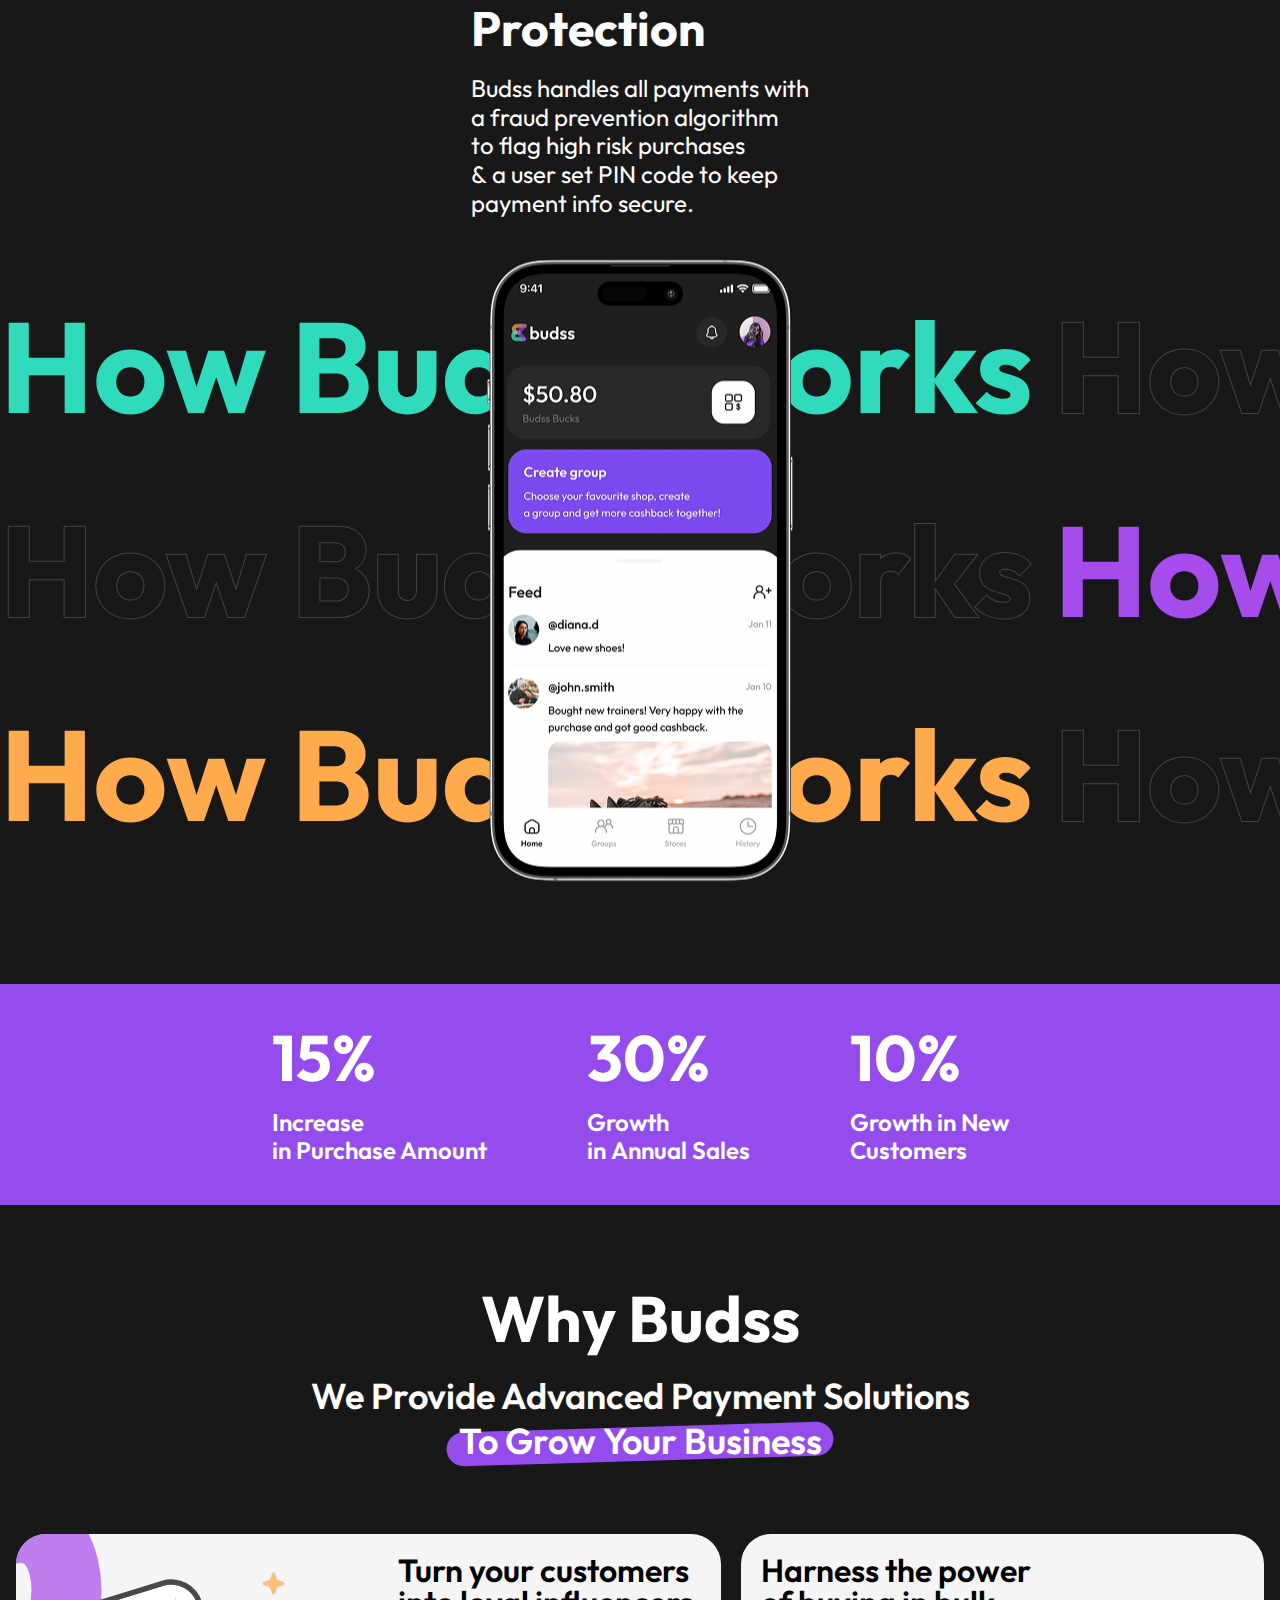
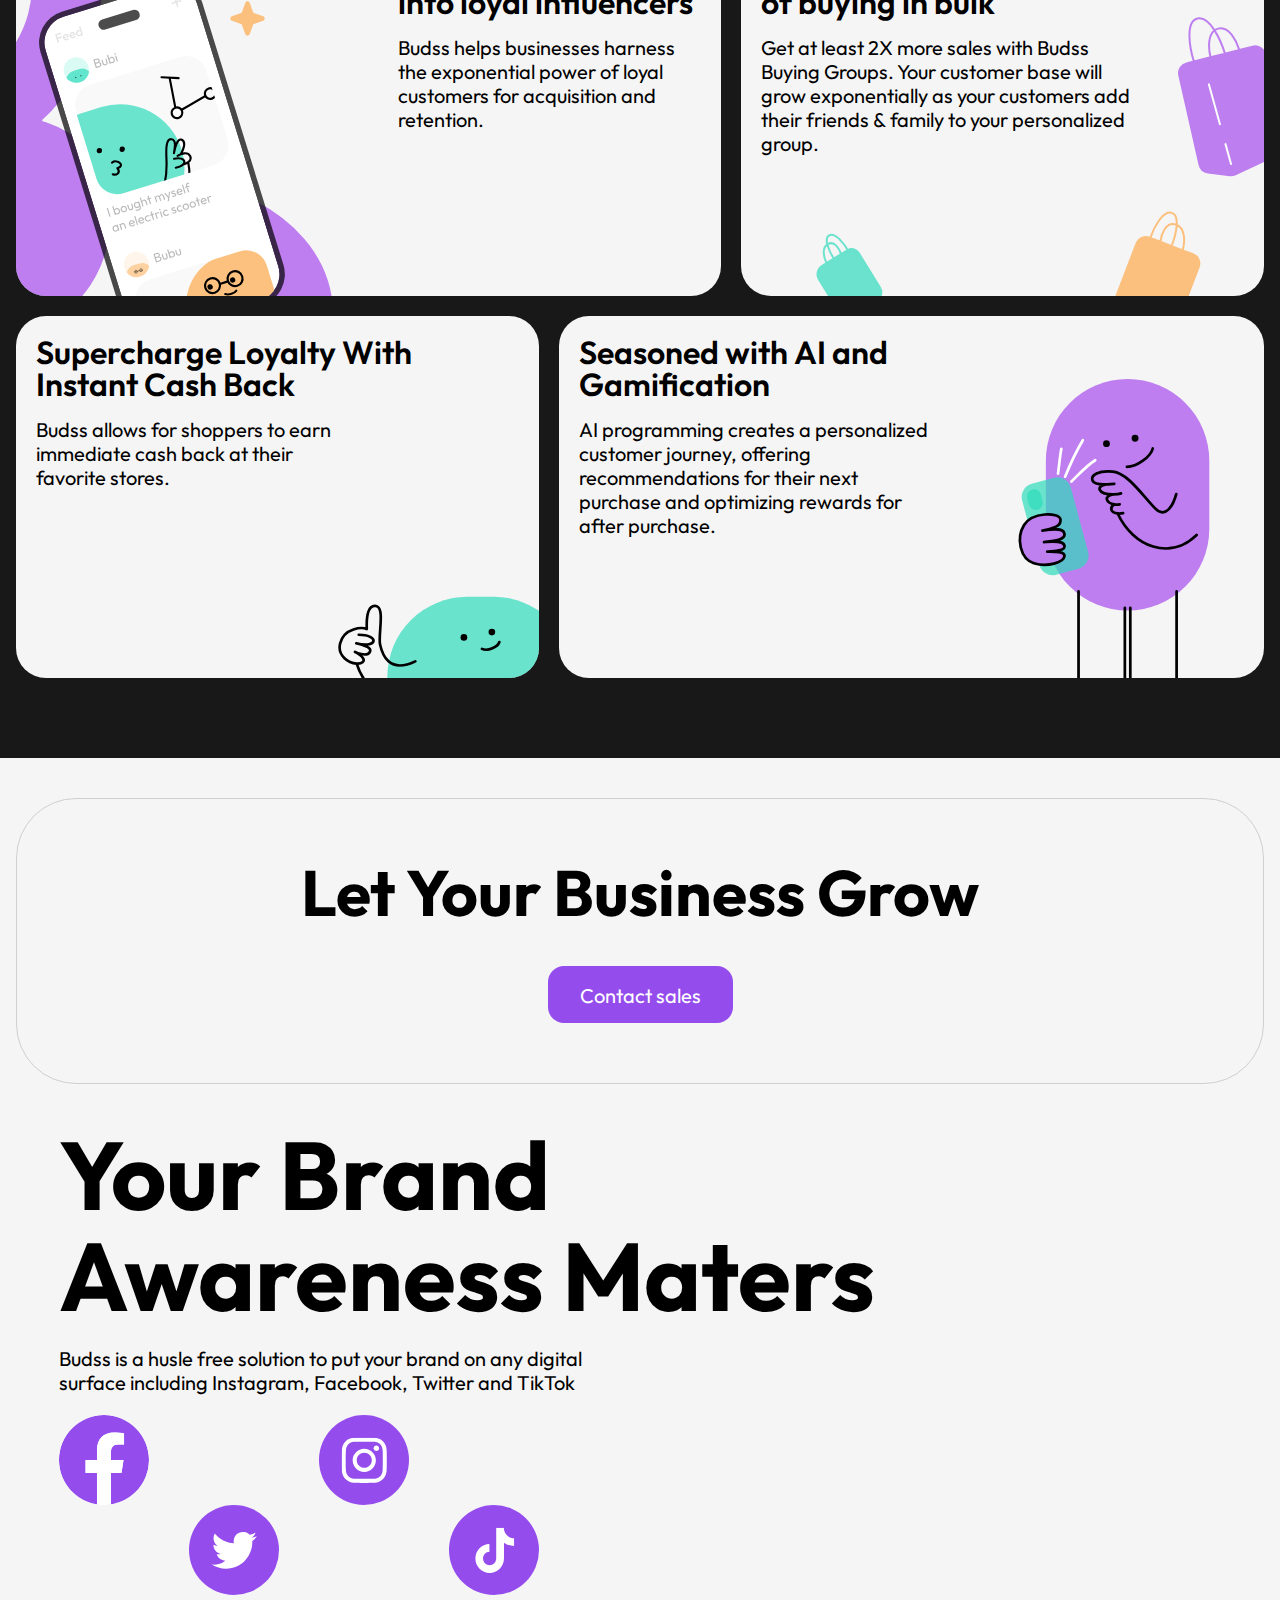
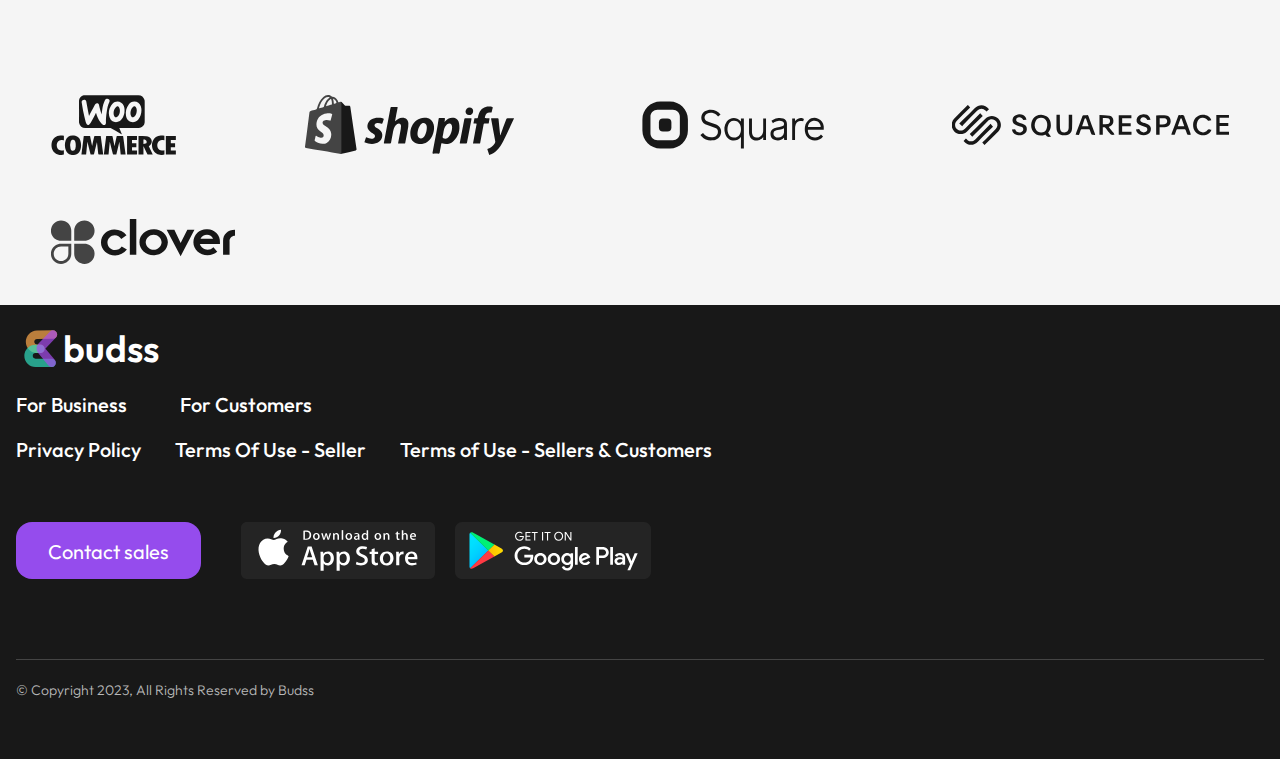
==== commit 841b8f1f: "added clock" ====
--- a/index.html
+++ b/index.html
@@ -90,6 +90,23 @@
                     <button class="modal__window__form-btn">Contact sales</button>
                 </form>
             </div>
+        </div>
+    </div>
+    <div class="modal-thanks">
+        <div class="modal-thanks__active">
+            <div class="modal-thanks__close-btn">
+                <img src="./images/closeForm.svg" alt="Close">
+            </div>
+            <div class="modal-thanks__image">
+                <img src="./images/thanks.svg" alt="Thank you!">
+            </div>
+            <div class="modal-thanks__title">Thank you!</div>
+            <div class="modal-thanks__description">Thank you, we have received your application and will contact you
+                soon!
+            </div>
+            <button class="modal-thanks__btn">
+                Super!
+            </button>
         </div>
     </div>
     <header class="header">
@@ -143,10 +160,17 @@
             </p>
             <button class="hero__button btn">Contact sales</button>
         </div>
-        <picture class="hero__piture">
-            <source srcset="./images/heroImgMedia.png" media="(max-width: 425px)">
+        <picture class="hero__picture hero__picture--mobile">
+            <source srcset="./images/heroImgMedia@2x.webp 2x, ./images/heroImgMedia.webp 1x" type="image/webp" media="(max-width: 425px)">
+            <source srcset="./images/heroImgMedia@2x.png 2x, ./images/heroImgMedia.png 1x" type="image/png" media="(max-width: 425px)">
+            <img src="./images/heroImgMedia.png" alt="Фотография девушки">
+        </picture>
+        <picture class="hero__picture hero__picture--desktop">
+            <source srcset="./images/heroImg@2x.webp 2x, ./images/heroImg.webp 1x" type="image/webp">
+            <source srcset="./images/heroImg@2x.png 2x, ./images/heroImg.png 1x" type="image/png">
             <img src="./images/heroImg.png" alt="Фотография девушки">
         </picture>
+        
     </section>
 
     <section class="about-budss">
@@ -244,7 +268,7 @@
                     </div>
                     <picture class="features__picture">
                         <source srcset="./images/features1media.svg" media="(max-width: 690px)">
-                        <img src="./images/features1.svg" class="features__card-image features-image-1" alt="">
+                        <img src="./images/features1.svg" class="features__card-image features-image-1" alt="A phone">
                     </picture>
                 </div>
                 <div class="features__card features__card-2">
@@ -254,9 +278,9 @@
                             Groups. Your customer base will grow exponentially as&nbsp;your customers add their friends
                             &amp;&nbsp;family to&nbsp;your personalized group.</p>
                     </div>
-                    <img src="./images/featuresBag3.svg" class="features__card-image features-bag-1" alt="">
-                    <img src="./images/featuresBag2.svg" class="features__card-image features-bag-2" alt="">
-                    <img src="./images/featuresBag1.svg" class="features__card-image features-bag-3" alt="">
+                    <img src="./images/featuresBag3.svg" class="features__card-image features-bag-1" alt="A bug">
+                    <img src="./images/featuresBag2.svg" class="features__card-image features-bag-2" alt="A bug">
+                    <img src="./images/featuresBag1.svg" class="features__card-image features-bag-3" alt="A bug">
                 </div>
                 <div class="features__card features__card-3">
                     <div class="features__card-text features__card-text-3">
@@ -264,7 +288,7 @@
                         <p class="features__card-description">Budss allows for shoppers to&nbsp;earn immediate cash back
                             at&nbsp;their favorite stores.</p>
                     </div>
-                    <img src="./images/features3.svg" class="features__card-image features-image-3" alt="">
+                    <img src="./images/features3.svg" class="features__card-image features-image-3" alt="Like">
                 </div>
                 <div class="features__card features__card-4">
                     <div class="features__card-text features__card-text-4">
@@ -273,7 +297,7 @@
                             journey, offering recommendations for their next purchase and optimizing rewards for after
                             purchase.</p>
                     </div>
-                    <img src="./images/features4.svg" class="features__card-image features-image-4" alt="">
+                    <img src="./images/features4.svg" class="features__card-image features-image-4" alt="A phone">
                 </div>
             </div>
         </div>
@@ -359,6 +383,8 @@
                 aria-label="Decline cookies">Decline</button>
         </div>
     </div>
+
+
 </body>
 
 </html>--- a/styles/index.css
+++ b/styles/index.css
@@ -287,7 +287,7 @@
     margin-bottom: 40px;
 }
 
-.hero__piture {
+.hero__picture{
     -webkit-box-flex: 1;
     -ms-flex: 1;
     flex: 1;
@@ -300,10 +300,10 @@
     justify-content: right;
 }
 
-.hero__piture img {
+.hero__picture img {
     width: 100%;
     height: auto;
-    max-width: 595px;
+    width: 595px;
     -o-object-fit: cover;
     object-fit: cover;
 }
--- a/styles/media.css
+++ b/styles/media.css
@@ -217,7 +217,7 @@
 
     }
 
-    .hero__piture {
+    .hero__picture {
         max-width: 100%;
     }
 
@@ -237,7 +237,7 @@
         padding: 22px 16px 0 16px;
     }
 
-    .hero__piture img {
+    .hero__picture img {
         max-width: 100%;
     }
 
@@ -466,7 +466,6 @@
 }
 
 @media (max-width: 475px) {
-    /* //////////////////////////////////////////////////////////////////////////////////////////////////////////////////////////////////////////////// */
     .header__btn {
         display: none;
     }
@@ -511,6 +510,10 @@
 
     .hero__container {
         margin-bottom: 122px;
+    }
+
+    .hero__picture img {
+        width: 325px;
     }
 
     .header__menu-right.sticky {
@@ -659,4 +662,13 @@
         width: 184px;
         margin-right: 0;
     }
+    .hero__picture--desktop {
+        display: none;
+    }
+}
+
+@media (min-width: 426px) {
+    .hero__picture--mobile {
+        display: none;
+    }
 }--- a/styles/mainModal.css
+++ b/styles/mainModal.css
@@ -12,21 +12,21 @@
     top: 0px;
     -webkit-box-pack: center;
     -ms-flex-pack: center;
-        justify-content: center;
+    justify-content: center;
     -webkit-box-align: center;
     -ms-flex-align: center;
-        align-items: center;
+    align-items: center;
     overflow: auto;
     overscroll-behavior-y: none;
     z-index: 1010;
     -webkit-animation: 0.2s ease-in-out 0s 1 normal none running animation-8xsd2g;
-            animation: 0.2s ease-in-out 0s 1 normal none running animation-8xsd2g;
+    animation: 0.2s ease-in-out 0s 1 normal none running animation-8xsd2g;
 }
 
 .modal__active {
     position: absolute;
     width: 417px;
-    height: 587px;
+    min-height: 587px;
     top: calc(50% - 294px);
     left: calc(50% - 166px);
     border-radius: 20px;
@@ -72,6 +72,7 @@
     height: 57px;
     min-width: 182px;
     font-size: 1.25rem;
+    cursor: not-allowed;
     transition: background-color 1s ease-in-out;
 }
 
@@ -82,11 +83,11 @@
     display: flex;
     -webkit-box-orient: vertical;
     -webkit-box-direction: normal;
-        -ms-flex-direction: column;
-            flex-direction: column;
+    -ms-flex-direction: column;
+    flex-direction: column;
     -webkit-box-align: start;
-        -ms-flex-align: start;
-            align-items: flex-start;
+    -ms-flex-align: start;
+    align-items: flex-start;
     margin-bottom: 10px;
 }
 
@@ -113,10 +114,10 @@
     display: flex;
     -webkit-box-pack: justify;
     -ms-flex-pack: justify;
-        justify-content: space-between;
+    justify-content: space-between;
     -webkit-box-align: center;
     -ms-flex-align: center;
-        align-items: center;
+    align-items: center;
     color: rgb(255, 255, 255);
     background-color: rgb(255, 255, 255);
     border: 1px solid rgb(241, 241, 241);
@@ -133,8 +134,8 @@
     line-height: 157%;
     padding: 10px 16px;
     -webkit-box-flex: 1;
-        -ms-flex: 1 1 0%;
-            flex: 1 1 0%;
+    -ms-flex: 1 1 0%;
+    flex: 1 1 0%;
     width: 100%;
     background: 0;
     border: 0;
@@ -200,20 +201,21 @@
 }
 
 .phone-error {
-    position: absolute;
-    top: 33px;
+    display: block;
+    margin-top: 5px;
+    color: #EC1211;
     font-size: 12px;
-    color: red;
-    margin-top: 5px;
+}
+
+.error-message {
     display: block;
-}
-.error-message {
-    position: absolute;
-    top: 33px;
+    margin-top: 5px; /* Отступ от инпута */
+    color: #EC1211;
     font-size: 12px;
-    color: red;
-    margin-top: 5px;
-    display: block;
+}
+
+.error-border {
+    border-color: #EC1211; /* Или любое другое значение для рамки */
 }
 
 
@@ -221,10 +223,198 @@
     .modal__active {
         max-width: 335px;
         padding: 20px 16px;
-
+    }
+
+    .modal-thanks__active {
+        max-width: 335px;
+        padding: 40px 20px;
     }
 }
 
 .active {
     background-color: var(--primary-color);
+    cursor: pointer;
+}
+
+
+
+
+.modal-thanks {
+    background: rgba(0, 0, 0, 0.8);
+    display: none;
+    width: 100vw;
+    height: 100vh;
+    position: fixed;
+    left: 0px;
+    top: 0px;
+    -webkit-box-pack: center;
+    -ms-flex-pack: center;
+    justify-content: center;
+    -webkit-box-align: center;
+    -ms-flex-align: center;
+    align-items: center;
+    overflow: auto;
+    overscroll-behavior-y: none;
+    z-index: 1010;
+    -webkit-animation: 0.2s ease-in-out 0s 1 normal none running animation-8xsd2g;
+    animation: 0.2s ease-in-out 0s 1 normal none running animation-8xsd2g;
+}
+
+.modal-thanks.show-modal-thanks {
+    display: block;
+}
+
+.modal-thanks__active {
+    display: flex;
+    flex-direction: column;
+    align-items: center;
+    text-align: center;
+    position: absolute;
+    width: 417px;
+    height: 587px;
+    top: calc(50% - 294px);
+    left: calc(50% - 166px);
+    border-radius: 20px;
+    background-color: #FFFFFF;
+    cursor: default;
+    padding: 40px 36px;
+    color: #070707;
+    gap: 20px;
+}
+
+
+.modal-thanks__close-btn {
+    position: absolute;
+    right: 16px;
+    top: 16px;
+    cursor: pointer;
+    z-index: 1;
+}
+
+.modal-thanks__close-btn img {
+    margin: 3px;
+    width: 24px;
+    height: 24px;
+}
+
+
+.modal-thanks__title {
+    font-size: 36px;
+    font-weight: 600;
+    line-height: 45.36px;
+    color: #A64CED;
+}
+
+.modal-thanks__description {
+    font-size: 24px;
+    font-weight: 400;
+    line-height: 28.8px;
+    color: #444444;
+}
+
+.modal-thanks__btn {
+    z-index: 1;
+    position: relative;
+    font-size: 1.25rem;
+    font-family: inherit;
+    height: 57px;
+    width: 100%;
+    color: #FFFFFF;
+    padding: 16px 31px;
+    outline: none;
+    border: 1px solid transparent;
+    border-radius: 16px;
+    background-color: var(--primary-color);
+    overflow: hidden;
+    -webkit-transition: color 0.4s ease-in-out, border-color 0.45s ease-in-out, outline 0.2s ease-in-out, background-color 0.2s ease-in-out;
+    -o-transition: color 0.4s ease-in-out, border-color 0.45s ease-in-out, outline 0.2s ease-in-out, background-color 0.2s ease-in-out;
+    transition: color 0.4s ease-in-out, border-color 0.45s ease-in-out, outline 0.2s ease-in-out, background-color 0.2s ease-in-out;
+}
+
+
+.modal-thanks__btn::before {
+    content: '';
+    z-index: -1;
+    position: absolute;
+    top: 100%;
+    right: 100%;
+    width: 3em;
+    height: 1em;
+    border-radius: 50%;
+    background-color: #000000;
+    -webkit-transform-origin: center;
+    -ms-transform-origin: center;
+    transform-origin: center;
+    -webkit-transform: translate3d(50%, -50%, 0) scale3d(0, 0, 0);
+    transform: translate3d(50%, -50%, 0) scale3d(0, 0, 0);
+    -webkit-transition: -webkit-transform 0.45s ease-in-out;
+    transition: -webkit-transform 0.45s ease-in-out;
+    -o-transition: transform 0.45s ease-in-out;
+    transition: transform 0.45s ease-in-out;
+    transition: transform 0.45s ease-in-out, -webkit-transform 0.45s ease-in-out;
+}
+
+.modal-thanks__btn:hover {
+    cursor: pointer;
+    border: 1px solid var(--primary-color);
+}
+
+.modal-thanks__btn:hover::before {
+    -webkit-transform: translate3d(50%, -50%, 0) scale3d(15, 15, 15);
+    transform: translate3d(50%, -50%, 0) scale3d(15, 15, 15);
+}
+
+.modal-thanks__btn:focus {
+    outline: 4px solid #BA8BF3;
+}
+
+.modal-thanks__btn:focus {
+    background-color: #7B31D4;
+}
+
+.disabled {
+    background-color: #B9B9B9;
+}
+
+@media (max-width: 425px) {
+    .modal-thanks__active {
+        padding: 40px 20px;
+        height: 477px;
+    }
+
+    .modal-thanks__title {
+        font-size: 24px;
+        font-weight: 600;
+        line-height: 28.8px;
+    }
+
+    .modal-thanks__description {
+        font-size: 20px;
+        font-weight: 400;
+        line-height: 24px;
+        color: #444444;
+    }
+
+    .modal-thanks__btn {
+        max-width: 255px;
+    }
+
+    .modal-thanks__image img {
+        width: 229px;
+        height: 179px;
+    }
+}
+
+
+
+
+
+
+
+
+
+.i {
+    width: 100%;
+    flex-direction: column;
+    align-items: flex-start;
 }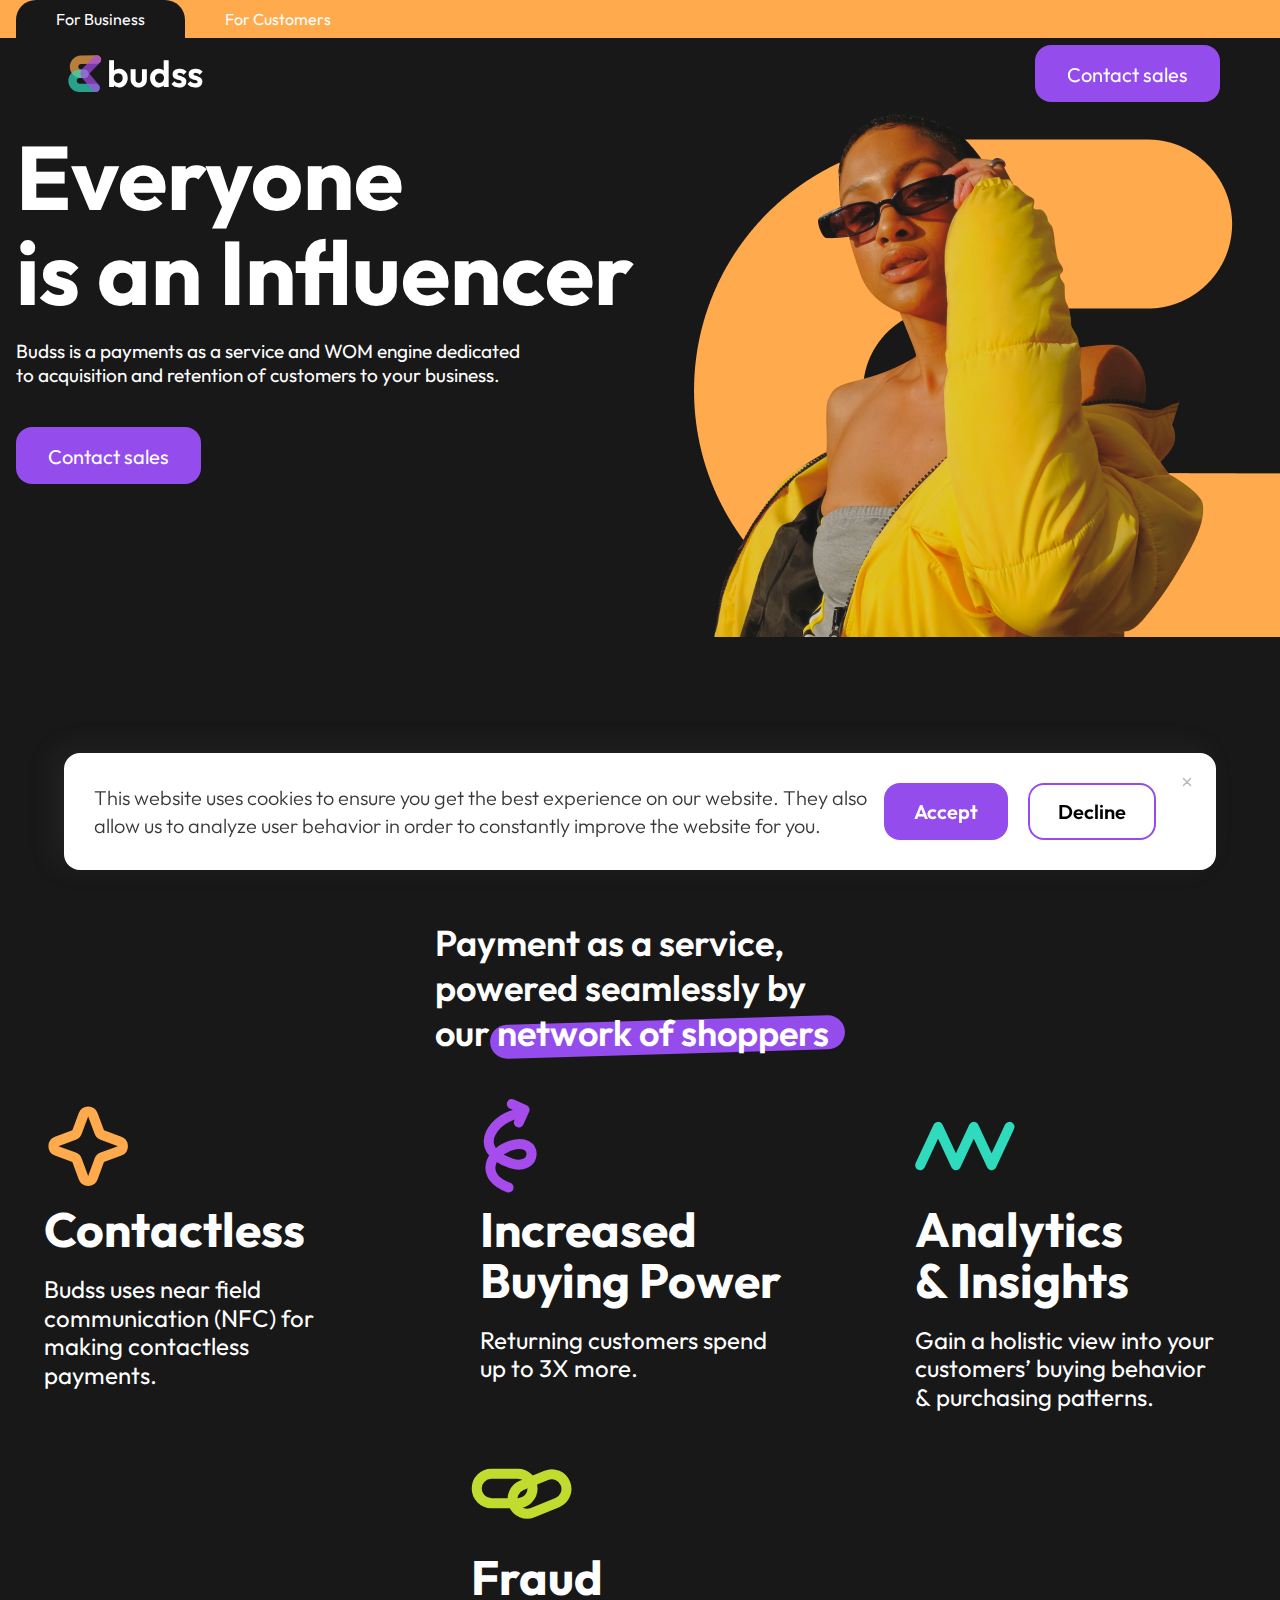
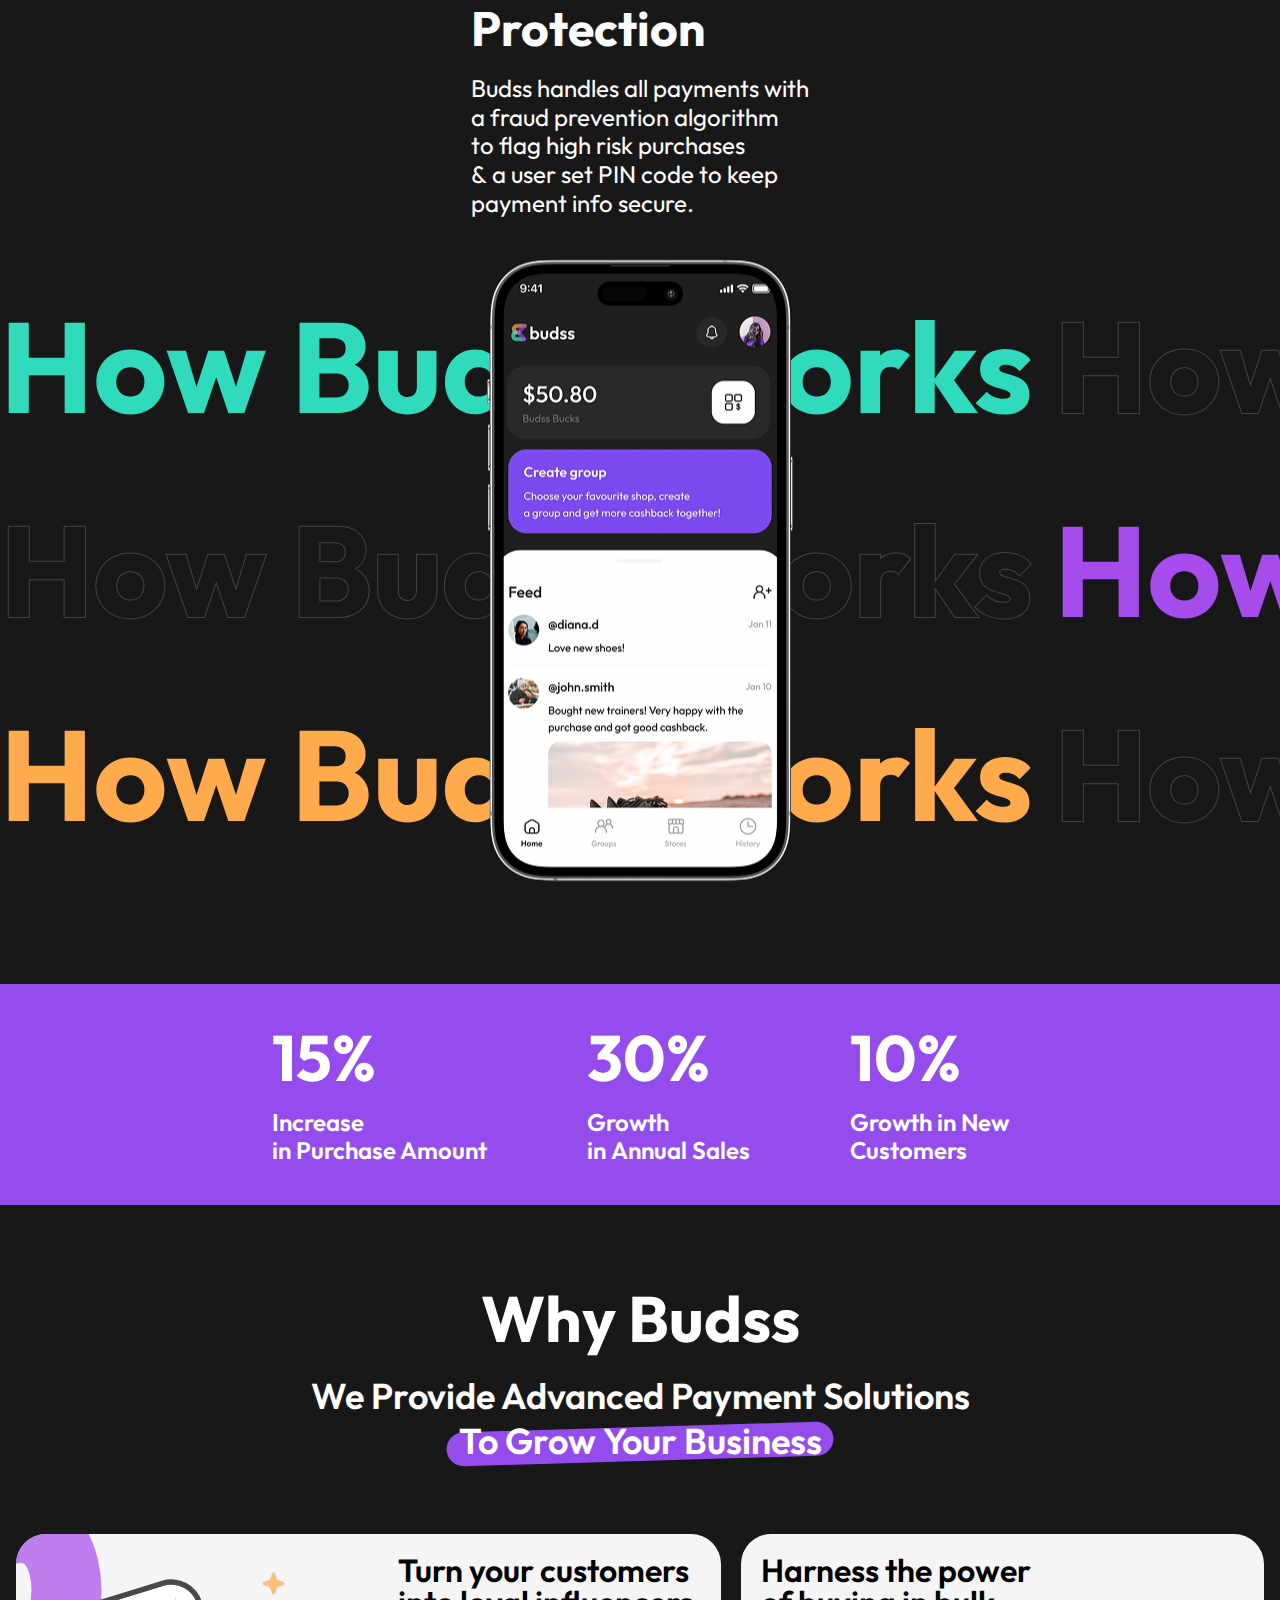
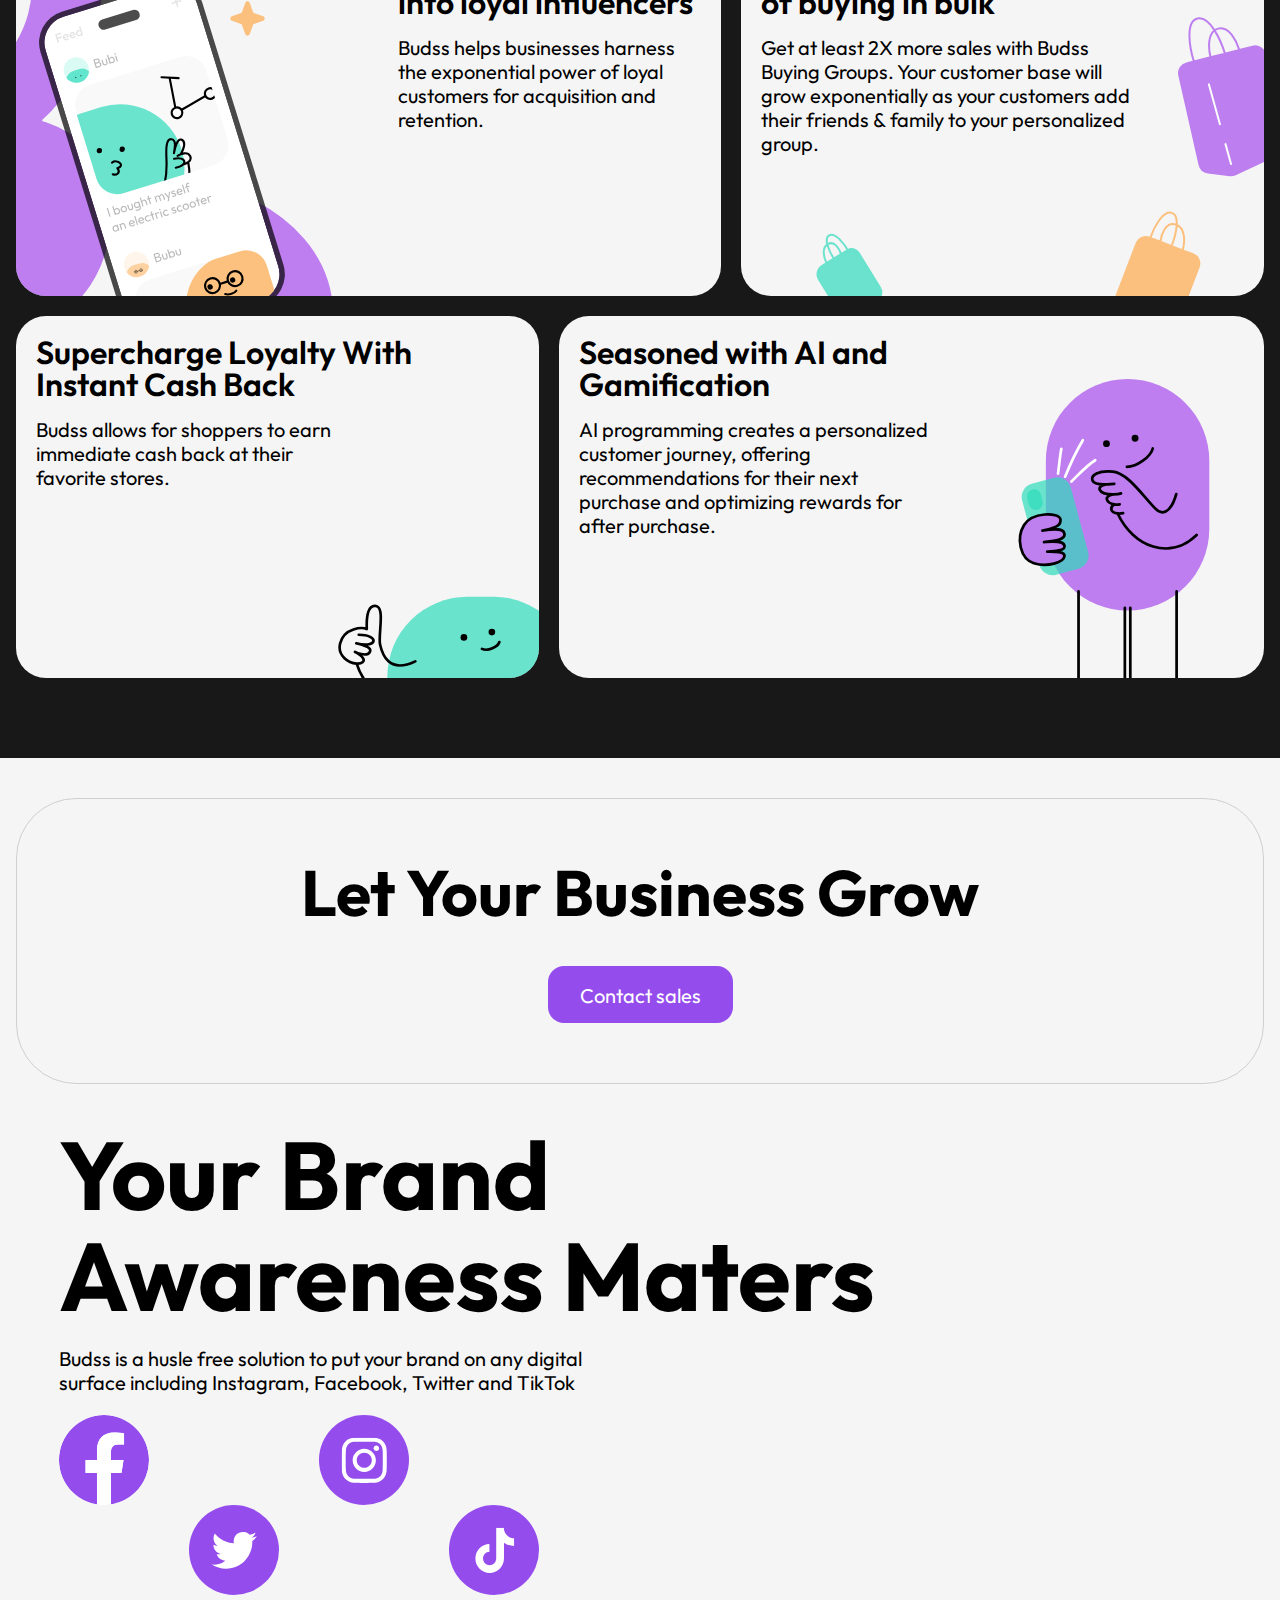
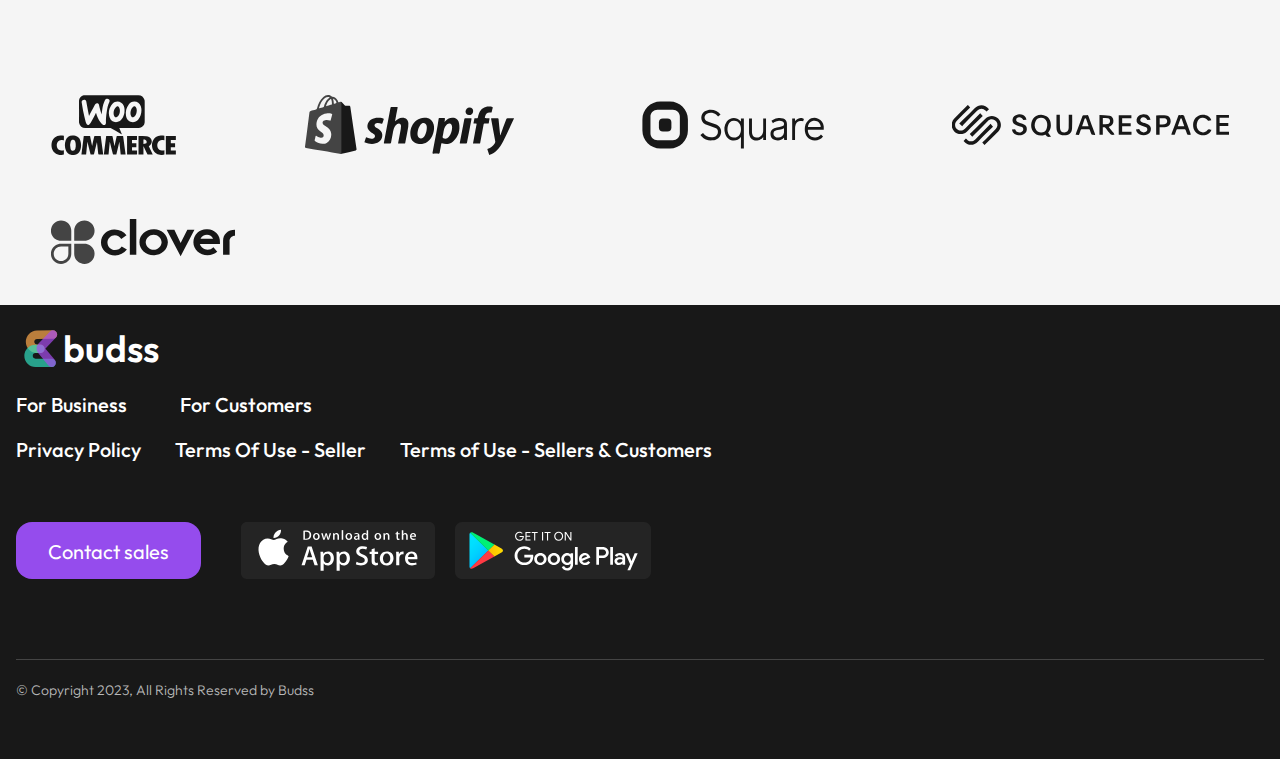
==== commit 45da70a7: "recode" ====
--- a/index.html
+++ b/index.html
@@ -5,6 +5,7 @@
     <meta charset="UTF-8">
     <meta name="viewport" content="width=device-width, initial-scale=1.0">
     <title>Budss</title>
+    <link rel="icon" type="image/x-icon" href="/favicon.ico">
     <link rel="preconnect" href="https://fonts.googleapis.com">
     <link rel="preconnect" href="https://fonts.gstatic.com" crossorigin>
     <link href="https://fonts.googleapis.com/css2?family=Outfit:wght@100..900&display=swap" rel="stylesheet">
@@ -28,8 +29,8 @@
                             <span class="modal__text nameText">Name
                                 <span class="modal__span">*</span>
                             </span>
-                            <span class="modal__wrapper">
-                                <input class="modal__input" placeholder="Enter name" name="Name">
+                            <span class="modal__wrapper wrapper-name">
+                                <input class="modal__input required input-name" placeholder="Enter name" name="Name">
                             </span>
                         </label>
 
@@ -37,9 +38,9 @@
                             <span class="modal__text emailText">Email
                                 <span class="modal__span">*</span>
                             </span>
-                            <span class="modal__wrapper">
-                                <input autocomplete="email" type="email" class="modal__input" placeholder="Enter email"
-                                    name="Email">
+                            <span class="modal__wrapper wrapper-email">
+                                <input autocomplete="email" type="email" class="modal__input required input-email"
+                                    placeholder="Enter email" name="Email">
                             </span>
                         </label>
 
@@ -61,8 +62,8 @@
                                 <span class="modal__text">Phone number
                                     <span class="modal__span">*</span>
                                 </span>
-                                <span class="modal__wrapper">
-                                    <input class="modal__input modal__input-tel" type="tel" autocomplete="tel"
+                                <span class="modal__wrapper wrapper-phone">
+                                    <input class="modal__input modal__input-tel required" type="tel" autocomplete="tel"
                                         placeholder="+7 900 000 00 00 " name="Phone" value="">
                                 </span>
                             </label>
@@ -82,6 +83,7 @@
                             </span>
                         </label>
                     </div>
+                    <span class="errors-form">Please fill in all required fields</span>
 
                     <p class="modal__description">By submitting this form you are agreeing to Budss's
                         <a href="#" target="_blank" class="modal__description__link">Privacy Policy </a>and <a href="#"
@@ -110,46 +112,50 @@
         </div>
     </div>
     <header class="header">
-        <div class="container header__container">
-            <nav class="header__nav">
-                <ul class="header__menu header__menu-left flex">
-                    <li class="header__menu-left__item activ"><a href="#">For Business</a></li>
-                    <li class="header__menu-left__item"><a href="#">For Customers</a></li>
-                </ul>
-                <ul class="header__menu header__menu-right flex">
-                    <li class="header__menu-item">
-                        <a href="#" class="header__logo flex">
-                            <img src="./images/logo.svg" alt="Budss">
-                            <p>budss</p>
-                        </a>
-                    </li>
-                    <li class="header__menu-item">
-                        <button class="header__btn btn">Contact sales</button>
-                        <div class="hamburger-menu">
-                            <div class="hamburger">
-                                <img src="./images/burger.svg" alt="menu">
+        <div class="header__wrapper">
+            <div class="container header__container">
+                <nav class="header__nav">
+                    <ul class="header__menu header__menu-left flex">
+                        <li class="header__menu-left__item activ"><a href="#">For Business</a></li>
+                        <li class="header__menu-left__item"><a href="#">For Customers</a></li>
+                    </ul>
+                    <ul class="header__menu header__menu-right flex">
+                        <li class="header__menu-item">
+                            <a href="#" class="header__logo flex">
+                                <img src="./images/logo.svg" alt="Budss">
+                                <p>budss</p>
+                            </a>
+                        </li>
+                        <li class="header__menu-item">
+                            <button class="header__btn btn">Contact sales</button>
+                            <div class="hamburger-menu">
+                                <div class="hamburger">
+                                    <img src="./images/burger.svg" alt="menu">
+                                </div>
                             </div>
-                        </div>
-                        <div class="humburger__wrapper hidden" id="humburger__wrapper">
-                            <div class="humburger__header-close flex">
-                                <button id="humburger__close-btn">
-                                    <img src="./images/closeburger.svg" alt="Close">
-                                </button>
-                            </div>
-                            <button class="hamburger-btn btn">Contact sales</button>
-                            <ul class="nav-links">
-                                <li><a href="#">For Business</a></li>
-                                <li><a href="#">For Customers</a></li>
-                                <li><a href="#">Privacy Policy</a></li>
-                                <li><a href="#">Terms Of&nbsp;Use&nbsp;- Seller</a></li>
-                                <li><a href="#">Terms of&nbsp;Use&nbsp;- Sellers &amp;&nbsp;Customers</a></li>
-                            </ul>
-                        </div>
-                    </li>
-                </ul>
-            </nav>
+                            
+                        </li>
+                    </ul>
+                </nav>
+            </div>
+        </div>
+        <div class="humburger-wrapper hidden" id="humburger__wrapper">
+            <div class="humburger-wrapper__close flex">
+                <button id="humburger__close-btn">
+                    <img src="./images/closeburger.svg" alt="Close">
+                </button>
+            </div>
+            <button class="hamburger-btn btn">Contact sales</button>
+            <ul class="nav-links">
+                <li><a href="#">For Business</a></li>
+                <li><a href="#">For Customers</a></li>
+                <li><a href="#">Privacy Policy</a></li>
+                <li><a href="#">Terms Of&nbsp;Use&nbsp;- Seller</a></li>
+                <li><a href="#">Terms of&nbsp;Use&nbsp;- Sellers &amp;&nbsp;Customers</a></li>
+            </ul>
         </div>
     </header>
+    
 
     <section class="hero flex">
         <div class="container hero__container">
@@ -161,8 +167,10 @@
             <button class="hero__button btn">Contact sales</button>
         </div>
         <picture class="hero__picture hero__picture--mobile">
-            <source srcset="./images/heroImgMedia@2x.webp 2x, ./images/heroImgMedia.webp 1x" type="image/webp" media="(max-width: 425px)">
-            <source srcset="./images/heroImgMedia@2x.png 2x, ./images/heroImgMedia.png 1x" type="image/png" media="(max-width: 425px)">
+            <source srcset="./images/heroImgMedia@2x.webp 2x, ./images/heroImgMedia.webp 1x" type="image/webp"
+                media="(max-width: 425px)">
+            <source srcset="./images/heroImgMedia@2x.png 2x, ./images/heroImgMedia.png 1x" type="image/png"
+                media="(max-width: 425px)">
             <img src="./images/heroImgMedia.png" alt="Фотография девушки">
         </picture>
         <picture class="hero__picture hero__picture--desktop">
@@ -170,7 +178,7 @@
             <source srcset="./images/heroImg@2x.png 2x, ./images/heroImg.png 1x" type="image/png">
             <img src="./images/heroImg.png" alt="Фотография девушки">
         </picture>
-        
+
     </section>
 
     <section class="about-budss">
@@ -369,7 +377,7 @@
     </footer>
 
     <div class="cookie" id="cookie">
-        <div class="modal__close cookieBtn">
+        <div class="cookie__close-btn cookieBtn">
             <img src="./images/closeForm.svg" alt="Close">
         </div>
         <div class="cookie__content">This website uses cookies to ensure you get the best experience on our website.
--- a/styles/index.css
+++ b/styles/index.css
@@ -50,7 +50,7 @@
     height: 57px;
     min-width: 182px;
     color: #FFFFFF;
-    padding: 16px 31px;
+    padding: 1rem 1.938rem;
     outline: none;
     border: 1px solid transparent;
     border-radius: 16px;
@@ -67,7 +67,7 @@
     position: absolute;
     top: 100%;
     right: 100%;
-    width: 2em;
+    width: 3em;
     height: 1em;
     border-radius: 50%;
     background-color: #000000;
@@ -110,8 +110,6 @@
 }
 
 
-
-
 @font-face {
     font-family: 'Outfit';
     src: url('../fonts/Outfit-Light.woff2') format('woff2'),
@@ -156,23 +154,49 @@
     font-family: 'Outfit', sans-serif;
     background-color: var(--back-color);
     color: var(--text-color);
-    padding-top: 108px;
-}
+    max-width: 2560px;
+    margin: 0 auto;
+}
+
 
 .title {
-    font-size: 96px;
+    font-size: 6rem;
     font-weight: 700;
-    line-height: 101.76px;
+    line-height: 6.36rem;
+}
+
+.activ {
+    background-color: var(--back-color);
+}
+
+.hidden {
+    display: none;
+}
+
+.errors-form {
+    display: none;
+    font-size: 1rem;
+    font-weight: 400;
+    line-height: 1.26rem;
+    color: #EC1211;
+    margin-bottom: 1.25rem;
 }
 
 /* HEADER */
-
 .header {
     position: relative;
     width: 100%;
-    -webkit-transition: all .3s ease-in-out;
-    -o-transition: all .3s ease-in-out;
-    transition: all .3s ease-in-out;
+    -webkit-transition: all 0.3s ease-in-out;
+    -o-transition: all 0.3s ease-in-out;
+    transition: all 0.3s ease-in-out;
+}
+
+.header__wrapper {
+    position: static;
+    width: 100%;
+    -webkit-transition: all 0.3s ease-in-out;
+    -o-transition: all 0.3s ease-in-out;
+    transition: all 0.3s ease-in-out;
 }
 
 .header__menu-left {
@@ -181,28 +205,63 @@
     -webkit-transition: opacity .3s ease-in-out, height .3s ease-in-out;
     -o-transition: opacity .3s ease-in-out, height .3s ease-in-out;
     transition: opacity .3s ease-in-out, height .3s ease-in-out;
-}
-
-.header__menu-left__item {
-    padding: 9px 40px 9px 40px;
-    border-radius: 20px 20px 0px 0px;
-}
-
-.activ {
-    background-color: var(--back-color);
+    -webkit-backface-visibility: hidden;
+    backface-visibility: hidden;
+}
+
+.header__menu-left.hidden {
+    opacity: 0;
+    height: 0;
+    overflow: hidden;
+}
+
+.menu-open {
+    position: fixed;
+    width: 100%;
+    top: 0;
+    left: 0;
+    z-index: 1002;
+    background-color: #181818;
 }
 
 .header__menu-right {
+    width: 100%;
+    display: -webkit-box;
+    display: -ms-flexbox;
+    display: flex;
     -webkit-box-align: center;
     -ms-flex-align: center;
     align-items: center;
     -webkit-box-pack: justify;
     -ms-flex-pack: justify;
     justify-content: space-between;
-    padding: 7px 60px 6px 68px;
-    -webkit-transition: top .3s ease-in-out, padding .3s ease-in-out;
-    -o-transition: top .3s ease-in-out, padding .3s ease-in-out;
-    transition: top .3s ease-in-out, padding .3s ease-in-out;
+    padding: 0.438rem 3.75rem 0.375rem 4.25rem;
+    -webkit-transition: top 0.3s ease-in-out, padding 0.3s ease-in-out;
+    -o-transition: top 0.3s ease-in-out, padding 0.3s ease-in-out;
+    transition: top 0.3s ease-in-out, padding 0.3s ease-in-out;
+    will-change: transform;
+}
+
+.header__menu-right.sticky {
+    position: fixed;
+    width: 100%;
+    top: 0;
+    z-index: 100;
+    background-color: #181818;
+    padding: 0.438rem 3.75rem 0.375rem 4.25rem;
+    -webkit-transition: background-color 0.3s ease-in-out;
+    -o-transition: background-color 0.3s ease-in-out;
+    transition: background-color 0.3s ease-in-out;
+}
+
+.header__wrapper.sticky-padding {
+    min-height: 108px;
+}
+
+
+.header__menu-left__item {
+    padding: 0.563rem 2.5rem 0.563rem 2.5rem;
+    border-radius: 20px 20px 0px 0px;
 }
 
 .header__logo {
@@ -212,13 +271,13 @@
 }
 
 .header__logo p {
-    font-size: 37px;
+    font-size: 2.313rem;
     font-weight: 600;
     padding-left: 5px;
 }
 
 .hamburger-btn {
-    margin-bottom: 177px;
+    margin-bottom: 11.063rem;
 }
 
 .nav-links {
@@ -227,20 +286,20 @@
     display: flex;
     -webkit-box-orient: vertical;
     -webkit-box-direction: normal;
-        -ms-flex-direction: column;
-            flex-direction: column;
+    -ms-flex-direction: column;
+    flex-direction: column;
     gap: 1rem;
 }
 
 .nav-links a {
-    font-size: 20px;
+    font-size: 1.25rem;
     font-weight: 500;
-    line-height: 25.2px;
+    line-height: 1.575rem;
 }
 
 .hamburger-menu {
+    display: none;
     text-align: end;
-    display: none;
 }
 
 .show-menu {
@@ -261,8 +320,8 @@
     justify-content: space-between;
     -ms-flex-wrap: wrap;
     flex-wrap: wrap;
-    margin-bottom: 101px;
-    padding: 62px 0 0 110px;
+    margin-bottom: 6.313rem;
+    padding: 3.875rem 0 0 6.875rem;
 }
 
 .hero__container {
@@ -271,30 +330,30 @@
     flex: 1;
     max-width: 49%;
     min-width: 320px;
-    padding-top: 22px;
+    padding-top: 1.375rem;
 }
 
 .hero__title {
-    font-size: clamp(24px, 7vw, 96px);
-    margin-bottom: 19px;
+    font-size: clamp(1.5rem, 7vw, 6rem);
+    margin-bottom: 1.188rem;
     line-height: calc(101.76 / 96 * 1em);
 }
 
 .hero__description {
-    font-size: clamp(16px, 1.5vw, 20px);
+    font-size: clamp(1rem, 1.5vw, 1.25rem);
     font-weight: 400;
-    line-height: 24px;
-    margin-bottom: 40px;
-}
-
-.hero__picture{
+    line-height: 1.5rem;
+    margin-bottom: 2.5rem;
+}
+
+.hero__picture {
+    display: -webkit-box;
+    display: -ms-flexbox;
+    display: flex;
     -webkit-box-flex: 1;
     -ms-flex: 1;
     flex: 1;
     max-width: 50%;
-    display: -webkit-box;
-    display: -ms-flexbox;
-    display: flex;
     -webkit-box-pack: right;
     -ms-flex-pack: right;
     justify-content: right;
@@ -303,7 +362,7 @@
 .hero__picture img {
     width: 100%;
     height: auto;
-    width: 595px;
+    width: 37.188rem;
     -o-object-fit: cover;
     object-fit: cover;
 }
@@ -312,29 +371,29 @@
 /* ABOUT-BUDSS  */
 
 .about-budss {
-    margin-bottom: 107px;
+    margin-bottom: 6.688rem;
 }
 
 .about-budss__title {
-    margin-bottom: 80px;
-    padding-left: 60px;
+    margin-bottom: 5rem;
+    padding-left: 3.75rem;
 }
 
 .about-budss__left__description {
     position: relative;
-    margin-left: 60px;
     width: 410px;
-    font-size: 36px;
+    font-size: 2.25rem;
     font-weight: 600;
-    line-height: 45.36px;
-    margin-bottom: 145px;
+    line-height: 2.835rem;
+    margin-left: 3.75rem;
+    margin-bottom: 9.063rem;
 }
 
 .about-budss__left__description::before {
     content: "";
     position: absolute;
     right: 0;
-    bottom: 2px;
+    bottom: 0.125rem;
     width: 355px;
     height: 34px;
     background-color: var(--primary-color);
@@ -346,7 +405,7 @@
 }
 
 .about-budss__container {
-    gap: 118px;
+    gap: 7.375rem;
 }
 
 .about-budss__right {
@@ -368,36 +427,35 @@
 
 
 .about-budss__right__icon {
-    margin-bottom: 4px;
+    margin-bottom: 0.25rem;
 }
 
 .about-budss__right__title {
-    font-size: 48px;
+    font-size: 3rem;
     font-weight: 700;
-    line-height: 50.88px;
-    margin-bottom: 20px;
+    line-height: 3.18rem;
+    margin-bottom: 1.25rem;
 }
 
 .about-budss__right__desctiption {
-    font-size: 24px;
+    font-size: 1.5rem;
     font-weight: 400;
-    line-height: 28.8px;
+    line-height: 1.8rem;
 }
 
 /* ANIMATED-SHOWCASE */
 
-
 .animated-showcase {
-    margin-bottom: 102px;
+    margin-bottom: 6.375rem;
 }
 
 .animated-showcase__container {
     position: relative;
-    overflow: hidden;
     width: 100%;
     height: 100%;
-    padding-top: 40px;
-    padding-bottom: 40px;
+    padding-top: 2.5rem;
+    padding-bottom: 2.5rem;
+    overflow: hidden;
 }
 
 .animated-showcase__background {
@@ -408,7 +466,7 @@
     -webkit-box-direction: normal;
     -ms-flex-direction: column;
     flex-direction: column;
-    gap: 68px;
+    gap: 4.25rem;
 }
 
 .scrolling-text {
@@ -422,7 +480,7 @@
 }
 
 .scrolling-text img {
-    margin-right: 10px;
+    margin-right: 0.625rem;
 }
 
 .text-1,
@@ -504,10 +562,10 @@
     position: absolute;
     top: 50%;
     left: 50%;
+    width: 308px;
     -webkit-transform: translate(-50%, -50%);
     -ms-transform: translate(-50%, -50%);
     transform: translate(-50%, -50%);
-    width: 308px;
     z-index: 10;
 }
 
@@ -522,25 +580,30 @@
     align-items: center;
     width: 100%;
     background-color: var(--primary-color);
-    gap: 100px;
-    padding: 40px 0;
+    gap: 6.25rem;
+    padding: 2.5rem 0;
 }
 
 .statistics__value {
-    font-size: 64px;
+    font-size: 4rem;
     font-weight: 700;
-    line-height: 67.84px;
-    margin-bottom: 16px;
+    line-height: 4.24rem;
+    margin-bottom: 1rem;
 }
 
 .statistics__label {
+    font-size: 1.5rem;
+    font-weight: 600;
+    line-height: 1.8rem;
     white-space: pre-line;
-    font-size: 24px;
-    font-weight: 600;
-    line-height: 28.8px;
 }
 
 /* FEATURES */
+
+.features {
+    display: flex;
+    justify-content: center;
+}
 
 .features__container {
     padding: 100px 70px;
@@ -554,6 +617,7 @@
     -webkit-box-align: center;
     -ms-flex-align: center;
     align-items: center;
+    max-width: 1480px;
 }
 
 .features__header {
@@ -562,24 +626,24 @@
 }
 
 .features__title {
-    font-size: 64px;
-    line-height: 67.84px;
-    margin-bottom: 20px;
+    font-size: 4rem;
+    line-height: 4.24rem;
+    margin-bottom: 1.25rem;
 }
 
 .features__description {
     position: relative;
-    font-size: 36px;
+    font-size: 2.25rem;
     font-weight: 600;
-    line-height: 45.36px;
-    margin-bottom: 70px;
+    line-height: 2.835rem;
+    margin-bottom: 4.375rem;
 }
 
 .features__description::before {
     content: "";
     position: absolute;
     left: 50%;
-    bottom: 3px;
+    bottom: 0.188rem;
     width: 387px;
     height: 34px;
     background-color: var(--primary-color);
@@ -596,31 +660,31 @@
     display: flex;
     -ms-flex-wrap: wrap;
     flex-wrap: wrap;
-    gap: 20px;
+    gap: 1.25rem;
 }
 
 .features__card {
     position: relative;
+    height: 362px;
+    background-color: #f5f5f5;
     -webkit-box-sizing: border-box;
     box-sizing: border-box;
-    background-color: #f5f5f5;
     border-radius: 30px;
-    height: 362px;
     overflow: hidden;
 }
 
 .features__card:nth-child(1),
 .features__card:nth-child(4) {
     -webkit-box-flex: 0;
-    -ms-flex: 0 0 calc(57.2656% - 10px);
-    flex: 0 0 calc(57.2656% - 10px);
+    -ms-flex: 0 0 calc(57.2656% - 0.625rem);
+    flex: 0 0 calc(57.2656% - 0.625rem);
 }
 
 .features__card:nth-child(2),
 .features__card:nth-child(3) {
     -webkit-box-flex: 0;
-    -ms-flex: 0 0 calc(42.7344% - 10px);
-    flex: 0 0 calc(42.7344% - 10px);
+    -ms-flex: 0 0 calc(42.7344% - 0.625rem);
+    flex: 0 0 calc(42.7344% - 0.625rem);
 }
 
 .features__card-text {
@@ -629,15 +693,15 @@
 }
 
 .features__card-title {
-    font-size: 48px;
+    font-size: 3rem;
     font-weight: 600;
-    line-height: 60.48px;
-    margin-bottom: 18px;
+    line-height: 3.78rem;
+    margin-bottom: 1.125rem;
 }
 
 .features__card-description {
-    font-size: 20px;
-    line-height: 24px;
+    font-size: 1.25rem;
+    line-height: 1.5rem;
 }
 
 .features__card-image {
@@ -660,7 +724,7 @@
 
 .features__card-text-1 {
     max-width: 22.4rem;
-    margin: 40px 47px;
+    margin: 2.5rem 2.938rem;
 }
 
 .features__card-text-2 {
@@ -683,7 +747,7 @@
 }
 
 .features__card-text-3 {
-    max-width: 27.5rem;
+    max-width: 440px;
 }
 
 .features__card-text-3 p {
@@ -707,24 +771,31 @@
 /* CONTACTS */
 
 .contacts {
-    padding: 100px 0;
+    display: flex;
+    justify-content: center;
+    padding: 6.25rem 0;
     background-color: #F5F5F5;
     color: #000000;
+    margin: 0 auto;
+}
+
+.contacts__container {
+    max-width: 1480px;
 }
 
 .contact-sales {
     text-align: center;
-    padding: 60px 0;
+    padding: 3.75rem 0;
     border: 1px solid #CFCFCF;
     border-radius: 60px;
-    margin: 0 60px;
-    margin-bottom: 100px;
+    margin: 0 3.75rem;
+    margin-bottom: 6.25rem;
 }
 
 .contact-sales__title {
-    font-size: 64px;
-    line-height: 67.84px;
-    margin-bottom: 39px;
+    font-size: 4rem;
+    line-height: 4.24rem;
+    margin-bottom: 2.438rem;
 }
 
 .contact-sales__btn:hover {
@@ -735,14 +806,14 @@
     -webkit-box-align: center;
     -ms-flex-align: center;
     align-items: center;
-    margin: 0 45px 100px 59px;
+    margin: 0 2.813rem 6.25rem 3.688rem;
 }
 
 @media (max-width: 1405px) {
     .brand-awareness {
         -ms-flex-wrap: wrap;
         flex-wrap: wrap;
-        gap: 20px;
+        gap: 1.25rem;
     }
 
     .brand-awareness__links {
@@ -760,10 +831,10 @@
 }
 
 .brand-awareness__description {
-    font-size: 20px;
+    max-width: 543px;
+    font-size: 1.25rem;
     font-weight: 400;
-    line-height: 24px;
-    max-width: 543px;
+    line-height: 1.5rem;
 }
 
 .brand-awareness__links {
@@ -785,21 +856,21 @@
 
 .brand-awareness__links img:nth-child(2),
 .brand-awareness__links img:nth-child(4) {
-    margin-left: 170px;
+    margin-left: 10.625rem;
 }
 
 .brand-awareness__links img:nth-child(3) {
-    margin-left: 130px;
+    margin-left: 8.125rem;
 }
 
 .brands {
     -ms-flex-wrap: wrap;
     flex-wrap: wrap;
-    gap: clamp(2.5rem, 5vw, 5.625rem);
-    padding: 0 51px;
     -webkit-box-pack: justify;
     -ms-flex-pack: justify;
     justify-content: space-between;
+    gap: clamp(2.5rem, 5vw, 5.625rem);
+    padding: 0 3.188rem;
 }
 
 .brands__item {
@@ -811,7 +882,7 @@
 /* FOOTER */
 
 .footer {
-    padding: 40px 60px 20px 60px;
+    padding: 2.5rem 3.75rem 1.25rem 3.75rem;
 }
 
 .footer__top {
@@ -823,22 +894,22 @@
     -webkit-box-align: center;
     -ms-flex-align: center;
     align-items: center;
-    padding-bottom: 28px;
+    row-gap: 1.25rem;
+    padding-bottom: 1.75rem;
     border-bottom: 1px solid #444444;
-    row-gap: 20px;
 }
 
 .footer__brand {
     -webkit-box-align: center;
     -ms-flex-align: center;
     align-items: center;
-    margin-left: 8px;
+    margin-left: 0.5rem;
 }
 
 .footer__brand p {
     font-size: 2.313rem;
     font-weight: 600;
-    margin: 0 12px 0 5px;
+    margin: 0 0.75rem 0 0.313rem;
 }
 
 .footer__nav {
@@ -863,18 +934,18 @@
 }
 
 .footer__bottom {
-    margin-top: 21px;
     -webkit-box-pack: justify;
     -ms-flex-pack: justify;
     justify-content: space-between;
-    font-size: 14px;
+    font-size: 0.875rem;
     font-weight: 300;
     color: #B9B9B9;
-    margin-bottom: 40px;
+    margin-top: 1.313rem;
+    margin-bottom: 2.5rem;
 }
 
 .footer__legal a:not(:last-child) {
-    margin-right: 18px;
+    margin-right: 1.125rem;
 }
 
 .footer__legal {
@@ -882,52 +953,25 @@
     text-decoration-line: underline;
 }
 
-
-
-
-
-
-.header__menu-right {
-    -webkit-transition: top 0.3s ease-in-out;
-    -o-transition: top 0.3s ease-in-out;
-    transition: top 0.3s ease-in-out;
-}
-
-.header__menu-right.sticky {
-    position: fixed;
-    top: 0;
-    z-index: 100;
-    background-color: #181818;
-    width: 100%;
-    padding: 7px 60px 6px 68px;
-}
-
-
-.header__menu-left.hidden {
-    opacity: 0;
-    height: 0;
-    overflow: hidden;
-}
-
-.humburger__wrapper {
+.humburger-wrapper {
     position: fixed;
     left: 0px;
     top: 0px;
     width: 100vw;
     height: 100vh;
     min-height: 812px;
-    padding: 0px 16px;
+    padding: 0px 1rem;
     background-color: rgb(24, 24, 24);
     z-index: 1001;
 }
 
-.humburger__header-close {
+.humburger-wrapper__close {
     -webkit-box-pack: end;
-        -ms-flex-pack: end;
-            justify-content: flex-end;
+    -ms-flex-pack: end;
+    justify-content: flex-end;
     -webkit-box-align: center;
-        -ms-flex-align: center;
-            align-items: center;
+    -ms-flex-align: center;
+    align-items: center;
     height: 71px;
-    margin-bottom: 125px;
+    margin-bottom: 7.813rem;
 }--- a/styles/media.css
+++ b/styles/media.css
@@ -1,4 +1,3 @@
-
 @media (max-width: 1368px) {
 
     .hero {
@@ -6,38 +5,38 @@
     }
 
     .hero__container {
-        margin-bottom: 124px;
-        padding: 22px 16px 0 16px;
+        margin-bottom: 7.75rem;
+        padding: 1.375rem 1rem 0 1rem;
     }
 
     .header__menu-left {
-        padding: 0 16px;
+        padding: 0 1rem;
     }
 
     .header__menu-right {
         -webkit-box-align: center;
-            -ms-flex-align: center;
-                align-items: center;
+        -ms-flex-align: center;
+        align-items: center;
         -webkit-box-pack: justify;
-            -ms-flex-pack: justify;
-                justify-content: space-between;
+        -ms-flex-pack: justify;
+        justify-content: space-between;
     }
 
     .about-budss__container {
         -webkit-box-orient: vertical;
         -webkit-box-direction: normal;
-            -ms-flex-direction: column;
-                flex-direction: column;
-        gap: 40px;
+        -ms-flex-direction: column;
+        flex-direction: column;
+        gap: 2.5rem;
         -webkit-box-align: center;
-            -ms-flex-align: center;
-                align-items: center;
+        -ms-flex-align: center;
+        align-items: center;
     }
 
     .about-budss__right {
         -webkit-box-pack: space-evenly;
-            -ms-flex-pack: space-evenly;
-                justify-content: space-evenly;
+        -ms-flex-pack: space-evenly;
+        justify-content: space-evenly;
     }
 
     .about-budss__title {
@@ -49,7 +48,7 @@
     }
 
     .about-budss {
-        margin-bottom: 40px;
+        margin-bottom: 2.5rem;
     }
 
     .about-budss__left__description {
@@ -57,7 +56,7 @@
     }
 
     .features__container {
-        padding: 80px 16px;
+        padding: 5rem 1rem;
     }
 
     .features__card {
@@ -65,7 +64,7 @@
     }
 
     .features__card-text {
-        margin: 20px;
+        margin: 1.25rem;
     }
 
     .features__card-text-1 {
@@ -82,36 +81,36 @@
     }
 
     .features__card-title {
-        font-size: 32px;
-        line-height: 32px;
+        font-size: 2rem;
+        line-height: 2rem;
     }
 
     .contact-sales {
         text-align: center;
-        padding: 60px 0;
+        padding: 3.75rem 0;
         border: 1px solid #CFCFCF;
         border-radius: 60px;
-        margin: 0 16px;
-        margin-bottom: 40px;
+        margin: 0 1rem;
+        margin-bottom: 2.5rem;
     }
 
     .contacts {
-        padding: 40px 0;
+        padding: 2.5rem 0;
     }
 
     .footer {
-        padding: 20px 16px;
+        padding: 1.25rem 1rem;
     }
 
     .footer__top {
         -webkit-box-orient: vertical;
         -webkit-box-direction: normal;
-            -ms-flex-direction: column;
-                flex-direction: column;
+        -ms-flex-direction: column;
+        flex-direction: column;
         -webkit-box-align: start;
-            -ms-flex-align: start;
-                align-items: flex-start;
-        padding-bottom: 40px;
+        -ms-flex-align: start;
+        align-items: flex-start;
+        padding-bottom: 2.5rem;
     }
 
     .footer__nav {
@@ -119,13 +118,13 @@
         display: -ms-flexbox;
         display: flex;
         -ms-flex-wrap: wrap;
-            flex-wrap: wrap;
+        flex-wrap: wrap;
         gap: 1rem;
     }
 
     .footer__downloads {
         -ms-flex-wrap: wrap;
-            flex-wrap: wrap;
+        flex-wrap: wrap;
     }
 
     .footer__button {
@@ -141,19 +140,19 @@
         display: -ms-flexbox;
         display: flex;
         -ms-flex-wrap: wrap;
-            flex-wrap: wrap;
+        flex-wrap: wrap;
         gap: 1rem;
         font-weight: 500;
         font-size: 1.25rem;
         -webkit-text-decoration-line: none;
-                text-decoration-line: none;
-        margin-bottom: 40px;
+        text-decoration-line: none;
+        margin-bottom: 2.5rem;
     }
 }
 
 @media (max-width: 940px) {
     .brand-awareness__title {
-        font-size: 72px;
+        font-size: 4.5rem;
     }
 
     .features__card-text-1 {
@@ -161,22 +160,22 @@
     }
 
     .features__card-title {
-        font-size: 54px;
-        line-height: 55px;
+        font-size: 3.375rem;
+        line-height: 3.438;
     }
 
     .features__card:nth-child(1),
     .features__card:nth-child(4) {
         -webkit-box-flex: 0;
-            -ms-flex: 0 0 calc(100%);
-                flex: 0 0 calc(100%);
+        -ms-flex: 0 0 calc(100%);
+        flex: 0 0 calc(100%);
     }
 
     .features__card:nth-child(2),
     .features__card:nth-child(3) {
         -webkit-box-flex: 0;
-            -ms-flex: 0 0 calc(100%);
-                flex: 0 0 calc(100%);
+        -ms-flex: 0 0 calc(100%);
+        flex: 0 0 calc(100%);
     }
 }
 
@@ -187,33 +186,30 @@
     }
 
     .header__logo p {
-        font-size: 37px;
+        font-size: 2.313rem;
         font-weight: 600;
-        line-height: 17px;
-    }
-
-    .header__menu-right {
-        padding: 14px 32px 0 22px;
-    }
-
+        line-height: 1.063rem;
+    }
+
+    .header__menu-right,
     .header__menu-right.sticky {
-        padding: 14px 32px 0 22px;
+        padding: 0.875rem 2rem 0.5rem 1.375rem;
     }
 
     .header__container {
-        margin-bottom: 51px;
+        margin-bottom: 3.188rem;
     }
 
     .hero__title {
-        font-size: 40px;
-        line-height: 42.4px;
-        margin-bottom: 20px;
+        font-size: 2.5rem;
+        line-height: 2.65rem;
+        margin-bottom: 1.25rem;
     }
 
     .hero__description {
-        font-size: 16px;
-        line-height: 20.16px;
-        margin-bottom: 40px;
+        font-size: 1rem;
+        line-height: 1.26rem;
+        margin-bottom: 2.5rem;
 
     }
 
@@ -224,17 +220,17 @@
     .hero {
         -webkit-box-orient: vertical;
         -webkit-box-direction: normal;
-            -ms-flex-direction: column;
-                flex-direction: column;
+        -ms-flex-direction: column;
+        flex-direction: column;
         -webkit-box-align: end;
-            -ms-flex-align: end;
-                align-items: flex-end;
+        -ms-flex-align: end;
+        align-items: flex-end;
         text-align: center;
     }
 
     .hero__container {
         max-width: 100%;
-        padding: 22px 16px 0 16px;
+        padding: 1.375rem 1rem 0 1rem;
     }
 
     .hero__picture img {
@@ -242,15 +238,15 @@
     }
 
     .title {
-        font-size: 40px;
+        font-size: 2.5rem;
         font-weight: 700;
-        line-height: 42.4px;
+        line-height: 2.65rem;
     }
 
     .about-budss__title {
         padding: 0;
         text-align: left;
-        margin-bottom: 30px;
+        margin-bottom: 1.875rem;
     }
 
     .about-budss {
@@ -259,8 +255,8 @@
 
     .about-budss__container {
         -webkit-box-align: start;
-            -ms-flex-align: start;
-                align-items: flex-start;
+        -ms-flex-align: start;
+        align-items: flex-start;
     }
 
     .about-budss__right__item {
@@ -269,35 +265,35 @@
     }
 
     .animated-showcase__background {
-        gap: 93px;
+        gap: 5.813rem;
     }
 
     .statistics__container {
         -webkit-box-orient: vertical;
         -webkit-box-direction: normal;
-            -ms-flex-direction: column;
-                flex-direction: column;
+        -ms-flex-direction: column;
+        flex-direction: column;
         -webkit-box-align: start;
-            -ms-flex-align: start;
-                align-items: flex-start;
-        gap: 39px;
-        padding: 40px 16px;
+        -ms-flex-align: start;
+        align-items: flex-start;
+        gap: 2.438rem;
+        padding: 2.5rem 16px;
     }
 
     .statistics__item {
         display: -webkit-box;
         display: -ms-flexbox;
         display: flex;
-        gap: 20px;
+        gap: 1.25rem;
         -webkit-box-align: center;
-            -ms-flex-align: center;
-                align-items: center;
+        -ms-flex-align: center;
+        align-items: center;
     }
 
     .statistics__value {
         margin: 0;
         font-size: 2.5rem;
-        line-height: 42.4px;
+        line-height: 2.65rem;
     }
 
     .statistics__label {
@@ -307,47 +303,47 @@
     }
 
     .features__description {
-        margin-bottom: 40px;
-        font-size: 24px;
-        line-height: 28.8px;
+        margin-bottom: 2.5rem;
+        font-size: 1.5rem;
+        line-height: 1.8rem;
     }
 
     .contact-sales {
-        padding: 40px 20px;
+        padding: 2.5rem 1.25rem;
     }
 
     .brand-awareness {
-        margin: 0 16px 40px 16px;
+        margin: 0 1rem 2.5rem 1rem;
     }
 
     .square {
         -webkit-box-ordinal-group: 2;
-            -ms-flex-order: 1;
-                order: 1;
+        -ms-flex-order: 1;
+        order: 1;
     }
 
     .shopify {
         -webkit-box-ordinal-group: 3;
-            -ms-flex-order: 2;
-                order: 2;
+        -ms-flex-order: 2;
+        order: 2;
     }
 
     .wooCommerce {
         -webkit-box-ordinal-group: 4;
-            -ms-flex-order: 3;
-                order: 3;
+        -ms-flex-order: 3;
+        order: 3;
     }
 
     .squareSace {
         -webkit-box-ordinal-group: 5;
-            -ms-flex-order: 4;
-                order: 4;
+        -ms-flex-order: 4;
+        order: 4;
     }
 
     .clover {
         -webkit-box-ordinal-group: 6;
-            -ms-flex-order: 5;
-                order: 5;
+        -ms-flex-order: 5;
+        order: 5;
     }
 
     .brand-awareness-text {
@@ -361,13 +357,13 @@
 
     .features__description::before {
         width: 243px;
-        height: 21.7px;
+        height: 1.356rem;
         left: auto;
         right: 0;
         bottom: 1px;
         -webkit-transform: rotate(-1.69deg);
-            -ms-transform: rotate(-1.69deg);
-                transform: rotate(-1.69deg);
+        -ms-transform: rotate(-1.69deg);
+        transform: rotate(-1.69deg);
     }
 
     .brand-awareness__links {
@@ -376,7 +372,7 @@
     }
 
     .brand-awareness__links img {
-        width: 64px;
+        width: 4rem;
     }
 
     .brand-awareness__links img:nth-child(1) {
@@ -385,20 +381,20 @@
 
     .brand-awareness__links img:nth-child(2),
     .brand-awareness__links img:nth-child(4) {
-        margin-left: 120px;
+        margin-left: 7.5rem;
     }
 
     .brand-awareness__links img:nth-child(3) {
-        margin-left: 92px;
+        margin-left: 5.75rem;
     }
 
     .brands {
-        padding: 50px 20px;
-        gap: 30px 40px;
+        padding: 3.125rem 1.25rem;
+        gap: 1.875rem 2.5rem;
     }
 
     .footer__bottom {
-        margin-top: 12px;
+        margin-top: 0.75rem;
         margin-bottom: 0;
     }
 
@@ -407,7 +403,7 @@
 @media (max-width: 690px) {
 
     .features-image-1 {
-        border-radius: 0 30px 0;
+        border-radius: 0 1.875rem 0;
     }
 
     .features__card-text {
@@ -417,12 +413,12 @@
     .features__card-title {
         font-size: 2rem;
         font-weight: 700;
-        line-height: 33.92px;
+        line-height: 2.12rem;
     }
 
     .features__card-description {
         font-size: 1rem;
-        line-height: 20.16px;
+        line-height: 1.26rem;
     }
 
     .features__cards {
@@ -474,7 +470,7 @@
         display: block;
         cursor: pointer;
     }
-} 
+}
 
 @media (max-width: 425px) {
     .btn {
@@ -495,34 +491,38 @@
         width: 27px;
     }
 
-    .header__menu-right {
-        padding: 14px 16px 0 22px;
-    }
-
     .header__container {
-        margin-bottom: 42px;
+        margin-bottom: 2.625rem;
     }
 
     .hero {
         text-align: start;
-        margin-bottom: 40px;
+        margin-bottom: 2.5rem;
     }
 
     .hero__container {
-        margin-bottom: 122px;
+        margin-bottom: 7.625rem;
     }
 
     .hero__picture img {
         width: 325px;
     }
 
+    .header__menu-right {
+        padding: 0.875rem 1rem 0 1.375rem;
+    }
+
     .header__menu-right.sticky {
-        padding: 14px 16px 0 22px;
+        padding: 0.875rem 1rem 0 1.375rem;
+    }
+
+    .header__wrapper.sticky-padding {
+        min-height: 96px;
     }
 
     .about-budss__left__description {
-        font-size: 24px;
-        line-height: 28.8px;
+        font-size: 1.5rem;
+        line-height: 1.8rem;
         width: 273px;
     }
 
@@ -533,36 +533,36 @@
 
     .about-budss__right__title {
         font-size: 2rem;
-        line-height: 33.92px;
-        margin-bottom: 16px;
+        line-height: 2.12rem;
+        margin-bottom: 1rem;
     }
 
     .about-budss__right__desctiption {
         font-size: 1rem;
-        line-height: 20.16px;
+        line-height: 1.26rem;
     }
 
     .about-budss__right {
-        gap: 57px;
+        gap: 3.563rem;
         -webkit-box-pack: start;
-            -ms-flex-pack: start;
-                justify-content: flex-start;
+        -ms-flex-pack: start;
+        justify-content: flex-start;
     }
 
     .about-budss__right__icon {
-        margin-bottom: 9px;
-    }
-    
+        margin-bottom: 0.563rem;
+    }
+
     .about-budss {
-        margin-bottom: 78px;
+        margin-bottom: 4.875rem;
     }
 
     .animated-showcase {
-        margin-bottom: 80px;
+        margin-bottom: 5rem;
     }
 
     .features__card {
-        border-radius: 20px;
+        border-radius: 1.25rem;
     }
 
     .features__card-title {
@@ -570,7 +570,7 @@
     }
 
     .statistics__container {
-        padding-right: 13px;
+        padding-right: 1.063rem;
     }
 
     .scrolling-text img {
@@ -578,7 +578,7 @@
     }
 
     .animated-showcase__container {
-        padding: 60px 0;
+        padding: 3.75rem 0;
     }
 
     .animated-showcase__phone {
@@ -586,7 +586,7 @@
     }
 
     .features-image-4 {
-        bottom: -20px;
+        bottom: -1.25rem;
     }
 
     .brand-awareness__title {
@@ -595,8 +595,8 @@
 
     .brands {
         -webkit-box-pack: start;
-            -ms-flex-pack: start;
-                justify-content: flex-start;
+        -ms-flex-pack: start;
+        justify-content: flex-start;
     }
 
     .wooCommerce {
@@ -621,30 +621,30 @@
 
     .footer__brand {
         -webkit-box-align: center;
-            -ms-flex-align: center;
-                align-items: center;
+        -ms-flex-align: center;
+        align-items: center;
         margin-left: 6px;
         padding-top: 6px;
         margin-bottom: 26px;
     }
 
     .footer__top {
-        gap: 17px;
-        padding-bottom: 39px;
+        gap: 1.063rem;
+        padding-bottom: 2.438rem;
     }
 
     .footer__legal {
-        margin-bottom: 22px;
+        margin-bottom: 1.375rem;
         -webkit-box-orient: vertical;
         -webkit-box-direction: normal;
-            -ms-flex-direction: column;
-                flex-direction: column;
+        -ms-flex-direction: column;
+        flex-direction: column;
     }
 
     .footer__brand p {
-        font-size: 29.6px;
+        font-size: 1.85rem;
         font-weight: 600;
-        line-height: 13.6px;
+        line-height:0.85rem;
     }
 
     .footer__brand img {
@@ -654,14 +654,15 @@
     .footer__nav {
         -webkit-box-orient: vertical;
         -webkit-box-direction: normal;
-            -ms-flex-direction: column;
-                flex-direction: column;
+        -ms-flex-direction: column;
+        flex-direction: column;
     }
 
     .footer__button {
         width: 184px;
         margin-right: 0;
     }
+
     .hero__picture--desktop {
         display: none;
     }
--- a/styles/mainModal.css
+++ b/styles/mainModal.css
@@ -32,20 +32,21 @@
     border-radius: 20px;
     background-color: #FFFFFF;
     cursor: default;
-    padding: 40px;
+    padding: 2.5rem;
     color: #070707;
 }
 
-.modal__close {
-    position: absolute;
-    right: 16px;
-    top: 16px;
+.modal__close,
+.cookie__close-btn {
+    position: absolute;
+    right: 1rem;
+    top: 1rem;
     cursor: pointer;
     z-index: 1;
 }
 
 .modalClose img {
-    margin: 3px;
+    margin: 0.188rem;
     width: 24px;
     height: 24px;
 }
@@ -65,7 +66,7 @@
 }
 
 .modal__window__form-btn {
-    padding: 16px 31px;
+    padding: 1rem 1.938rem;
     color: #FFFFFF;
     background-color: #B9B9B9;
     border-radius: 16px;
@@ -73,6 +74,8 @@
     min-width: 182px;
     font-size: 1.25rem;
     cursor: not-allowed;
+    -webkit-transition: background-color 1s ease-in-out;
+    -o-transition: background-color 1s ease-in-out;
     transition: background-color 1s ease-in-out;
 }
 
@@ -88,21 +91,21 @@
     -webkit-box-align: start;
     -ms-flex-align: start;
     align-items: flex-start;
-    margin-bottom: 10px;
+    margin-bottom: 0.625rem;
 }
 
 .modal__text {
-    font-size: 14px;
+    font-size: 0.875rem;
     font-weight: 500;
     font-style: normal;
     line-height: 157%;
-    margin-bottom: 4px;
+    margin-bottom: 0.25rem;
     color: rgb(0, 0, 0);
 }
 
 .modal__span {
     color: rgb(255, 108, 45);
-    margin-left: 2px;
+    margin-left: 0.125rem;
 }
 
 .modal__wrapper {
@@ -128,11 +131,11 @@
 }
 
 .modal__input {
-    font-size: 14px;
+    font-size: 0.875rem;
     font-weight: 400;
     font-style: normal;
     line-height: 157%;
-    padding: 10px 16px;
+    padding: 0.625rem 1rem;
     -webkit-box-flex: 1;
     -ms-flex: 1 1 0%;
     flex: 1 1 0%;
@@ -143,16 +146,16 @@
 }
 
 .modal__input-tel {
-    margin-left: 25px;
+    margin-left: 1.563rem;
 }
 
 .modal__inputs {
-    margin-bottom: 20px;
+    margin-bottom: 1.25rem;
 }
 
 .modal__phoneInput {
     position: relative;
-    margin-bottom: 10px;
+    margin-bottom: 0.625rem;
 }
 
 .phoneInputCountry {
@@ -177,23 +180,22 @@
 }
 
 .PhoneInputCountryIconImg {
-    /* display: none; */
     height: 100%;
     width: 100%;
 }
 
 .modal__description {
     color: rgb(0, 0, 0);
-    font-size: 14px;
+    font-size: 0.875rem;
     font-weight: 300;
     font-style: normal;
     line-height: 140%;
-    margin-bottom: 20px;
+    margin-bottom: 1.25rem;
 }
 
 .modal__description__link {
     color: var(--primary-color);
-    font-size: 14px;
+    font-size: 0.875rem;
     font-weight: 300;
     font-style: normal;
     line-height: 140%;
@@ -202,32 +204,34 @@
 
 .phone-error {
     display: block;
-    margin-top: 5px;
+    margin-top: 0.313rem;
     color: #EC1211;
-    font-size: 12px;
+    font-size: 0.75rem;
 }
 
 .error-message {
     display: block;
-    margin-top: 5px; /* Отступ от инпута */
+    margin-top: 0.313rem;
+    /* Отступ от инпута */
     color: #EC1211;
-    font-size: 12px;
-}
+    font-size: 0.75rem;
+}
+
 
 .error-border {
-    border-color: #EC1211; /* Или любое другое значение для рамки */
+    border-color: #EC1211;
 }
 
 
 @media (max-width: 768px) {
     .modal__active {
         max-width: 335px;
-        padding: 20px 16px;
+        padding: 1.25rem 1rem;
     }
 
     .modal-thanks__active {
         max-width: 335px;
-        padding: 40px 20px;
+        padding: 2.5rem 1.25rem;
     }
 }
 
@@ -265,8 +269,15 @@
 }
 
 .modal-thanks__active {
+    display: -webkit-box;
+    display: -ms-flexbox;
     display: flex;
+    -webkit-box-orient: vertical;
+    -webkit-box-direction: normal;
+    -ms-flex-direction: column;
     flex-direction: column;
+    -webkit-box-align: center;
+    -ms-flex-align: center;
     align-items: center;
     text-align: center;
     position: absolute;
@@ -277,38 +288,38 @@
     border-radius: 20px;
     background-color: #FFFFFF;
     cursor: default;
-    padding: 40px 36px;
+    padding: 2.5rem 2.25rem;
     color: #070707;
-    gap: 20px;
+    gap: 1.25rem;
 }
 
 
 .modal-thanks__close-btn {
     position: absolute;
-    right: 16px;
-    top: 16px;
+    right: 1rem;
+    top: 1rem;
     cursor: pointer;
     z-index: 1;
 }
 
 .modal-thanks__close-btn img {
-    margin: 3px;
+    margin: 0.188rem;
     width: 24px;
     height: 24px;
 }
 
 
 .modal-thanks__title {
-    font-size: 36px;
+    font-size: 2.25rem;
     font-weight: 600;
-    line-height: 45.36px;
+    line-height: 2.835rem;
     color: #A64CED;
 }
 
 .modal-thanks__description {
-    font-size: 24px;
+    font-size: 1.5rem;
     font-weight: 400;
-    line-height: 28.8px;
+    line-height: 0.55rem;
     color: #444444;
 }
 
@@ -320,7 +331,7 @@
     height: 57px;
     width: 100%;
     color: #FFFFFF;
-    padding: 16px 31px;
+    padding: 1rem 1.938rem;
     outline: none;
     border: 1px solid transparent;
     border-radius: 16px;
@@ -378,20 +389,20 @@
 
 @media (max-width: 425px) {
     .modal-thanks__active {
-        padding: 40px 20px;
+        padding: 2.5rem 1.25rem;
         height: 477px;
     }
 
     .modal-thanks__title {
-        font-size: 24px;
+        font-size: 1.5rem;
         font-weight: 600;
-        line-height: 28.8px;
+        line-height: 0.55rem;
     }
 
     .modal-thanks__description {
-        font-size: 20px;
+        font-size: 1.25rem;
         font-weight: 400;
-        line-height: 24px;
+        line-height: 1.5rem;
         color: #444444;
     }
 
@@ -403,18 +414,4 @@
         width: 229px;
         height: 179px;
     }
-}
-
-
-
-
-
-
-
-
-
-.i {
-    width: 100%;
-    flex-direction: column;
-    align-items: flex-start;
 }